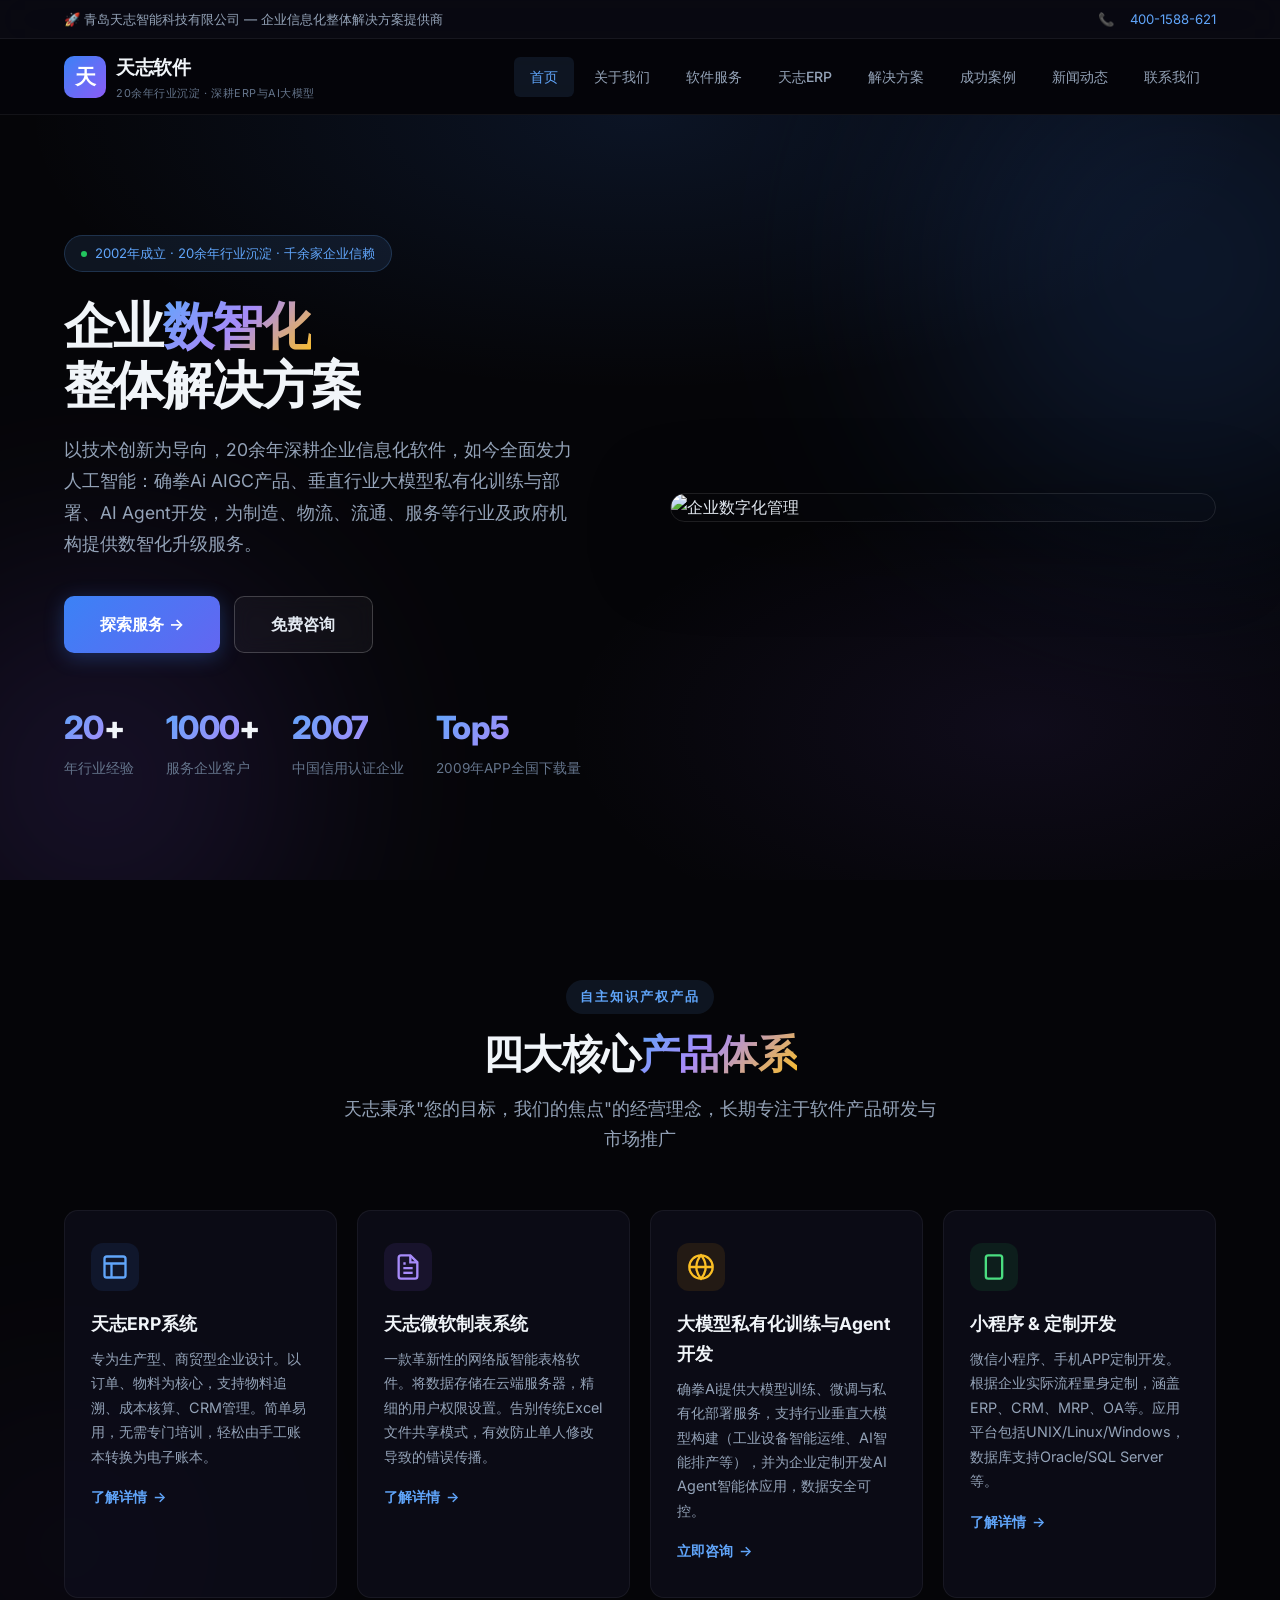
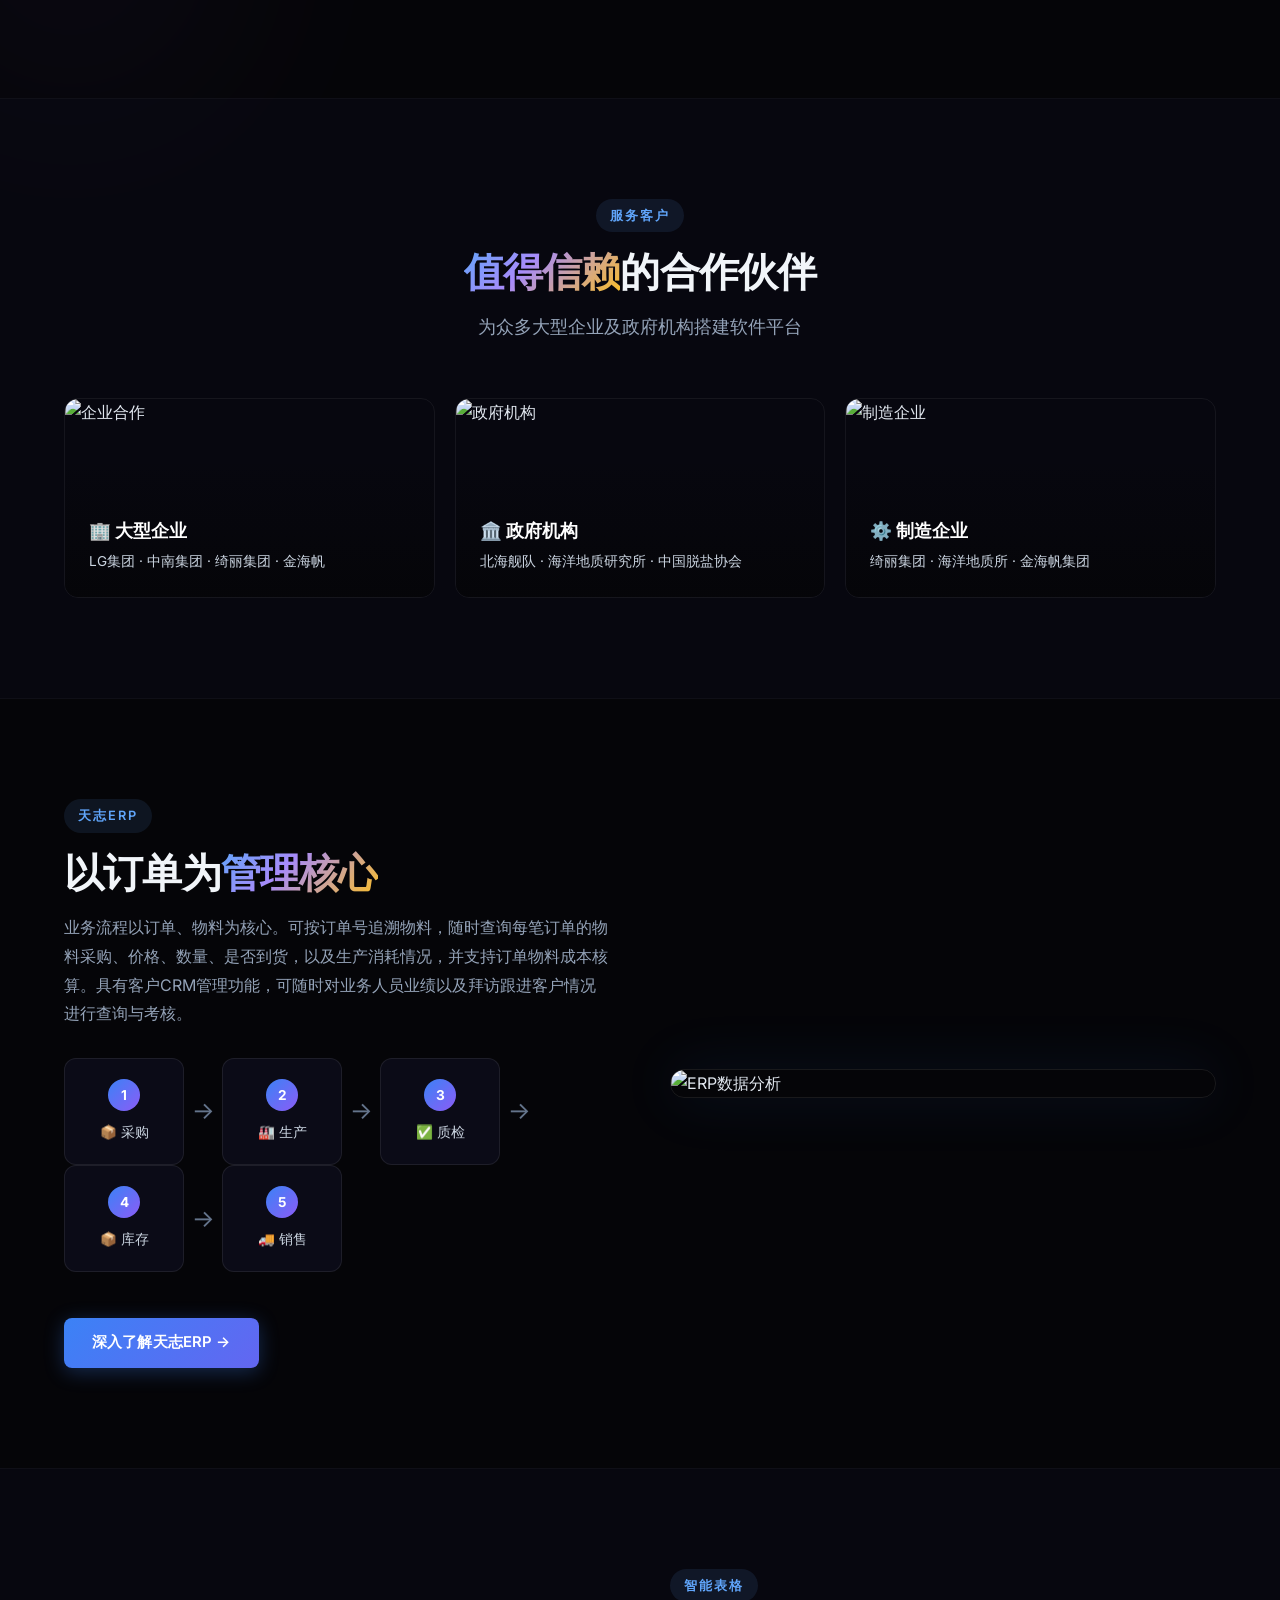
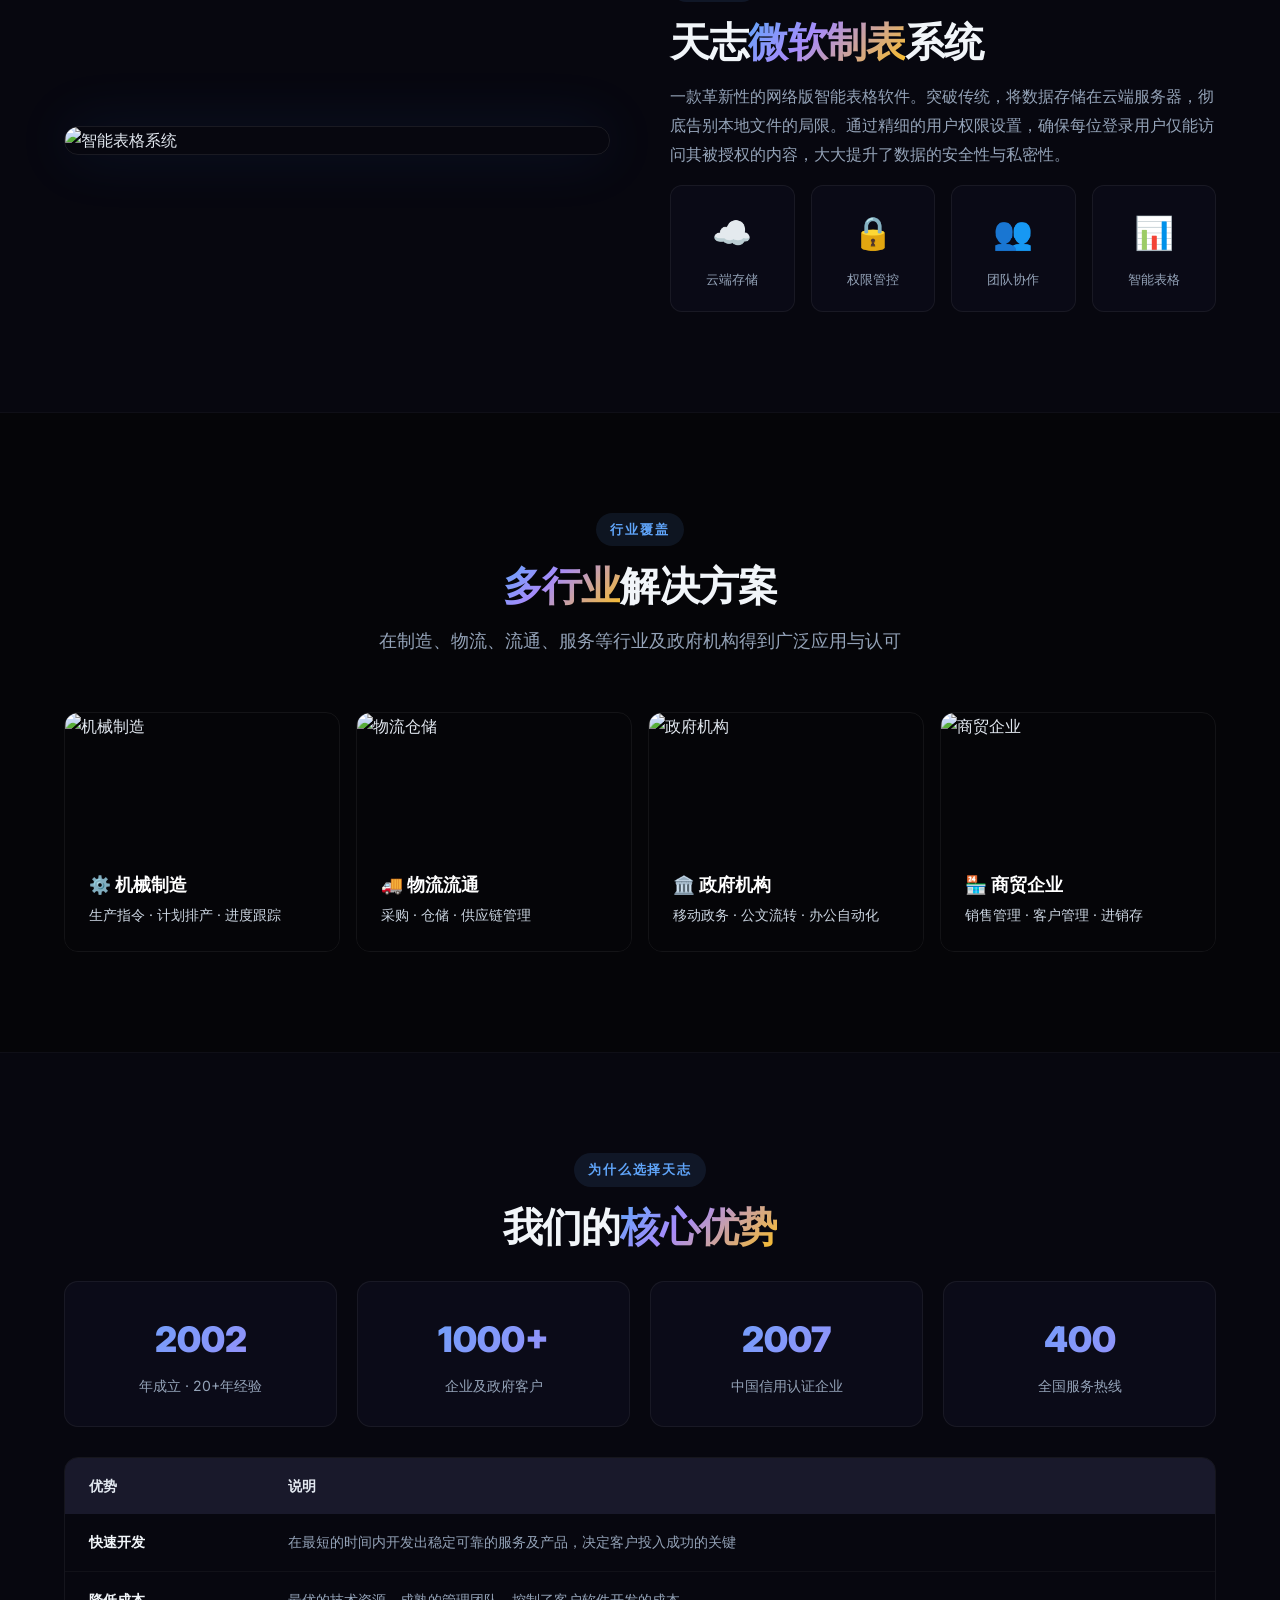
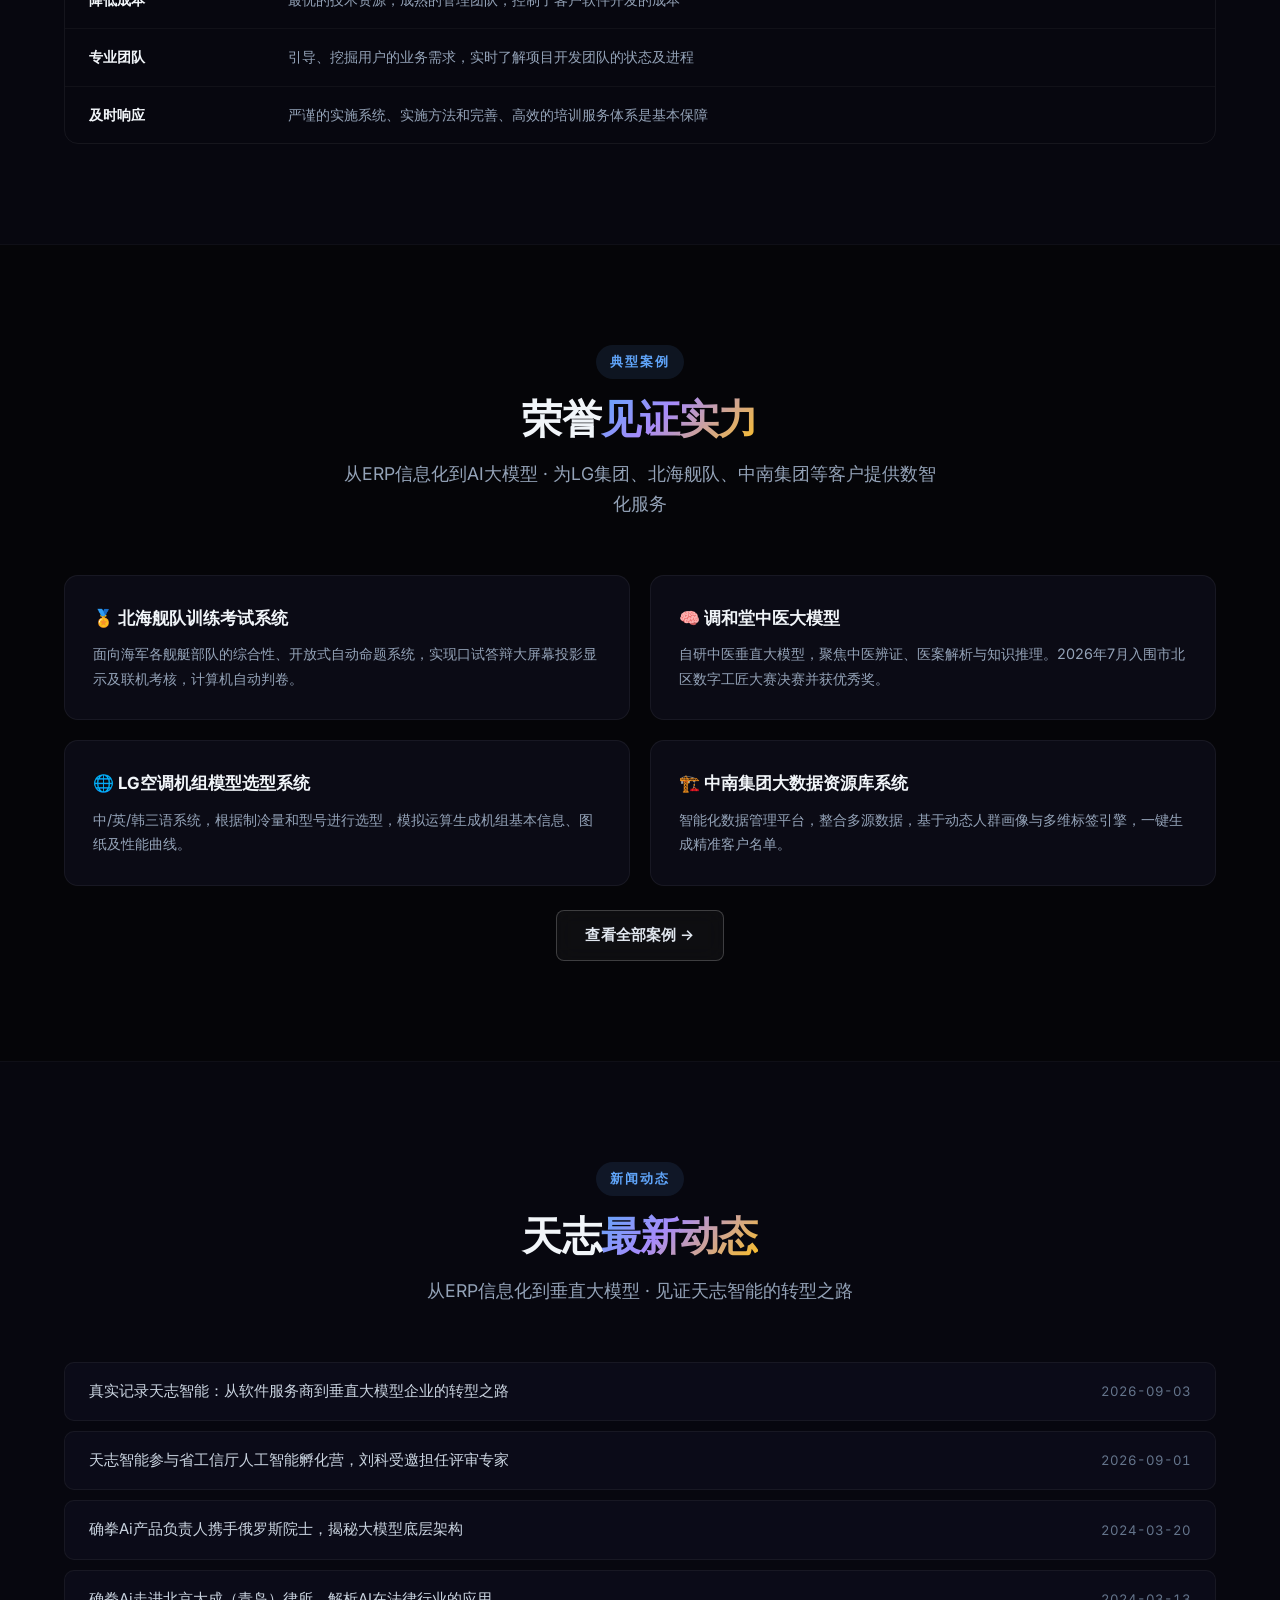
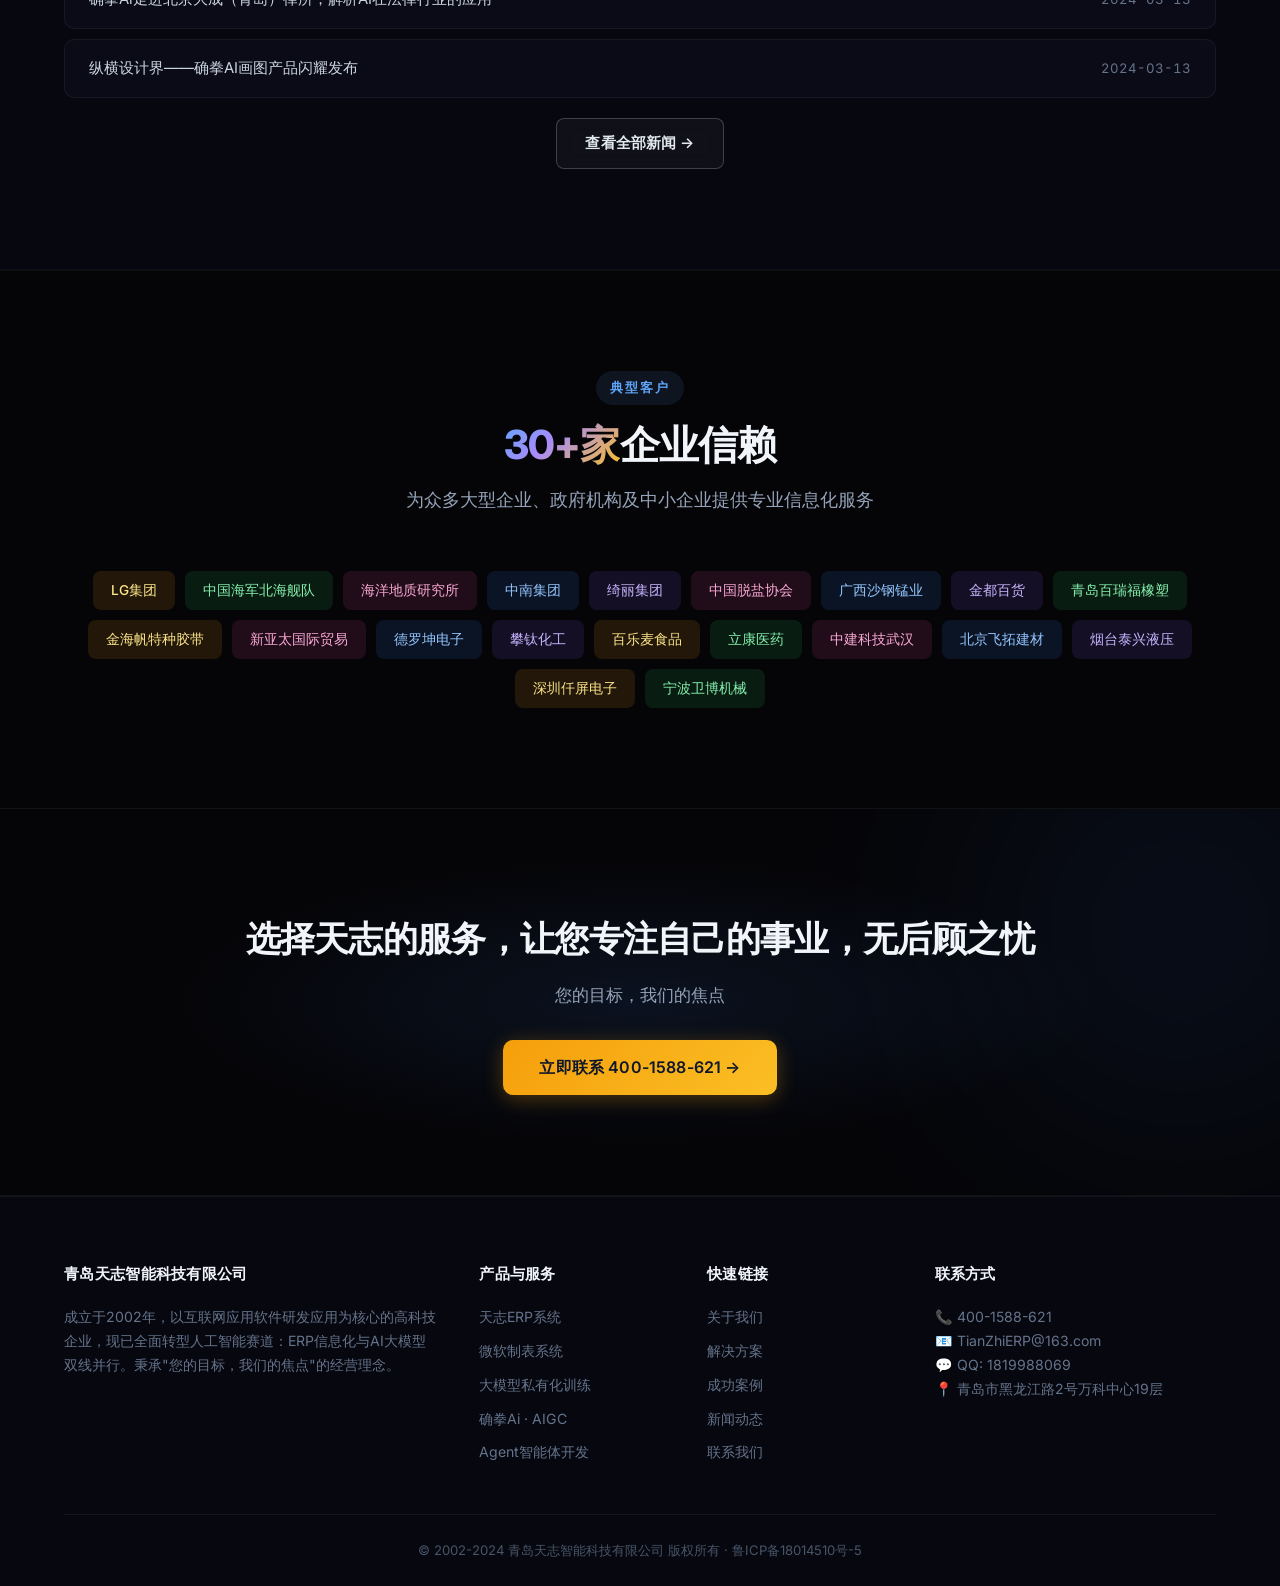
==== index.html @ 3a3dab51 "备份: www.tianzhisoft.com 全站 8 页面 + CSS (2026-09-12 改版前原版)" ====
<!DOCTYPE html>
<html lang="zh-CN">
<head>
<meta charset="UTF-8">
<meta name="viewport" content="width=device-width, initial-scale=1.0">
<meta name="description" content="青岛天志智能科技有限公司—专业ERP系统、小程序开发、APP开发、软件定制。2002年成立，20余年行业经验，服务千余家企业。">
<title>青岛天志软件 — ERP系统 | 小程序 | APP开发 | 软件定制</title>
<link href="https://fonts.googleapis.com/css2?family=Inter:wght@400;500;600;700;800;900&display=swap" rel="stylesheet">
<link rel="stylesheet" href="css/style.css">
</head>
<body>

<div class="top-bar">
  <div class="container">
    <span>🚀 青岛天志智能科技有限公司 — 企业信息化整体解决方案提供商</span>
    <span>📞 <a href="tel:4001588621">400-1588-621</a></span>
  </div>
</div>

<header class="header">
  <div class="container">
    <a href="index.html" class="logo"><div class="logo-icon">天</div><div class="logo-text"><h1>天志软件</h1><span>20余年行业沉淀 · 深耕ERP与AI大模型</span></div></a>
    <div class="menu-toggle"><span></span><span></span><span></span></div>
    <nav class="nav">
      <a href="index.html" class="active">首页</a><a href="about.html">关于我们</a><a href="software.html">软件服务</a><a href="erp.html">天志ERP</a><a href="solutions.html">解决方案</a><a href="cases.html">成功案例</a><a href="news.html">新闻动态</a><a href="contact.html">联系我们</a>
    </nav>
  </div>
</header>

<!-- Hero -->
<section class="hero">
  <div class="glow-orb glow-orb--blue"></div>
  <div class="glow-orb glow-orb--purple"></div>
  <div class="container">
    <div class="hero-content">
      <div class="hero-badge"><span class="dot"></span> 2002年成立 · 20余年行业沉淀 · 千余家企业信赖</div>
      <h2>企业<span class="gradient">数智化</span><br>整体解决方案</h2>
      <p>以技术创新为导向，20余年深耕企业信息化软件，如今全面发力人工智能：确拳Ai AIGC产品、垂直行业大模型私有化训练与部署、AI Agent开发，为制造、物流、流通、服务等行业及政府机构提供数智化升级服务。</p>
      <div class="hero-btns">
        <a href="software.html" class="btn btn-primary btn-lg">探索服务 →</a>
        <a href="contact.html" class="btn btn-outline btn-lg">免费咨询</a>
      </div>
      <div class="hero-stats">
        <div class="hero-stat"><h3><span>20</span>+</h3><p>年行业经验</p></div>
        <div class="hero-stat"><h3><span>1000</span>+</h3><p>服务企业客户</p></div>
        <div class="hero-stat"><h3><span>2007</span></h3><p>中国信用认证企业</p></div>
        <div class="hero-stat"><h3><span>Top5</span></h3><p>2009年APP全国下载量</p></div>
      </div>
    </div>
    <div class="hero-img">
      <img src="https://images.unsplash.com/photo-1504384308090-c894fdcc538d?w=600&h=450&fit=crop&auto=format" alt="企业数字化管理" loading="lazy">
    </div>
  </div>
</section>

<!-- Products & Services -->
<section class="section">
  <div class="glow-orb glow-orb--purple" style="width:300px;height:300px;bottom:0;left:-80px;opacity:0.06;"></div>
  <div class="container">
    <div class="text-center">
      <span class="section-label">自主知识产权产品</span>
      <h2 class="section-title">四大核心<span class="gradient">产品体系</span></h2>
      <p class="section-subtitle">天志秉承"您的目标，我们的焦点"的经营理念，长期专注于软件产品研发与市场推广</p>
    </div>
    <div class="cards">
      <div class="card">
        <div class="card-icon"><svg width="28" height="28" viewBox="0 0 24 24" fill="none" stroke="currentColor" stroke-width="2"><rect x="3" y="3" width="18" height="18" rx="2"/><line x1="3" y1="9" x2="21" y2="9"/><line x1="9" y1="21" x2="9" y2="9"/></svg></div>
        <h3>天志ERP系统</h3>
        <p>专为生产型、商贸型企业设计。以订单、物料为核心，支持物料追溯、成本核算、CRM管理。简单易用，无需专门培训，轻松由手工账本转换为电子账本。</p>
        <a href="erp.html" class="link">了解详情 <span>→</span></a>
      </div>
      <div class="card">
        <div class="card-icon"><svg width="28" height="28" viewBox="0 0 24 24" fill="none" stroke="currentColor" stroke-width="2"><path d="M14 2H6a2 2 0 0 0-2 2v16a2 2 0 0 0 2 2h12a2 2 0 0 0 2-2V8z"/><polyline points="14 2 14 8 20 8"/><line x1="16" y1="13" x2="8" y2="13"/><line x1="16" y1="17" x2="8" y2="17"/><polyline points="10 9 9 9 8 9"/></svg></div>
        <h3>天志微软制表系统</h3>
        <p>一款革新性的网络版智能表格软件。将数据存储在云端服务器，精细的用户权限设置。告别传统Excel文件共享模式，有效防止单人修改导致的错误传播。</p>
        <a href="software.html" class="link">了解详情 <span>→</span></a>
      </div>
      <div class="card">
        <div class="card-icon"><svg width="28" height="28" viewBox="0 0 24 24" fill="none" stroke="currentColor" stroke-width="2"><circle cx="12" cy="12" r="10"/><line x1="2" y1="12" x2="22" y2="12"/><path d="M12 2a15.3 15.3 0 0 1 4 10 15.3 15.3 0 0 1-4 10 15.3 15.3 0 0 1-4-10 15.3 15.3 0 0 1 4-10z"/></svg></div>
        <h3>大模型私有化训练与Agent开发</h3>
        <p>确拳Ai提供大模型训练、微调与私有化部署服务，支持行业垂直大模型构建（工业设备智能运维、AI智能排产等），并为企业定制开发AI Agent智能体应用，数据安全可控。</p>
        <a href="contact.html" class="link">立即咨询 <span>→</span></a>
      </div>
      <div class="card">
        <div class="card-icon"><svg width="28" height="28" viewBox="0 0 24 24" fill="none" stroke="currentColor" stroke-width="2"><rect x="5" y="2" width="14" height="20" rx="2"/><line x1="12" y1="18" x2="12" y2="18.01"/></svg></div>
        <h3>小程序 & 定制开发</h3>
        <p>微信小程序、手机APP定制开发。根据企业实际流程量身定制，涵盖ERP、CRM、MRP、OA等。应用平台包括UNIX/Linux/Windows，数据库支持Oracle/SQL Server等。</p>
        <a href="software.html" class="link">了解详情 <span>→</span></a>
      </div>
    </div>
  </div>
</section>

<!-- Key Clients -->
<section class="section" style="background:rgba(10,10,22,0.5);border-top:1px solid rgba(255,255,255,0.03);border-bottom:1px solid rgba(255,255,255,0.03);">
  <div class="container">
    <div class="text-center">
      <span class="section-label">服务客户</span>
      <h2 class="section-title"><span class="gradient">值得信赖</span>的合作伙伴</h2>
      <p class="section-subtitle">为众多大型企业及政府机构搭建软件平台</p>
    </div>
    <div class="img-grid-3">
      <div class="img-card" style="height:200px;"><img src="https://images.unsplash.com/photo-1486406146926-c627a92ad1ab?w=400&h=250&fit=crop&auto=format" alt="企业合作" loading="lazy"><div class="img-card-overlay"><h4>🏢 大型企业</h4><p>LG集团 · 中南集团 · 绮丽集团 · 金海帆</p></div></div>
      <div class="img-card" style="height:200px;"><img src="https://images.unsplash.com/photo-1544027993-37dbfe43562a?w=400&h=250&fit=crop&auto=format" alt="政府机构" loading="lazy"><div class="img-card-overlay"><h4>🏛️ 政府机构</h4><p>北海舰队 · 海洋地质研究所 · 中国脱盐协会</p></div></div>
      <div class="img-card" style="height:200px;"><img src="https://images.unsplash.com/photo-1600880292203-757bb62b4baf?w=400&h=250&fit=crop&auto=format" alt="制造企业" loading="lazy"><div class="img-card-overlay"><h4>⚙️ 制造企业</h4><p>绮丽集团 · 海洋地质所 · 金海帆集团</p></div></div>
    </div>
  </div>
</section>

<!-- ERP Overview -->
<section class="section">
  <div class="container">
    <div class="split-grid">
      <div>
        <span class="section-label">天志ERP</span>
        <h2 class="section-title">以订单为<span class="gradient">管理核心</span></h2>
        <p style="color:#94a3b8;line-height:1.8;margin-bottom:16px;">业务流程以订单、物料为核心。可按订单号追溯物料，随时查询每笔订单的物料采购、价格、数量、是否到货，以及生产消耗情况，并支持订单物料成本核算。具有客户CRM管理功能，可随时对业务人员业绩以及拜访跟进客户情况进行查询与考核。</p>
        <div class="process-flow" style="justify-content:flex-start;">
          <div class="process-step"><div class="step-num">1</div><div class="step-label">📦 采购</div></div><span class="process-arrow">→</span>
          <div class="process-step"><div class="step-num">2</div><div class="step-label">🏭 生产</div></div><span class="process-arrow">→</span>
          <div class="process-step"><div class="step-num">3</div><div class="step-label">✅ 质检</div></div><span class="process-arrow">→</span>
          <div class="process-step"><div class="step-num">4</div><div class="step-label">📦 库存</div></div><span class="process-arrow">→</span>
          <div class="process-step"><div class="step-num">5</div><div class="step-label">🚚 销售</div></div>
        </div>
        <a href="erp.html" class="btn btn-primary" style="margin-top:16px;">深入了解天志ERP →</a>
      </div>
      <div class="float-img">
        <img src="https://images.unsplash.com/photo-1460925895917-afdab827c52f?w=600&h=400&fit=crop&auto=format" alt="ERP数据分析" loading="lazy">
      </div>
    </div>
  </div>
</section>

<!-- 微软智表 -->
<section class="section" style="background:rgba(10,10,22,0.5);border-top:1px solid rgba(255,255,255,0.03);border-bottom:1px solid rgba(255,255,255,0.03);">
  <div class="container">
    <div class="split-grid reverse">
      <div>
        <span class="section-label">智能表格</span>
        <h2 class="section-title">天志<span class="gradient">微软制表</span>系统</h2>
        <p style="color:#94a3b8;line-height:1.8;margin-bottom:16px;">一款革新性的网络版智能表格软件。突破传统，将数据存储在云端服务器，彻底告别本地文件的局限。通过精细的用户权限设置，确保每位登录用户仅能访问其被授权的内容，大大提升了数据的安全性与私密性。</p>
        <div class="icon-grid" style="margin-top:16px;">
          <div class="icon-grid-item"><div class="ico">☁️</div><div class="lbl">云端存储</div></div>
          <div class="icon-grid-item"><div class="ico">🔒</div><div class="lbl">权限管控</div></div>
          <div class="icon-grid-item"><div class="ico">👥</div><div class="lbl">团队协作</div></div>
          <div class="icon-grid-item"><div class="ico">📊</div><div class="lbl">智能表格</div></div>
        </div>
      </div>
      <div class="float-img">
        <img src="https://images.unsplash.com/photo-1554224155-6726b3ff858f?w=500&h=380&fit=crop&auto=format" alt="智能表格系统" loading="lazy">
      </div>
    </div>
  </div>
</section>

<!-- Four Industry Solutions -->
<section class="section">
  <div class="container">
    <div class="text-center">
      <span class="section-label">行业覆盖</span>
      <h2 class="section-title"><span class="gradient">多行业</span>解决方案</h2>
      <p class="section-subtitle">在制造、物流、流通、服务等行业及政府机构得到广泛应用与认可</p>
    </div>
    <div class="img-grid-4">
      <div class="img-card" style="height:240px;"><img src="https://images.unsplash.com/photo-1537462715879-360eeb61a0ad?w=400&h=300&fit=crop&auto=format" alt="机械制造" loading="lazy"><div class="img-card-overlay"><h4>⚙️ 机械制造</h4><p>生产指令 · 计划排产 · 进度跟踪</p></div></div>
      <div class="img-card" style="height:240px;"><img src="https://images.unsplash.com/photo-1586528116311-ad8dd3c8310d?w=400&h=300&fit=crop&auto=format" alt="物流仓储" loading="lazy"><div class="img-card-overlay"><h4>🚚 物流流通</h4><p>采购 · 仓储 · 供应链管理</p></div></div>
      <div class="img-card" style="height:240px;"><img src="https://images.unsplash.com/photo-1517077304055-6e89abbf09b0?w=400&h=300&fit=crop&auto=format" alt="政府机构" loading="lazy"><div class="img-card-overlay"><h4>🏛️ 政府机构</h4><p>移动政务 · 公文流转 · 办公自动化</p></div></div>
      <div class="img-card" style="height:240px;"><img src="https://images.unsplash.com/photo-1441984904996-e0b6ba687e04?w=400&h=300&fit=crop&auto=format" alt="商贸企业" loading="lazy"><div class="img-card-overlay"><h4>🏪 商贸企业</h4><p>销售管理 · 客户管理 · 进销存</p></div></div>
    </div>
  </div>
</section>

<!-- Advantages -->
<section class="section" style="background:rgba(10,10,22,0.5);border-top:1px solid rgba(255,255,255,0.03);border-bottom:1px solid rgba(255,255,255,0.03);">
  <div class="container">
    <div class="text-center">
      <span class="section-label">为什么选择天志</span>
      <h2 class="section-title">我们的<span class="gradient">核心优势</span></h2>
    </div>
    <div class="stat-banner">
      <div class="stat-banner-item"><div class="num">2002</div><div class="lbl">年成立 · 20+年经验</div></div>
      <div class="stat-banner-item"><div class="num">1000+</div><div class="lbl">企业及政府客户</div></div>
      <div class="stat-banner-item"><div class="num">2007</div><div class="lbl">中国信用认证企业</div></div>
      <div class="stat-banner-item"><div class="num">400</div><div class="lbl">全国服务热线</div></div>
    </div>
    <table class="adv-table" style="margin-top:24px;">
      <thead><tr><th>优势</th><th>说明</th></tr></thead>
      <tbody>
        <tr><td>快速开发</td><td>在最短的时间内开发出稳定可靠的服务及产品，决定客户投入成功的关键</td></tr>
        <tr><td>降低成本</td><td>最优的技术资源，成熟的管理团队，控制了客户软件开发的成本</td></tr>
        <tr><td>专业团队</td><td>引导、挖掘用户的业务需求，实时了解项目开发团队的状态及进程</td></tr>
        <tr><td>及时响应</td><td>严谨的实施系统、实施方法和完善、高效的培训服务体系是基本保障</td></tr>
      </tbody>
    </table>
  </div>
</section>

<!-- Cases Preview -->
<section class="section">
  <div class="container">
    <div class="text-center">
      <span class="section-label">典型案例</span>
      <h2 class="section-title">荣誉<span class="gradient">见证实力</span></h2>
      <p class="section-subtitle">从ERP信息化到AI大模型 · 为LG集团、北海舰队、中南集团等客户提供数智化服务</p>
    </div>
    <div class="case-list">
      <div class="case-card"><h3>🏅 北海舰队训练考试系统</h3><p>面向海军各舰艇部队的综合性、开放式自动命题系统，实现口试答辩大屏幕投影显示及联机考核，计算机自动判卷。</p></div>
      <div class="case-card"><h3>🧠 调和堂中医大模型</h3><p>自研中医垂直大模型，聚焦中医辨证、医案解析与知识推理。2026年7月入围市北区数字工匠大赛决赛并获优秀奖。</p></div>
      <div class="case-card"><h3>🌐 LG空调机组模型选型系统</h3><p>中/英/韩三语系统，根据制冷量和型号进行选型，模拟运算生成机组基本信息、图纸及性能曲线。</p></div>
      <div class="case-card"><h3>🏗️ 中南集团大数据资源库系统</h3><p>智能化数据管理平台，整合多源数据，基于动态人群画像与多维标签引擎，一键生成精准客户名单。</p></div>
    </div>
    <div class="text-center" style="margin-top:24px;">
      <a href="cases.html" class="btn btn-outline">查看全部案例 →</a>
    </div>
  </div>
</section>

<!-- 新闻动态 -->
<section class="section" style="background:rgba(10,10,22,0.5);border-top:1px solid rgba(255,255,255,0.03);border-bottom:1px solid rgba(255,255,255,0.03);">
  <div class="container">
    <div class="text-center">
      <span class="section-label">新闻动态</span>
      <h2 class="section-title">天志<span class="gradient">最新动态</span></h2>
      <p class="section-subtitle">从ERP信息化到垂直大模型 · 见证天志智能的转型之路</p>
    </div>
    <div class="news-list">
      <div class="news-item"><a href="https://it.sohu.com/a/1071142036_121908860" target="_blank" rel="noopener">真实记录天志智能：从软件服务商到垂直大模型企业的转型之路</a><span class="date">2026-09-03</span></div>
      <div class="news-item"><a href="https://it.sohu.com/a/1070553391_121908860" target="_blank" rel="noopener">天志智能参与省工信厅人工智能孵化营，刘科受邀担任评审专家</a><span class="date">2026-09-01</span></div>
      <div class="news-item"><a href="https://it.sohu.com/a/765461728_121908860" target="_blank" rel="noopener">确拳Ai产品负责人携手俄罗斯院士，揭秘大模型底层架构</a><span class="date">2024-03-20</span></div>
      <div class="news-item"><a href="https://www.sohu.com/a/763743391_121908860" target="_blank" rel="noopener">确拳Ai走进北京大成（青岛）律所，解析AI在法律行业的应用</a><span class="date">2024-03-13</span></div>
      <div class="news-item"><a href="https://www.sohu.com/a/763742229_121908860" target="_blank" rel="noopener">纵横设计界——确拳AI画图产品闪耀发布</a><span class="date">2024-03-13</span></div>
    </div>
    <div class="text-center" style="margin-top:20px;">
      <a href="news.html" class="btn btn-outline">查看全部新闻 →</a>
    </div>
  </div>
</section>

<!-- 典型客户 -->
<section class="section" style="border-top:1px solid rgba(255,255,255,0.03);">
  <div class="container">
    <div class="text-center">
      <span class="section-label">典型客户</span>
      <h2 class="section-title"><span class="gradient">30+家</span>企业信赖</h2>
      <p class="section-subtitle">为众多大型企业、政府机构及中小企业提供专业信息化服务</p>
    </div>
    <div style="display:flex;flex-wrap:wrap;justify-content:center;gap:10px;margin-top:16px;">
      <span style="background:rgba(245,158,11,0.12);color:#fde68a;padding:8px 18px;border-radius:8px;font-size:0.85rem;font-weight:500;">LG集团</span>
      <span style="background:rgba(34,197,94,0.12);color:#86efac;padding:8px 18px;border-radius:8px;font-size:0.85rem;font-weight:500;">中国海军北海舰队</span>
      <span style="background:rgba(236,72,153,0.12);color:#f9a8d4;padding:8px 18px;border-radius:8px;font-size:0.85rem;font-weight:500;">海洋地质研究所</span>
      <span style="background:rgba(59,130,246,0.12);color:#93c5fd;padding:8px 18px;border-radius:8px;font-size:0.85rem;font-weight:500;">中南集团</span>
      <span style="background:rgba(139,92,246,0.12);color:#c4b5fd;padding:8px 18px;border-radius:8px;font-size:0.85rem;font-weight:500;">绮丽集团</span>
      <span style="background:rgba(236,72,153,0.12);color:#f9a8d4;padding:8px 18px;border-radius:8px;font-size:0.85rem;font-weight:500;">中国脱盐协会</span>
      <span style="background:rgba(59,130,246,0.12);color:#93c5fd;padding:8px 18px;border-radius:8px;font-size:0.85rem;font-weight:500;">广西沙钢锰业</span>
      <span style="background:rgba(139,92,246,0.12);color:#c4b5fd;padding:8px 18px;border-radius:8px;font-size:0.85rem;font-weight:500;">金都百货</span>
      <span style="background:rgba(34,197,94,0.12);color:#86efac;padding:8px 18px;border-radius:8px;font-size:0.85rem;font-weight:500;">青岛百瑞福橡塑</span>
      <span style="background:rgba(245,158,11,0.12);color:#fde68a;padding:8px 18px;border-radius:8px;font-size:0.85rem;font-weight:500;">金海帆特种胶带</span>
      <span style="background:rgba(236,72,153,0.12);color:#f9a8d4;padding:8px 18px;border-radius:8px;font-size:0.85rem;font-weight:500;">新亚太国际贸易</span>
      <span style="background:rgba(59,130,246,0.12);color:#93c5fd;padding:8px 18px;border-radius:8px;font-size:0.85rem;font-weight:500;">德罗坤电子</span>
      <span style="background:rgba(139,92,246,0.12);color:#c4b5fd;padding:8px 18px;border-radius:8px;font-size:0.85rem;font-weight:500;">攀钛化工</span>
      <span style="background:rgba(245,158,11,0.12);color:#fde68a;padding:8px 18px;border-radius:8px;font-size:0.85rem;font-weight:500;">百乐麦食品</span>
      <span style="background:rgba(34,197,94,0.12);color:#86efac;padding:8px 18px;border-radius:8px;font-size:0.85rem;font-weight:500;">立康医药</span>
      <span style="background:rgba(236,72,153,0.12);color:#f9a8d4;padding:8px 18px;border-radius:8px;font-size:0.85rem;font-weight:500;">中建科技武汉</span>
      <span style="background:rgba(59,130,246,0.12);color:#93c5fd;padding:8px 18px;border-radius:8px;font-size:0.85rem;font-weight:500;">北京飞拓建材</span>
      <span style="background:rgba(139,92,246,0.12);color:#c4b5fd;padding:8px 18px;border-radius:8px;font-size:0.85rem;font-weight:500;">烟台泰兴液压</span>
      <span style="background:rgba(245,158,11,0.12);color:#fde68a;padding:8px 18px;border-radius:8px;font-size:0.85rem;font-weight:500;">深圳仟屏电子</span>
      <span style="background:rgba(34,197,94,0.12);color:#86efac;padding:8px 18px;border-radius:8px;font-size:0.85rem;font-weight:500;">宁波卫博机械</span>
    </div>
  </div>
</section>

<!-- CTA -->
<section class="cta-section">
  <div class="glow-orb glow-orb--blue" style="width:400px;height:400px;top:-80px;right:-100px;opacity:0.08;"></div>
  <div class="container" style="position:relative;z-index:1;">
    <h2>选择天志的服务，<span class="gradient">让您专注自己的事业</span>，无后顾之忧</h2>
    <p>您的目标，我们的焦点</p>
    <a href="contact.html" class="btn btn-gold btn-lg">立即联系 400-1588-621 →</a>
  </div>
</section>

<footer class="footer">
  <div class="container">
    <div class="footer-grid">
      <div><h4>青岛天志智能科技有限公司</h4><p>成立于2002年，以互联网应用软件研发应用为核心的高科技企业，现已全面转型人工智能赛道：ERP信息化与AI大模型双线并行。秉承"您的目标，我们的焦点"的经营理念。</p></div>
      <div><h4>产品与服务</h4><a href="erp.html">天志ERP系统</a><a href="software.html">微软制表系统</a><a href="contact.html">大模型私有化训练</a><a href="software.html">确拳Ai · AIGC</a><a href="software.html">Agent智能体开发</a></div>
      <div><h4>快速链接</h4><a href="about.html">关于我们</a><a href="solutions.html">解决方案</a><a href="cases.html">成功案例</a><a href="news.html">新闻动态</a><a href="contact.html">联系我们</a></div>
      <div><h4>联系方式</h4><p>📞 400-1588-621</p><p>📧 TianZhiERP@163.com</p><p>💬 QQ: 1819988069</p><p>📍 青岛市黑龙江路2号万科中心19层</p></div>
    </div>
    <div class="footer-bottom">© 2002-2024 青岛天志智能科技有限公司 版权所有 · 鲁ICP备18014510号-5</div>
  </div>
</footer>

<div class="back-top">↑</div>
<script src="js/main.js"></script>
</body>
</html>
---- css/style.css ----
/* ============================================================
   青岛天志软件 — 企业官网样式表
   设计参考: 现代SaaS风格，暗色主题 + 渐变点缀
   ============================================================ */

/* --- Reset & Base --- */
*, *::before, *::after { margin:0; padding:0; box-sizing:border-box; }
html { scroll-behavior:smooth; font-size:16px; }
body {
  font-family: "Inter", "Microsoft YaHei", "PingFang SC", "Hiragino Sans GB", -apple-system, BlinkMacSystemFont, "Segoe UI", sans-serif;
  color: #e2e8f0;
  background: #050508;
  line-height: 1.7;
  overflow-x: hidden;
}

a { text-decoration:none; color:inherit; }
ul, ol { list-style:none; }
img { max-width:100%; height:auto; display:block; }

/* --- Scrollbar --- */
::-webkit-scrollbar { width:6px; }
::-webkit-scrollbar-track { background:#0a0a14; }
::-webkit-scrollbar-thumb { background:#2a2a4a; border-radius:3px; }
::-webkit-scrollbar-thumb:hover { background:#3a3a5a; }

/* --- Utility --- */
.container { max-width:1200px; margin:0 auto; padding:0 24px; }
.section { padding:100px 0; position:relative; }
.section-label {
  display:inline-block; font-size:0.8rem; font-weight:600; letter-spacing:0.15em;
  text-transform:uppercase; color:#60a5fa; margin-bottom:16px;
  background:rgba(96,165,250,0.1); padding:6px 14px; border-radius:20px;
}
.section-title {
  font-size:2.5rem; font-weight:800; color:#f1f5f9; margin-bottom:16px;
  letter-spacing:-0.02em; line-height:1.2;
}
.section-title .gradient {
  background:linear-gradient(135deg, #60a5fa 0%, #a78bfa 40%, #fbbf24 100%);
  -webkit-background-clip:text; -webkit-text-fill-color:transparent;
  background-clip:text;
}
.section-subtitle {
  color:#94a3b8; font-size:1.1rem; margin-bottom:56px; max-width:600px;
}
.text-center { text-align:center; }
.text-center .section-subtitle { margin-left:auto; margin-right:auto; }

/* --- Glow Orbs (Background ambient) --- */
.glow-orb {
  position:absolute; border-radius:50%; filter:blur(120px); opacity:0.15;
  pointer-events:none; z-index:0;
}
.glow-orb--blue { background:#3b82f6; width:500px; height:500px; top:-100px; right:-150px; }
.glow-orb--purple { background:#8b5cf6; width:400px; height:400px; bottom:-100px; left:-100px; }
.glow-orb--gold { background:#f59e0b; width:300px; height:300px; top:50%; left:50%; transform:translate(-50%,-50%); }

/* --- Buttons --- */
.btn {
  display:inline-flex; align-items:center; gap:8px; padding:12px 28px; border-radius:8px;
  font-size:0.93rem; font-weight:600; cursor:pointer; transition:all .3s; border:none;
  letter-spacing:0.01em; position:relative; overflow:hidden;
}
.btn-primary {
  background:linear-gradient(135deg, #3b82f6, #6366f1);
  color:#fff; box-shadow:0 4px 20px rgba(59,130,246,0.3);
}
.btn-primary:hover { transform:translateY(-2px); box-shadow:0 8px 30px rgba(59,130,246,0.45); }
.btn-outline {
  border:1px solid rgba(255,255,255,0.2); color:#e2e8f0; background:rgba(255,255,255,0.04);
  backdrop-filter:blur(10px);
}
.btn-outline:hover { border-color:rgba(255,255,255,0.4); background:rgba(255,255,255,0.08); }
.btn-gold {
  background:linear-gradient(135deg, #f59e0b, #fbbf24); color:#0f172a;
  box-shadow:0 4px 20px rgba(245,158,11,0.3);
}
.btn-gold:hover { transform:translateY(-2px); box-shadow:0 8px 30px rgba(245,158,11,0.45); }
.btn-lg { padding:14px 36px; font-size:1rem; border-radius:10px; }

/* --- Top Bar --- */
.top-bar {
  background:rgba(10,10,20,0.8); border-bottom:1px solid rgba(255,255,255,0.06);
  font-size:0.82rem; padding:8px 0; backdrop-filter:blur(20px);
}
.top-bar .container { display:flex; justify-content:space-between; align-items:center; }
.top-bar span { color:#94a3b8; }
.top-bar a { color:#60a5fa; margin-left:12px; }
.top-bar a:hover { color:#93c5fd; }

/* --- Header --- */
.header {
  background:rgba(5,5,10,0.85); border-bottom:1px solid rgba(255,255,255,0.06);
  position:sticky; top:0; z-index:100; backdrop-filter:blur(20px);
}
.header .container { display:flex; align-items:center; justify-content:space-between; padding-top:12px; padding-bottom:12px; }
.logo { display:flex; align-items:center; gap:10px; }
.logo-icon {
  width:42px; height:42px; background:linear-gradient(135deg, #3b82f6, #8b5cf6);
  border-radius:10px; display:flex; align-items:center; justify-content:center;
  color:#fff; font-size:1.3rem; font-weight:900;
}
.logo-text h1 { font-size:1.2rem; color:#f1f5f9; font-weight:700; letter-spacing:-0.02em; }
.logo-text span { font-size:0.68rem; color:#64748b; display:block; letter-spacing:0.05em; white-space:nowrap; }

.nav { display:flex; gap:4px; }
.nav a {
  display:block; padding:8px 16px; color:#94a3b8; font-size:0.88rem;
  font-weight:500; border-radius:6px; transition:all .25s;
}
.nav a:hover { color:#e2e8f0; background:rgba(255,255,255,0.05); }
.nav a.active { color:#60a5fa; background:rgba(96,165,250,0.1); }

.menu-toggle {
  display:none; flex-direction:column; gap:5px; cursor:pointer; padding:8px;
}
.menu-toggle span {
  display:block; width:24px; height:2px; background:#94a3b8; border-radius:2px; transition:.3s;
}

/* --- Hero --- */
.hero {
  padding:120px 0 100px; position:relative; overflow:hidden;
  background:radial-gradient(ellipse 80% 60% at 50% 0%, rgba(59,130,246,0.12) 0%, transparent 60%),
             radial-gradient(ellipse 60% 50% at 80% 80%, rgba(139,92,246,0.08) 0%, transparent 60%);
}
.hero .container { position:relative; z-index:1; display:grid; grid-template-columns:1fr 1fr; gap:60px; align-items:center; }
.hero-content { }
.hero-badge {
  display:inline-flex; align-items:center; gap:8px; background:rgba(96,165,250,0.1);
  border:1px solid rgba(96,165,250,0.2); padding:6px 16px; border-radius:20px;
  font-size:0.82rem; color:#60a5fa; margin-bottom:24px;
}
.hero-badge .dot { width:6px; height:6px; background:#22c55e; border-radius:50%; animation:pulse 2s infinite; }
@keyframes pulse { 0%,100%{opacity:1} 50%{opacity:0.3} }
.hero h2 { font-size:3.2rem; font-weight:800; color:#f1f5f9; line-height:1.15; letter-spacing:-0.03em; margin-bottom:20px; }
.hero h2 .gradient {
  background:linear-gradient(135deg, #60a5fa 0%, #a78bfa 50%, #fbbf24 100%);
  -webkit-background-clip:text; -webkit-text-fill-color:transparent;
  background-clip:text;
}
.hero p { font-size:1.1rem; color:#94a3b8; margin-bottom:36px; line-height:1.8; max-width:520px; }
.hero-btns { display:flex; gap:14px; flex-wrap:wrap; }
.hero-stats { display:flex; gap:32px; margin-top:48px; }
.hero-stat { }
.hero-stat h3 { font-size:2rem; color:#f1f5f9; font-weight:800; letter-spacing:-0.02em; }
.hero-stat h3 span { background:linear-gradient(135deg, #60a5fa, #a78bfa); -webkit-background-clip:text; -webkit-text-fill-color:transparent; background-clip:text; }
.hero-stat p { color:#64748b; font-size:0.85rem; margin:0; }

/* Hero Visual (right side) */
.hero-visual {
  position:relative;
}
.hero-card {
  background:rgba(15,15,30,0.8); border:1px solid rgba(255,255,255,0.08); border-radius:16px;
  padding:28px; backdrop-filter:blur(20px); position:relative; z-index:2;
}
.hero-card .metric-row { display:flex; gap:20px; margin-bottom:20px; }
.hero-card .metric {
  flex:1; background:rgba(255,255,255,0.03); border-radius:10px; padding:16px;
  border:1px solid rgba(255,255,255,0.05);
}
.hero-card .metric .value { font-size:1.5rem; font-weight:800; color:#f1f5f9; }
.hero-card .metric .label { font-size:0.75rem; color:#64748b; margin-top:4px; }
.hero-card .progress-bar {
  height:4px; background:rgba(255,255,255,0.06); border-radius:2px; margin-top:16px; overflow:hidden;
}
.hero-card .progress-bar .fill {
  height:100%; background:linear-gradient(90deg, #3b82f6, #8b5cf6); border-radius:2px;
  width:78%; animation:fillBar 2s ease-out;
}
@keyframes fillBar { from{width:0} to{width:78%} }

/* --- Cards --- */
.cards { display:grid; grid-template-columns:repeat(auto-fit, minmax(270px,1fr)); gap:20px; }
.card {
  background:rgba(15,15,30,0.6); border:1px solid rgba(255,255,255,0.06);
  border-radius:14px; padding:32px 26px; transition:all .35s;
  position:relative; overflow:hidden;
}
.card::before {
  content:''; position:absolute; top:0; left:0; right:0; height:1px;
  background:linear-gradient(90deg, transparent, rgba(96,165,250,0.4), transparent);
  opacity:0; transition:opacity .35s;
}
.card:hover { transform:translateY(-4px); border-color:rgba(255,255,255,0.12); box-shadow:0 20px 60px rgba(0,0,0,0.4); }
.card:hover::before { opacity:1; }
.card-icon {
  width:48px; height:48px; border-radius:12px; display:flex; align-items:center;
  justify-content:center; margin-bottom:18px; font-size:1.3rem;
  background:rgba(59,130,246,0.1); color:#60a5fa;
}
.card:nth-child(2) .card-icon { background:rgba(139,92,246,0.1); color:#a78bfa; }
.card:nth-child(3) .card-icon { background:rgba(245,158,11,0.1); color:#fbbf24; }
.card:nth-child(4) .card-icon { background:rgba(34,197,94,0.1); color:#4ade80; }
.card h3 { font-size:1.1rem; color:#f1f5f9; margin-bottom:8px; font-weight:700; }
.card p { color:#94a3b8; font-size:0.9rem; line-height:1.7; margin-bottom:14px; }
.card .link { color:#60a5fa; font-size:0.88rem; font-weight:600; display:inline-flex; align-items:center; gap:6px; transition:gap .3s; }
.card .link:hover { gap:10px; }

/* --- ERP Modules --- */
.erp-modules { display:grid; grid-template-columns:repeat(4,1fr); gap:16px; }
.erp-module {
  background:rgba(15,15,30,0.6); border:1px solid rgba(255,255,255,0.05);
  border-radius:12px; padding:24px 16px; text-align:center; transition:.3s;
}
.erp-module:hover { border-color:rgba(96,165,250,0.3); background:rgba(30,30,50,0.6); transform:translateY(-2px); }
.erp-module .num { font-size:1.6rem; font-weight:900; background:linear-gradient(135deg, #60a5fa, #a78bfa); -webkit-background-clip:text; -webkit-text-fill-color:transparent; background-clip:text; margin-bottom:6px; }
.erp-module h4 { font-size:0.88rem; color:#cbd5e1; font-weight:500; }

/* --- Advantage Table --- */
.adv-table { width:100%; border-collapse:separate; border-spacing:0; border-radius:14px; overflow:hidden; border:1px solid rgba(255,255,255,0.06); }
.adv-table th { background:rgba(30,30,50,0.8); color:#e2e8f0; padding:16px 24px; text-align:left; font-weight:600; font-size:0.9rem; }
.adv-table td { padding:16px 24px; border-bottom:1px solid rgba(255,255,255,0.04); color:#94a3b8; font-size:0.9rem; }
.adv-table tr:last-child td { border-bottom:none; }
.adv-table tr:hover td { background:rgba(255,255,255,0.02); }
.adv-table td:first-child { color:#f1f5f9; font-weight:600; }

/* --- Clients --- */
.clients-bar {
  background:rgba(15,15,30,0.6); border-top:1px solid rgba(255,255,255,0.05);
  border-bottom:1px solid rgba(255,255,255,0.05); padding:30px 0;
}
.clients-bar .container { display:flex; justify-content:center; align-items:center; gap:10px; flex-wrap:wrap; }
.clients-bar span { color:#64748b; font-size:0.88rem; }
.clients-bar strong { color:#cbd5e1; font-weight:500; }

/* --- Cases --- */
.case-list { display:grid; grid-template-columns:1fr 1fr; gap:20px; }
.case-card {
  background:rgba(15,15,30,0.6); border:1px solid rgba(255,255,255,0.06);
  border-radius:14px; padding:28px; transition:.35s; position:relative; overflow:hidden;
}
.case-card::after {
  content:''; position:absolute; left:0; top:0; bottom:0; width:3px;
  background:linear-gradient(180deg, #60a5fa, #a78bfa); border-radius:0 2px 2px 0;
  opacity:0; transition:opacity .35s;
}
.case-card:hover { border-color:rgba(255,255,255,0.12); box-shadow:0 20px 60px rgba(0,0,0,0.4); transform:translateY(-2px); }
.case-card:hover::after { opacity:1; }
.case-card h3 { color:#f1f5f9; font-size:1.05rem; margin-bottom:10px; font-weight:700; }
.case-card p { color:#94a3b8; font-size:0.9rem; line-height:1.7; }
.case-card .highlight { color:#60a5fa; font-weight:700; }

/* --- News --- */
.news-list { display:flex; flex-direction:column; gap:10px; }
.news-item {
  background:rgba(15,15,30,0.6); border:1px solid rgba(255,255,255,0.05);
  padding:16px 24px; border-radius:10px; display:flex;
  justify-content:space-between; align-items:center; transition:.3s;
}
.news-item:hover { border-color:rgba(255,255,255,0.1); background:rgba(25,25,40,0.6); }
.news-item .date { color:#64748b; font-size:0.82rem; white-space:nowrap; margin-left:16px; font-variant-numeric:tabular-nums; }
.news-item a { color:#cbd5e1; font-size:0.93rem; }
.news-item a:hover { color:#60a5fa; }

/* --- Page Banner --- */
.page-banner {
  padding:80px 0; text-align:center; position:relative; overflow:hidden;
  background:radial-gradient(ellipse 60% 60% at 50% 50%, rgba(59,130,246,0.1) 0%, transparent 70%);
}
.page-banner::before {
  content:''; position:absolute; top:50%; left:50%; transform:translate(-50%,-50%);
  width:600px; height:1px; background:linear-gradient(90deg, transparent, rgba(255,255,255,0.1), transparent);
}
.page-banner h2 { font-size:2.5rem; font-weight:800; color:#f1f5f9; letter-spacing:-0.02em; margin-bottom:8px; }
.page-banner p { color:#64748b; font-size:1rem; }

/* --- Content (generic) --- */
.content { max-width:900px; margin:0 auto; padding:60px 24px; }
.content h2 { color:#f1f5f9; font-size:1.5rem; margin:40px 0 18px; font-weight:700; letter-spacing:-0.01em; padding-bottom:10px; border-bottom:1px solid rgba(255,255,255,0.06); }
.content h3 { color:#e2e8f0; font-size:1.1rem; margin:24px 0 10px; font-weight:600; }
.content h4 { color:#cbd5e1; font-size:0.98rem; margin:16px 0 8px; }
.content p { color:#94a3b8; margin-bottom:14px; line-height:1.85; }
.content ul, .content ol { margin:10px 0 20px 20px; }
.content ul li, .content ol li { color:#94a3b8; margin-bottom:8px; line-height:1.7; }
.content ul li { position:relative; padding-left:18px; }
.content ul li::before { content:''; position:absolute; left:0; top:9px; width:5px; height:5px; background:#60a5fa; border-radius:50%; }
.content strong { color:#e2e8f0; }
.content blockquote {
  background:rgba(15,15,30,0.6); border-left:3px solid #8b5cf6; padding:16px 20px;
  margin:20px 0; color:#94a3b8; border-radius:0 8px 8px 0; font-style:italic;
}
.content hr { border:none; border-top:1px solid rgba(255,255,255,0.06); margin:40px 0; }

/* --- Contact --- */
.contact-grid { display:grid; grid-template-columns:1fr 1fr; gap:40px; align-items:start; }
.contact-info { }
.contact-info h3 { color:#f1f5f9; font-size:1.2rem; margin-bottom:20px; font-weight:700; }
.contact-item { display:flex; align-items:flex-start; gap:14px; margin-bottom:22px; }
.contact-item .icon {
  font-size:1.2rem; flex-shrink:0; margin-top:2px;
  width:40px; height:40px; border-radius:10px; display:flex; align-items:center;
  justify-content:center; background:rgba(96,165,250,0.1); color:#60a5fa;
}
.contact-item:nth-child(2) .icon { background:rgba(139,92,246,0.1); color:#a78bfa; }
.contact-item:nth-child(3) .icon { background:rgba(245,158,11,0.1); color:#fbbf24; }
.contact-item:nth-child(4) .icon { background:rgba(34,197,94,0.1); color:#4ade80; }
.contact-item:nth-child(5) .icon { background:rgba(236,72,153,0.1); color:#f472b6; }
.contact-item .text strong { display:block; color:#e2e8f0; font-size:0.88rem; font-weight:600; }
.contact-item .text span { color:#94a3b8; font-size:0.9rem; }
.contact-info-cta {
  margin-top:30px; padding:24px; border-radius:12px;
  background:rgba(15,15,30,0.6); border:1px solid rgba(255,255,255,0.06);
}
.contact-info-cta p:first-child { color:#f1f5f9; font-weight:700; margin-bottom:8px; }
.contact-info-cta p:last-child { color:#94a3b8; font-size:0.9rem; }

.contact-form {
  background:rgba(15,15,30,0.6); border:1px solid rgba(255,255,255,0.06);
  border-radius:16px; padding:32px;
}
.contact-form h3 { color:#f1f5f9; margin-bottom:24px; font-size:1.15rem; font-weight:700; }
.form-group { margin-bottom:18px; }
.form-group label { display:block; color:#94a3b8; font-size:0.85rem; margin-bottom:6px; font-weight:500; }
.form-group input, .form-group textarea {
  width:100%; padding:12px 16px; background:rgba(10,10,20,0.6);
  border:1px solid rgba(255,255,255,0.08); border-radius:8px;
  font-size:0.93rem; color:#e2e8f0; transition:.3s; font-family:inherit;
}
.form-group input::placeholder, .form-group textarea::placeholder { color:#475569; }
.form-group input:focus, .form-group textarea:focus {
  outline:none; border-color:#60a5fa; box-shadow:0 0 0 3px rgba(96,165,250,0.1);
}
.form-group textarea { height:130px; resize:vertical; }

/* --- CTA Section --- */
.cta-section {
  text-align:center; padding:100px 0; position:relative; overflow:hidden;
  background:radial-gradient(ellipse 60% 60% at 50% 50%, rgba(59,130,246,0.1) 0%, transparent 60%);
  border-top:1px solid rgba(255,255,255,0.05); border-bottom:1px solid rgba(255,255,255,0.05);
}
.cta-section h2 { font-size:2.2rem; font-weight:800; color:#f1f5f9; letter-spacing:-0.02em; margin-bottom:12px; }
.cta-section p { color:#94a3b8; font-size:1.05rem; margin-bottom:30px; }

/* --- Footer --- */
.footer {
  background:rgba(8,8,16,0.9); border-top:1px solid rgba(255,255,255,0.05);
  padding:64px 0 24px;
}
.footer-grid { display:grid; grid-template-columns:2fr 1fr 1fr 1.5fr; gap:40px; margin-bottom:40px; }
.footer h4 { color:#f1f5f9; font-size:0.95rem; margin-bottom:18px; font-weight:700; letter-spacing:0.02em; }
.footer p, .footer a { color:#64748b; font-size:0.88rem; }
.footer a { display:block; margin-bottom:10px; transition:color .2s; }
.footer a:hover { color:#e2e8f0; }
.footer-bottom {
  border-top:1px solid rgba(255,255,255,0.06); padding-top:24px;
  text-align:center; font-size:0.82rem; color:#475569;
}

/* --- Back to Top --- */
.back-top {
  position:fixed; bottom:28px; right:28px; width:44px; height:44px;
  background:rgba(30,30,50,0.8); border:1px solid rgba(255,255,255,0.1);
  color:#94a3b8; border-radius:12px; display:flex;
  align-items:center; justify-content:center; cursor:pointer;
  font-size:1.1rem; backdrop-filter:blur(10px);
  opacity:0; visibility:hidden; transition:.3s; z-index:200;
}
.back-top.show { opacity:1; visibility:visible; }
.back-top:hover { color:#f1f5f9; border-color:rgba(255,255,255,0.2); }

/* --- FAQ --- */
.faq-item {
  background:rgba(15,15,30,0.6); border:1px solid rgba(255,255,255,0.06);
  border-radius:12px; margin-bottom:12px; overflow:hidden; transition:.3s;
}
.faq-item:hover { border-color:rgba(255,255,255,0.1); }
.faq-q {
  padding:18px 24px; cursor:pointer; display:flex; justify-content:space-between;
  align-items:center; font-weight:600; color:#e2e8f0; font-size:0.95rem;
}
.faq-q::after { content:'+'; font-size:1.2rem; color:#64748b; transition:.3s; }
.faq-item.open .faq-q::after { content:'−'; color:#60a5fa; }
.faq-a { max-height:0; overflow:hidden; transition:max-height .35s; }
.faq-item.open .faq-a { max-height:300px; }
.faq-a p { padding:0 24px 18px; color:#94a3b8; font-size:0.9rem; line-height:1.7; }

/* --- Images & Visuals --- */
.img-rounded { border-radius:14px; overflow:hidden; }
.img-bordered { border:1px solid rgba(255,255,255,0.08); border-radius:14px; }
.img-glow { box-shadow:0 0 60px rgba(59,130,246,0.15); }
.img-cover { width:100%; height:100%; object-fit:cover; }
.img-contain { width:100%; height:100%; object-fit:contain; }

/* Image Card (text overlay on image) */
.img-card {
  position:relative; border-radius:14px; overflow:hidden; height:280px;
  border:1px solid rgba(255,255,255,0.06);
}
.img-card img { width:100%; height:100%; object-fit:cover; transition:transform .5s; }
.img-card:hover img { transform:scale(1.05); }
.img-card .img-card-overlay {
  position:absolute; inset:0;
  background:linear-gradient(180deg, transparent 30%, rgba(5,5,8,0.9) 100%);
  display:flex; flex-direction:column; justify-content:flex-end; padding:24px;
}
.img-card .img-card-overlay h4 { color:#fff; font-size:1.1rem; font-weight:700; margin-bottom:4px; }
.img-card .img-card-overlay p { color:#cbd5e1; font-size:0.85rem; }

/* Image Grid (2-col or 3-col) */
.img-grid-2 { display:grid; grid-template-columns:1fr 1fr; gap:20px; }
.img-grid-3 { display:grid; grid-template-columns:1fr 1fr 1fr; gap:20px; }
.img-grid-4 { display:grid; grid-template-columns:repeat(4,1fr); gap:16px; }

/* Hero Image (right side) */
.hero-img {
  position:relative; border-radius:16px; overflow:hidden;
  border:1px solid rgba(255,255,255,0.1); box-shadow:0 20px 80px rgba(0,0,0,0.5);
}
.hero-img img { width:100%; height:auto; display:block; }

/* Section image (full-width banner style) */
.section-img {
  border-radius:16px; overflow:hidden; margin-bottom:40px;
  border:1px solid rgba(255,255,255,0.06);
}
.section-img img { width:100%; height:auto; display:block; }

/* Photo gallery with caption */
.photo-caption {
  position:relative; border-radius:14px; overflow:hidden;
  border:1px solid rgba(255,255,255,0.06); transition:.3s;
}
.photo-caption:hover { transform:translateY(-3px); box-shadow:0 16px 48px rgba(0,0,0,0.4); }
.photo-caption img { width:100%; display:block; }
.photo-caption .caption {
  padding:14px 18px; background:rgba(15,15,30,0.8);
  font-size:0.85rem; color:#94a3b8;
}

/* Float image (image beside text with glow) */
.float-img {
  border-radius:14px; overflow:hidden; position:relative;
  border:1px solid rgba(255,255,255,0.08);
  box-shadow:0 0 60px rgba(59,130,246,0.12);
}
.float-img img { width:100%; display:block; }

@media (max-width:1024px) {
  .img-grid-3 { grid-template-columns:1fr 1fr; }
  .img-grid-4 { grid-template-columns:1fr 1fr; }
}
@media (max-width:768px) {
  .img-grid-2, .img-grid-3, .img-grid-4 { grid-template-columns:1fr; }
  .img-card { height:200px; }
}

/* Hero Illustration */
.hero-illustration { position:relative; z-index:2; }
.hero-illustration svg { width:100%; height:auto; }

/* Image + Text Split */
.split-grid { display:grid; grid-template-columns:1fr 1fr; gap:60px; align-items:center; }
.split-grid.reverse { direction:rtl; }
.split-grid.reverse > * { direction:ltr; }
.split-image { position:relative; }
.split-image img, .split-image svg { width:100%; border-radius:14px; }
.split-image::after {
  content:''; position:absolute; inset:-8px; border-radius:20px;
  background:linear-gradient(135deg, rgba(59,130,246,0.15), rgba(139,92,246,0.1));
  z-index:-1; filter:blur(20px);
}

/* Service Icon Grid (for visual sections) */
.icon-grid { display:grid; grid-template-columns:repeat(4,1fr); gap:16px; margin-top:24px; }
.icon-grid-item {
  background:rgba(15,15,30,0.5); border:1px solid rgba(255,255,255,0.06);
  border-radius:12px; padding:20px 14px; text-align:center; transition:.3s;
}
.icon-grid-item:hover { border-color:rgba(96,165,250,0.25); transform:translateY(-2px); }
.icon-grid-item .ico { font-size:2rem; margin-bottom:8px; }
.icon-grid-item .lbl { font-size:0.82rem; color:#94a3b8; }

/* Dashboard Preview */
.dashboard-preview {
  background:rgba(15,15,30,0.7); border:1px solid rgba(255,255,255,0.08);
  border-radius:16px; padding:24px; position:relative; overflow:hidden;
}
.dashboard-preview .db-header {
  display:flex; gap:8px; margin-bottom:20px;
}
.dashboard-preview .db-dot {
  width:10px; height:10px; border-radius:50%;
}
.dashboard-preview .db-dot:nth-child(1) { background:#ef4444; }
.dashboard-preview .db-dot:nth-child(2) { background:#f59e0b; }
.dashboard-preview .db-dot:nth-child(3) { background:#22c55e; }
.dashboard-preview .db-chart {
  display:flex; align-items:flex-end; gap:12px; height:100px; margin-bottom:16px;
}
.dashboard-preview .db-bar {
  flex:1; border-radius:4px 4px 0 0; background:linear-gradient(180deg, #60a5fa, #3b82f6);
  opacity:0.7; transition:opacity .3s;
}
.dashboard-preview .db-bar:nth-child(odd) { background:linear-gradient(180deg, #a78bfa, #8b5cf6); }
.dashboard-preview .db-bar:hover { opacity:1; }
.dashboard-preview .db-row {
  display:flex; justify-content:space-between; padding:8px 0;
  border-bottom:1px solid rgba(255,255,255,0.04); font-size:0.8rem; color:#94a3b8;
}
.dashboard-preview .db-row .val { color:#e2e8f0; font-weight:600; }

/* Process / Flow */
.process-flow {
  display:flex; align-items:center; justify-content:center; gap:0; flex-wrap:wrap; margin:30px 0;
}
.process-step {
  background:rgba(15,15,30,0.7); border:1px solid rgba(255,255,255,0.08);
  border-radius:12px; padding:20px 24px; text-align:center; min-width:120px;
  position:relative; transition:.3s;
}
.process-step:hover { border-color:rgba(96,165,250,0.3); transform:translateY(-2px); }
.process-step .step-num {
  width:32px; height:32px; border-radius:50%; background:linear-gradient(135deg, #3b82f6, #8b5cf6);
  color:#fff; display:flex; align-items:center; justify-content:center;
  margin:0 auto 10px; font-weight:700; font-size:0.85rem;
}
.process-step .step-label { font-size:0.85rem; color:#cbd5e1; font-weight:500; }
.process-arrow {
  color:#64748b; font-size:1.5rem; margin:0 8px; flex-shrink:0;
}

/* Stat Banner */
.stat-banner {
  display:grid; grid-template-columns:repeat(4,1fr); gap:20px; margin:30px 0;
}
.stat-banner-item {
  background:rgba(15,15,30,0.6); border:1px solid rgba(255,255,255,0.06);
  border-radius:14px; padding:28px 20px; text-align:center; transition:.3s;
}
.stat-banner-item:hover { border-color:rgba(255,255,255,0.12); }
.stat-banner-item .num { font-size:2.2rem; font-weight:900; background:linear-gradient(135deg, #60a5fa, #a78bfa); -webkit-background-clip:text; -webkit-text-fill-color:transparent; background-clip:text; }
.stat-banner-item .lbl { color:#94a3b8; font-size:0.88rem; margin-top:4px; }

/* Section Image Banner */
.section-img-banner {
  height:280px; border-radius:16px; overflow:hidden; position:relative;
  margin-bottom:40px; display:flex; align-items:center; justify-content:center;
}
.section-img-banner .overlay {
  position:absolute; inset:0;
  background:linear-gradient(180deg, rgba(5,5,8,0.3), rgba(5,5,8,0.85));
  z-index:1;
}
.section-img-banner .banner-text { position:relative; z-index:2; text-align:center; }
.section-img-banner .banner-text h2 { font-size:2rem; font-weight:800; color:#fff; }

/* Responsive image additions */
@media (max-width:1024px) {
  .split-grid { grid-template-columns:1fr; gap:30px; }
  .stat-banner { grid-template-columns:repeat(2,1fr); }
  .icon-grid { grid-template-columns:repeat(2,1fr); }
  .process-flow { gap:10px; }
}
@media (max-width:768px) {
  .stat-banner { grid-template-columns:1fr 1fr; }
  .section-img-banner { height:180px; }
}
@media (max-width:480px) {
  .stat-banner { grid-template-columns:1fr; }
  .icon-grid { grid-template-columns:1fr 1fr; }
}

/* --- Responsive --- */
@media (max-width:1024px) {
  .hero .container { grid-template-columns:1fr; gap:40px; }
  .hero h2 { font-size:2.5rem; }
  .hero-visual { max-width:400px; margin:0 auto; }
  .erp-modules { grid-template-columns:repeat(3,1fr); }
  .footer-grid { grid-template-columns:1fr 1fr; }
}

@media (max-width:768px) {
  .menu-toggle { display:flex; }
  .nav {
    display:none; flex-direction:column; position:absolute; top:100%;
    left:0; right:0; background:rgba(10,10,20,0.95); backdrop-filter:blur(20px);
    border-bottom:1px solid rgba(255,255,255,0.06); padding:8px;
  }
  .nav.show { display:flex; }
  .nav a { padding:12px 16px; border-radius:8px; }

  .hero { padding:80px 0 60px; }
  .hero h2 { font-size:2rem; }
  .hero-stats { gap:20px; flex-wrap:wrap; }
  .hero .container { grid-template-columns:1fr; }
  .case-list { grid-template-columns:1fr; }
  .erp-modules { grid-template-columns:repeat(2,1fr); }
  .contact-grid { grid-template-columns:1fr; }
  .footer-grid { grid-template-columns:1fr; }
  .section { padding:60px 0; }
  .section-title { font-size:1.8rem; }
}

@media (max-width:480px) {
  .hero h2 { font-size:1.6rem; }
  .hero-btns { flex-direction:column; }
  .erp-modules { grid-template-columns:1fr 1fr; }
  .cards { grid-template-columns:1fr; }
  .hero-stats { flex-direction:column; gap:16px; }
  .section-title { font-size:1.5rem; }
}
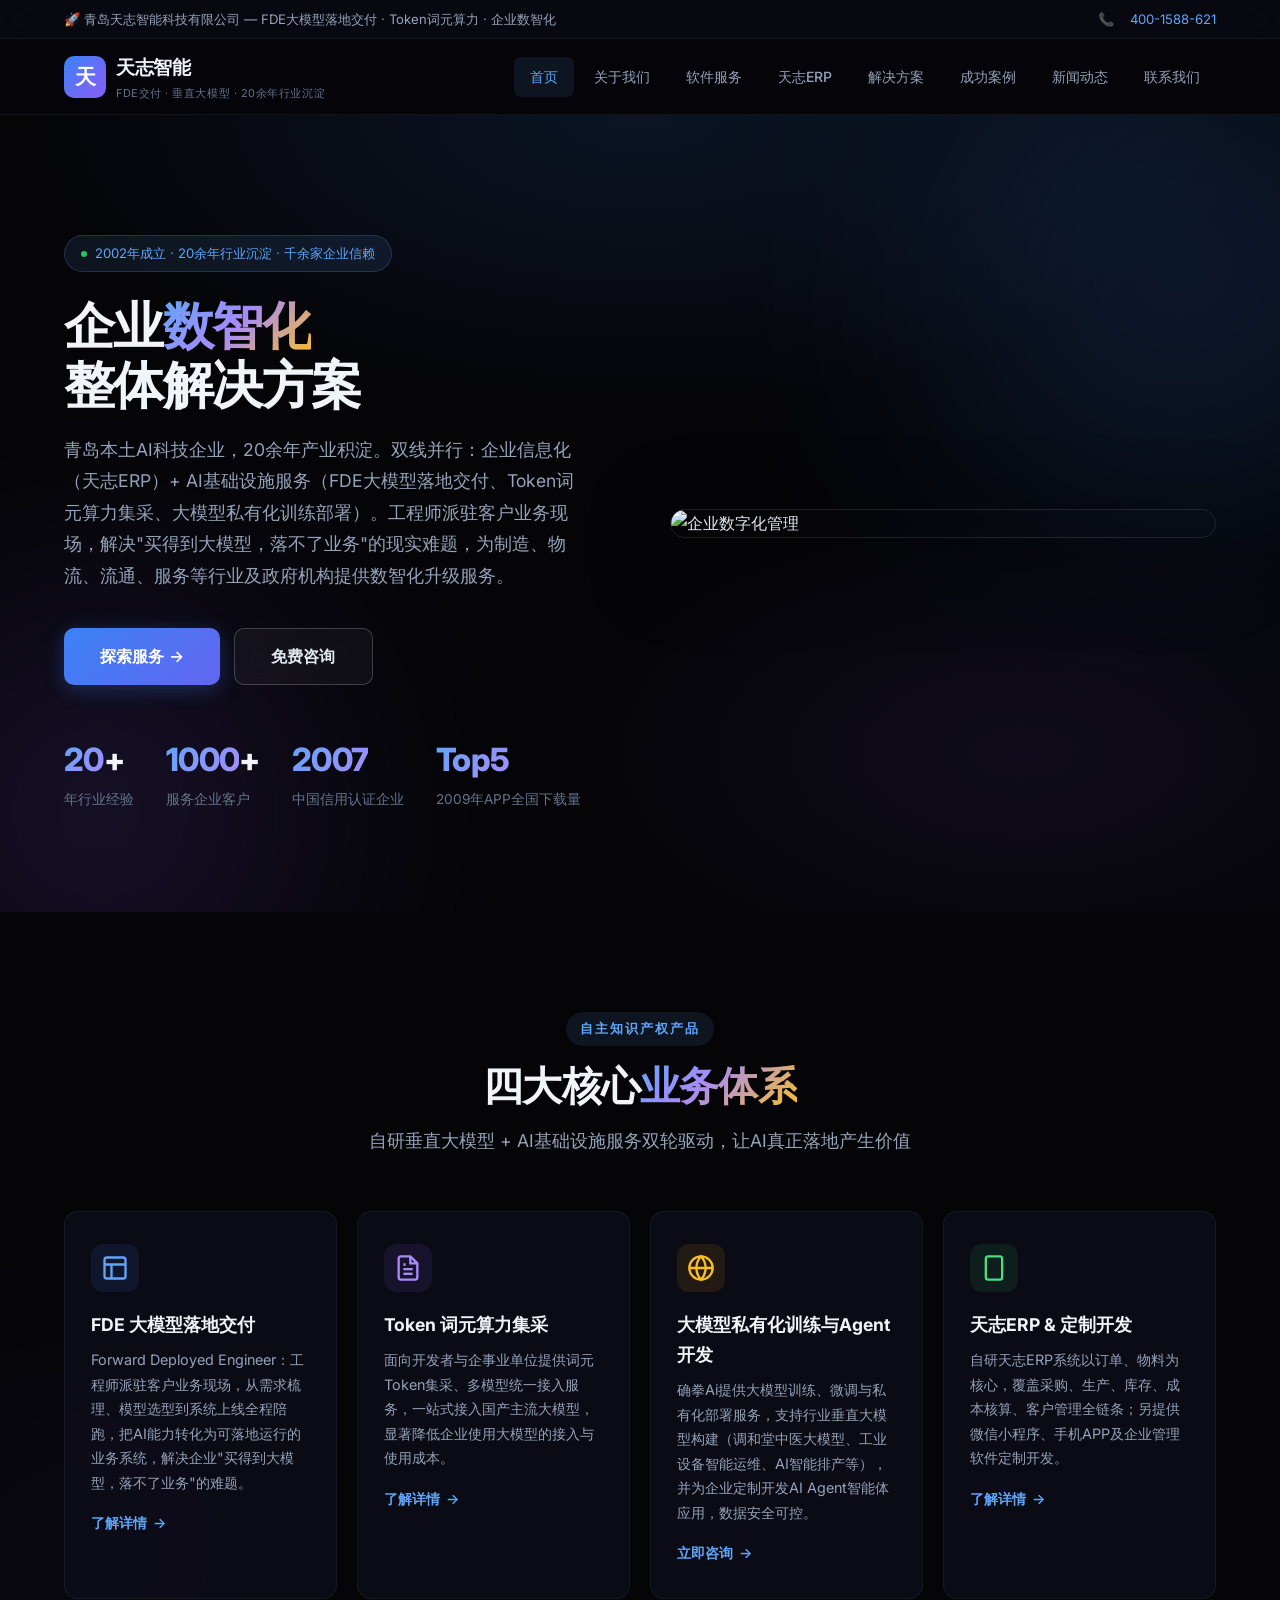
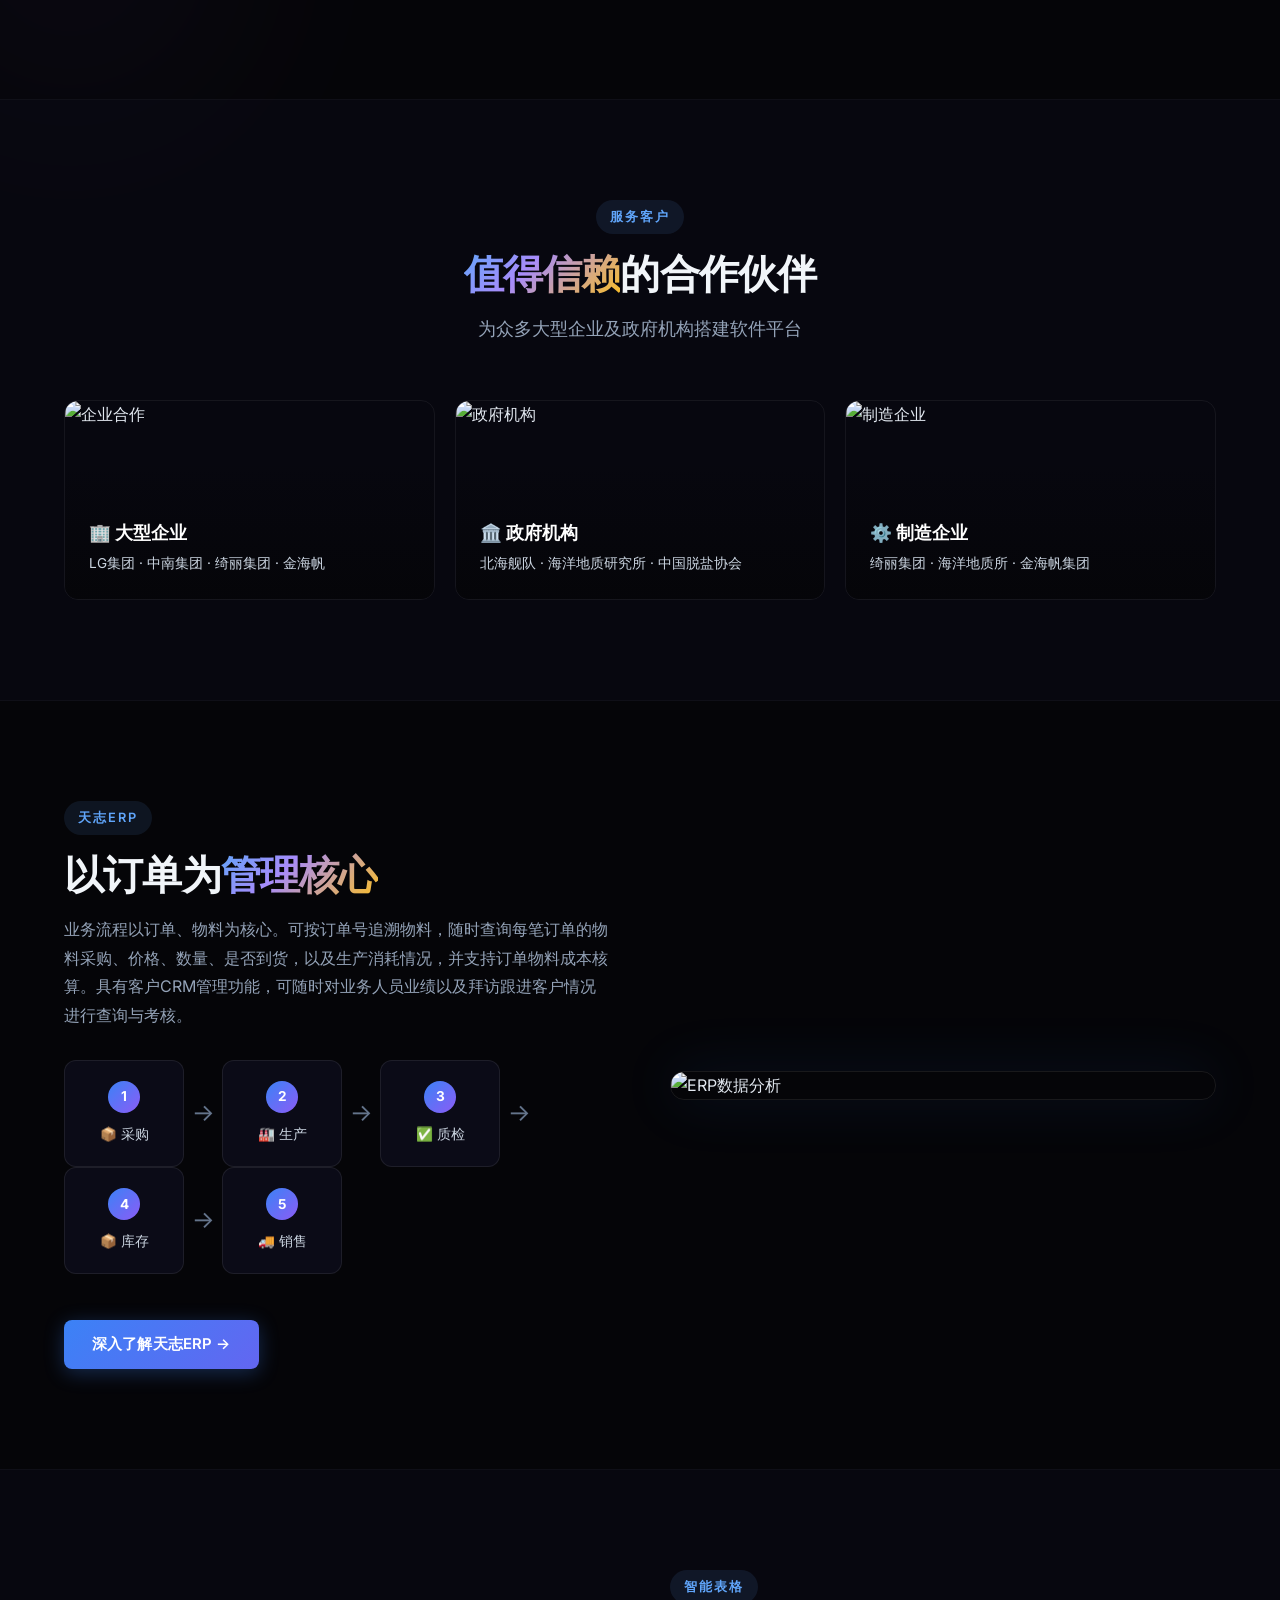
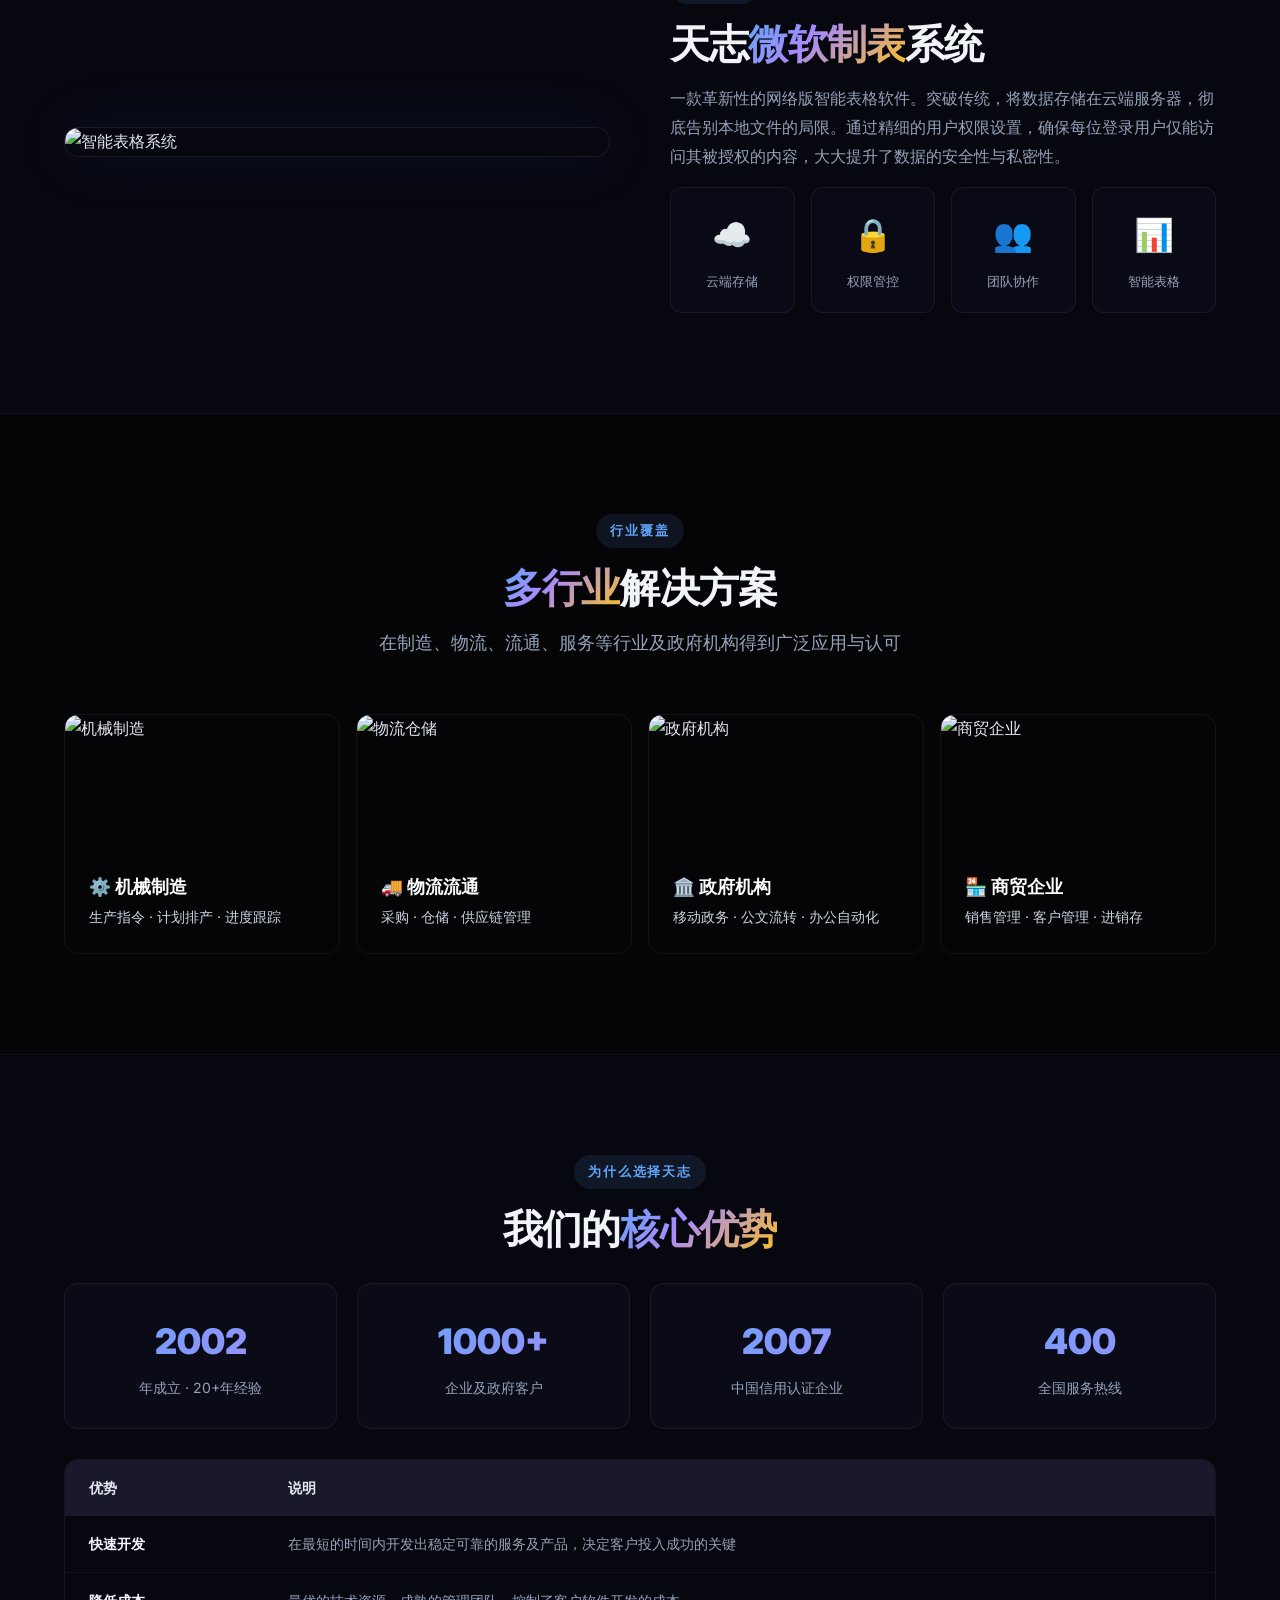
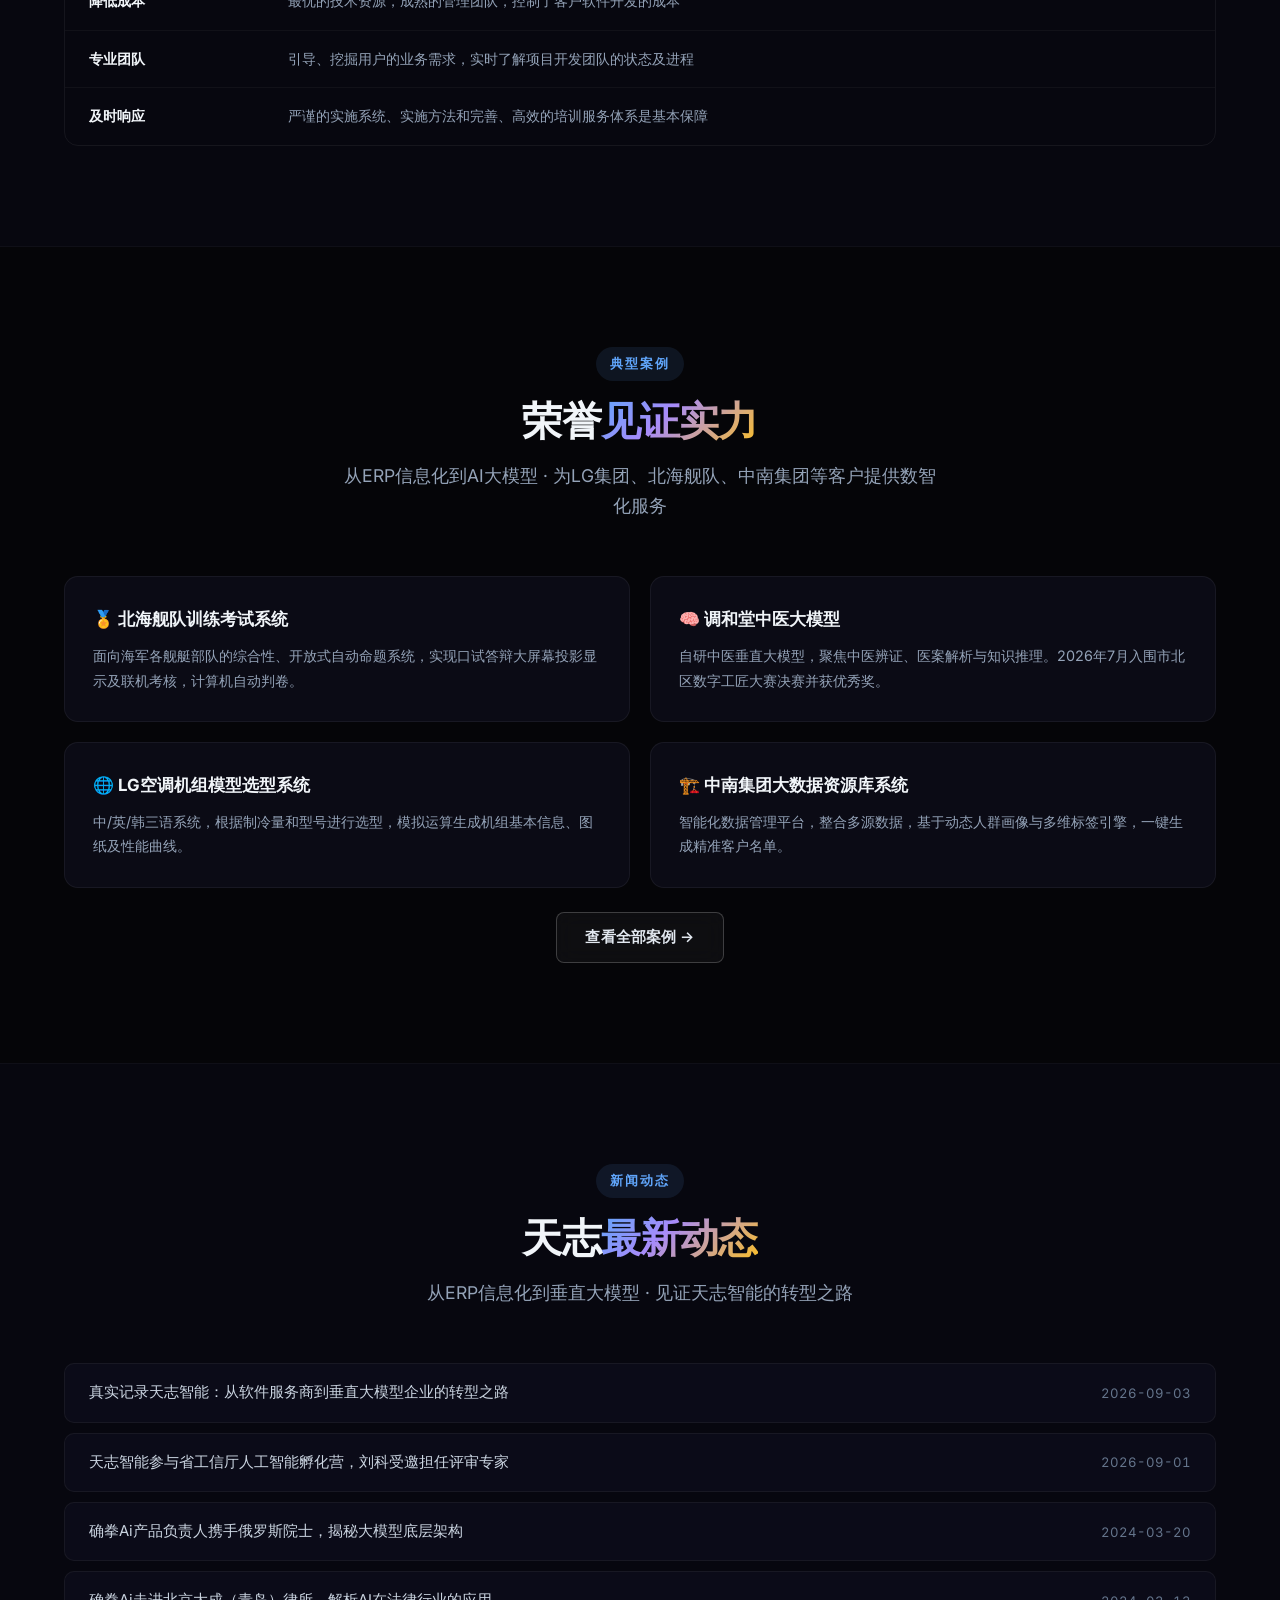
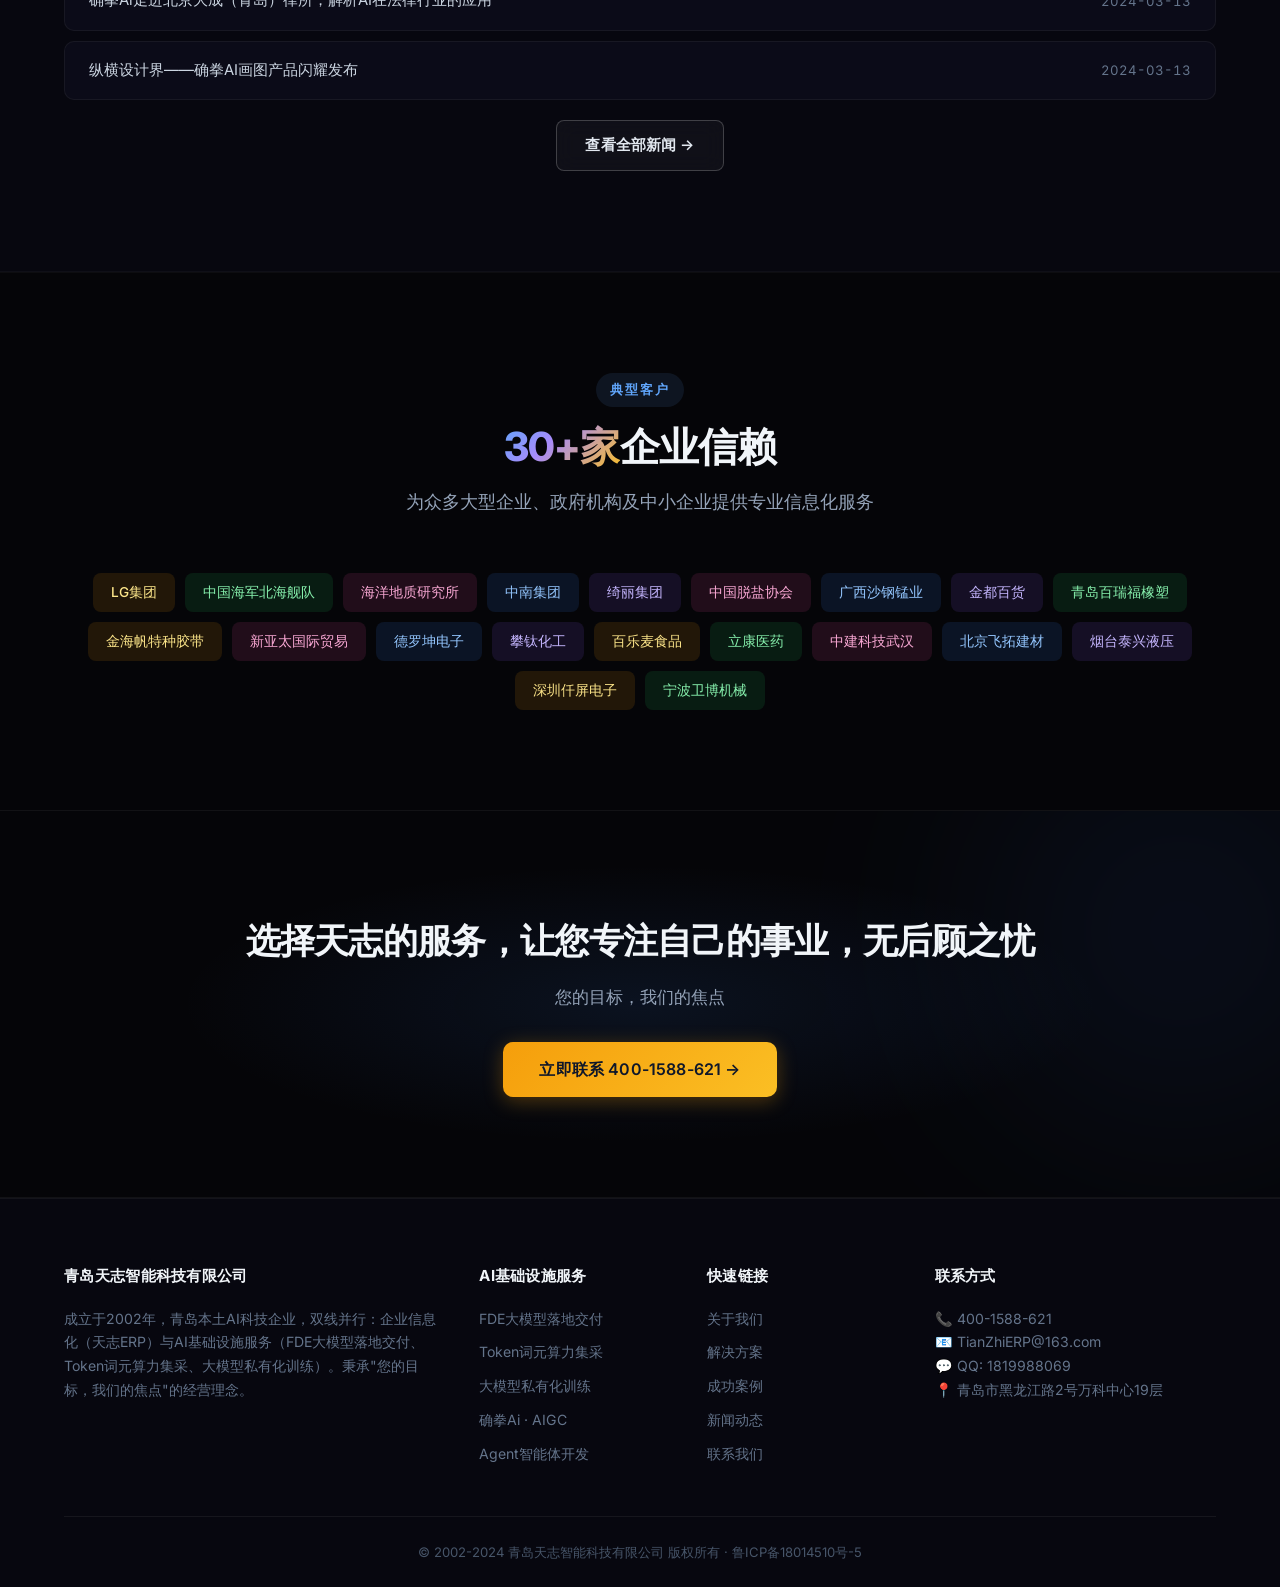
==== commit 3839c464: "改版: 首页增加FDE交付/Token算力业务板块,标题与品牌语更新(对齐百家号宣传稿)" ====
--- a/index.html
+++ b/index.html
@@ -3,8 +3,8 @@
 <head>
 <meta charset="UTF-8">
 <meta name="viewport" content="width=device-width, initial-scale=1.0">
-<meta name="description" content="青岛天志智能科技有限公司—专业ERP系统、小程序开发、APP开发、软件定制。2002年成立，20余年行业经验，服务千余家企业。">
-<title>青岛天志软件 — ERP系统 | 小程序 | APP开发 | 软件定制</title>
+<meta name="description" content="青岛天志智能科技有限公司—ERP系统、FDE大模型落地交付、Token词元算力集采、大模型私有化训练、小程序/APP/软件定制。2002年成立，20余年行业经验，服务千余家企业。">
+<title>青岛天志智能 — FDE大模型落地交付 | Token算力 | ERP系统 | 软件定制</title>
 <link href="https://fonts.googleapis.com/css2?family=Inter:wght@400;500;600;700;800;900&display=swap" rel="stylesheet">
 <link rel="stylesheet" href="css/style.css">
 </head>
@@ -12,14 +12,14 @@
 
 <div class="top-bar">
   <div class="container">
-    <span>🚀 青岛天志智能科技有限公司 — 企业信息化整体解决方案提供商</span>
+    <span>🚀 青岛天志智能科技有限公司 — FDE大模型落地交付 · Token词元算力 · 企业数智化</span>
     <span>📞 <a href="tel:4001588621">400-1588-621</a></span>
   </div>
 </div>
 
 <header class="header">
   <div class="container">
-    <a href="index.html" class="logo"><div class="logo-icon">天</div><div class="logo-text"><h1>天志软件</h1><span>20余年行业沉淀 · 深耕ERP与AI大模型</span></div></a>
+    <a href="index.html" class="logo"><div class="logo-icon">天</div><div class="logo-text"><h1>天志智能</h1><span>FDE交付 · 垂直大模型 · 20余年行业沉淀</span></div></a>
     <div class="menu-toggle"><span></span><span></span><span></span></div>
     <nav class="nav">
       <a href="index.html" class="active">首页</a><a href="about.html">关于我们</a><a href="software.html">软件服务</a><a href="erp.html">天志ERP</a><a href="solutions.html">解决方案</a><a href="cases.html">成功案例</a><a href="news.html">新闻动态</a><a href="contact.html">联系我们</a>
@@ -35,7 +35,7 @@
     <div class="hero-content">
       <div class="hero-badge"><span class="dot"></span> 2002年成立 · 20余年行业沉淀 · 千余家企业信赖</div>
       <h2>企业<span class="gradient">数智化</span><br>整体解决方案</h2>
-      <p>以技术创新为导向，20余年深耕企业信息化软件，如今全面发力人工智能：确拳Ai AIGC产品、垂直行业大模型私有化训练与部署、AI Agent开发，为制造、物流、流通、服务等行业及政府机构提供数智化升级服务。</p>
+      <p>青岛本土AI科技企业，20余年产业积淀。双线并行：企业信息化（天志ERP）+ AI基础设施服务（FDE大模型落地交付、Token词元算力集采、大模型私有化训练部署）。工程师派驻客户业务现场，解决"买得到大模型，落不了业务"的现实难题，为制造、物流、流通、服务等行业及政府机构提供数智化升级服务。</p>
       <div class="hero-btns">
         <a href="software.html" class="btn btn-primary btn-lg">探索服务 →</a>
         <a href="contact.html" class="btn btn-outline btn-lg">免费咨询</a>
@@ -59,33 +59,33 @@
   <div class="container">
     <div class="text-center">
       <span class="section-label">自主知识产权产品</span>
-      <h2 class="section-title">四大核心<span class="gradient">产品体系</span></h2>
-      <p class="section-subtitle">天志秉承"您的目标，我们的焦点"的经营理念，长期专注于软件产品研发与市场推广</p>
+      <h2 class="section-title">四大核心<span class="gradient">业务体系</span></h2>
+      <p class="section-subtitle">自研垂直大模型 + AI基础设施服务双轮驱动，让AI真正落地产生价值</p>
     </div>
     <div class="cards">
       <div class="card">
         <div class="card-icon"><svg width="28" height="28" viewBox="0 0 24 24" fill="none" stroke="currentColor" stroke-width="2"><rect x="3" y="3" width="18" height="18" rx="2"/><line x1="3" y1="9" x2="21" y2="9"/><line x1="9" y1="21" x2="9" y2="9"/></svg></div>
-        <h3>天志ERP系统</h3>
-        <p>专为生产型、商贸型企业设计。以订单、物料为核心，支持物料追溯、成本核算、CRM管理。简单易用，无需专门培训，轻松由手工账本转换为电子账本。</p>
-        <a href="erp.html" class="link">了解详情 <span>→</span></a>
+        <h3>FDE 大模型落地交付</h3>
+        <p>Forward Deployed Engineer：工程师派驻客户业务现场，从需求梳理、模型选型到系统上线全程陪跑，把AI能力转化为可落地运行的业务系统，解决企业"买得到大模型，落不了业务"的难题。</p>
+        <a href="contact.html" class="link">了解详情 <span>→</span></a>
       </div>
       <div class="card">
         <div class="card-icon"><svg width="28" height="28" viewBox="0 0 24 24" fill="none" stroke="currentColor" stroke-width="2"><path d="M14 2H6a2 2 0 0 0-2 2v16a2 2 0 0 0 2 2h12a2 2 0 0 0 2-2V8z"/><polyline points="14 2 14 8 20 8"/><line x1="16" y1="13" x2="8" y2="13"/><line x1="16" y1="17" x2="8" y2="17"/><polyline points="10 9 9 9 8 9"/></svg></div>
-        <h3>天志微软制表系统</h3>
-        <p>一款革新性的网络版智能表格软件。将数据存储在云端服务器，精细的用户权限设置。告别传统Excel文件共享模式，有效防止单人修改导致的错误传播。</p>
-        <a href="software.html" class="link">了解详情 <span>→</span></a>
+        <h3>Token 词元算力集采</h3>
+        <p>面向开发者与企事业单位提供词元Token集采、多模型统一接入服务，一站式接入国产主流大模型，显著降低企业使用大模型的接入与使用成本。</p>
+        <a href="contact.html" class="link">了解详情 <span>→</span></a>
       </div>
       <div class="card">
         <div class="card-icon"><svg width="28" height="28" viewBox="0 0 24 24" fill="none" stroke="currentColor" stroke-width="2"><circle cx="12" cy="12" r="10"/><line x1="2" y1="12" x2="22" y2="12"/><path d="M12 2a15.3 15.3 0 0 1 4 10 15.3 15.3 0 0 1-4 10 15.3 15.3 0 0 1-4-10 15.3 15.3 0 0 1 4-10z"/></svg></div>
         <h3>大模型私有化训练与Agent开发</h3>
-        <p>确拳Ai提供大模型训练、微调与私有化部署服务，支持行业垂直大模型构建（工业设备智能运维、AI智能排产等），并为企业定制开发AI Agent智能体应用，数据安全可控。</p>
+        <p>确拳Ai提供大模型训练、微调与私有化部署服务，支持行业垂直大模型构建（调和堂中医大模型、工业设备智能运维、AI智能排产等），并为企业定制开发AI Agent智能体应用，数据安全可控。</p>
         <a href="contact.html" class="link">立即咨询 <span>→</span></a>
       </div>
       <div class="card">
         <div class="card-icon"><svg width="28" height="28" viewBox="0 0 24 24" fill="none" stroke="currentColor" stroke-width="2"><rect x="5" y="2" width="14" height="20" rx="2"/><line x1="12" y1="18" x2="12" y2="18.01"/></svg></div>
-        <h3>小程序 & 定制开发</h3>
-        <p>微信小程序、手机APP定制开发。根据企业实际流程量身定制，涵盖ERP、CRM、MRP、OA等。应用平台包括UNIX/Linux/Windows，数据库支持Oracle/SQL Server等。</p>
-        <a href="software.html" class="link">了解详情 <span>→</span></a>
+        <h3>天志ERP & 定制开发</h3>
+        <p>自研天志ERP系统以订单、物料为核心，覆盖采购、生产、库存、成本核算、客户管理全链条；另提供微信小程序、手机APP及企业管理软件定制开发。</p>
+        <a href="erp.html" class="link">了解详情 <span>→</span></a>
       </div>
     </div>
   </div>
@@ -282,8 +282,8 @@
 <footer class="footer">
   <div class="container">
     <div class="footer-grid">
-      <div><h4>青岛天志智能科技有限公司</h4><p>成立于2002年，以互联网应用软件研发应用为核心的高科技企业，现已全面转型人工智能赛道：ERP信息化与AI大模型双线并行。秉承"您的目标，我们的焦点"的经营理念。</p></div>
-      <div><h4>产品与服务</h4><a href="erp.html">天志ERP系统</a><a href="software.html">微软制表系统</a><a href="contact.html">大模型私有化训练</a><a href="software.html">确拳Ai · AIGC</a><a href="software.html">Agent智能体开发</a></div>
+      <div><h4>青岛天志智能科技有限公司</h4><p>成立于2002年，青岛本土AI科技企业，双线并行：企业信息化（天志ERP）与AI基础设施服务（FDE大模型落地交付、Token词元算力集采、大模型私有化训练）。秉承"您的目标，我们的焦点"的经营理念。</p></div>
+      <div><h4>AI基础设施服务</h4><a href="contact.html">FDE大模型落地交付</a><a href="contact.html">Token词元算力集采</a><a href="contact.html">大模型私有化训练</a><a href="software.html">确拳Ai · AIGC</a><a href="software.html">Agent智能体开发</a></div>
       <div><h4>快速链接</h4><a href="about.html">关于我们</a><a href="solutions.html">解决方案</a><a href="cases.html">成功案例</a><a href="news.html">新闻动态</a><a href="contact.html">联系我们</a></div>
       <div><h4>联系方式</h4><p>📞 400-1588-621</p><p>📧 TianZhiERP@163.com</p><p>💬 QQ: 1819988069</p><p>📍 青岛市黑龙江路2号万科中心19层</p></div>
     </div>
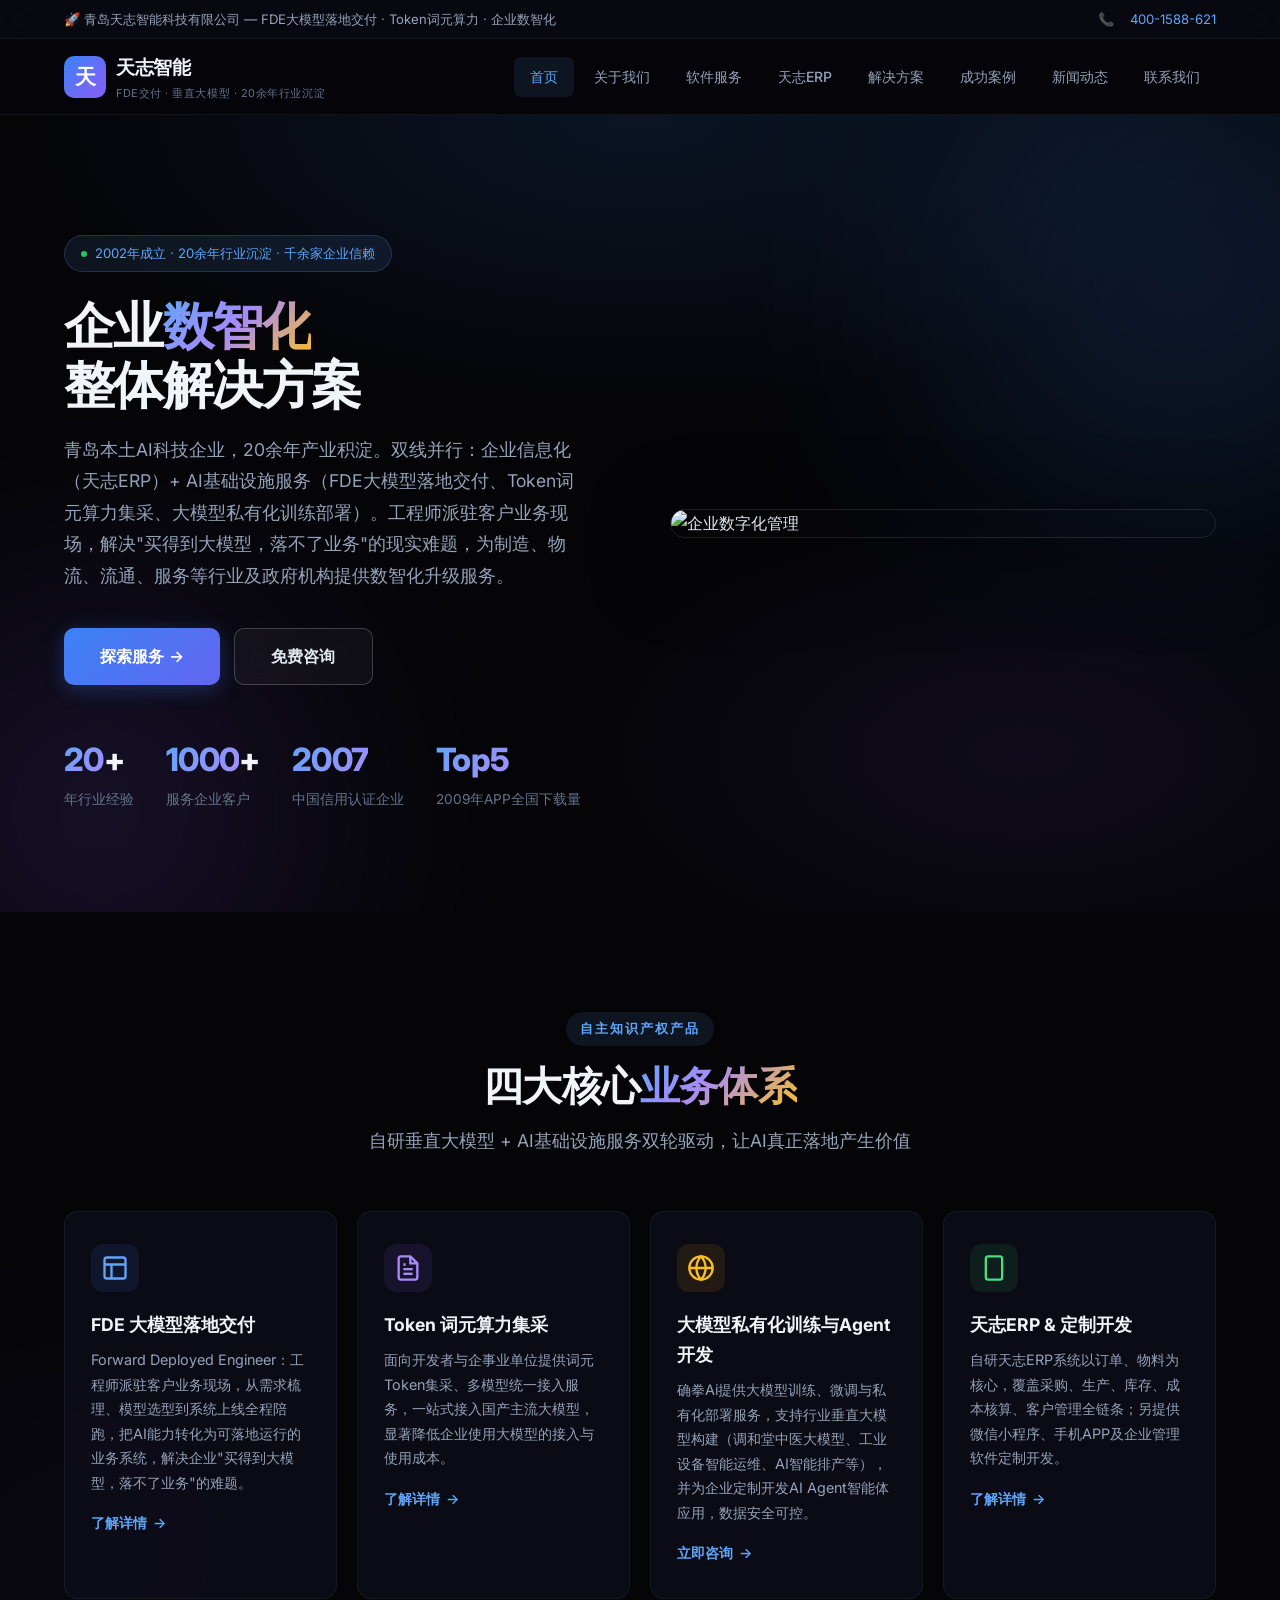
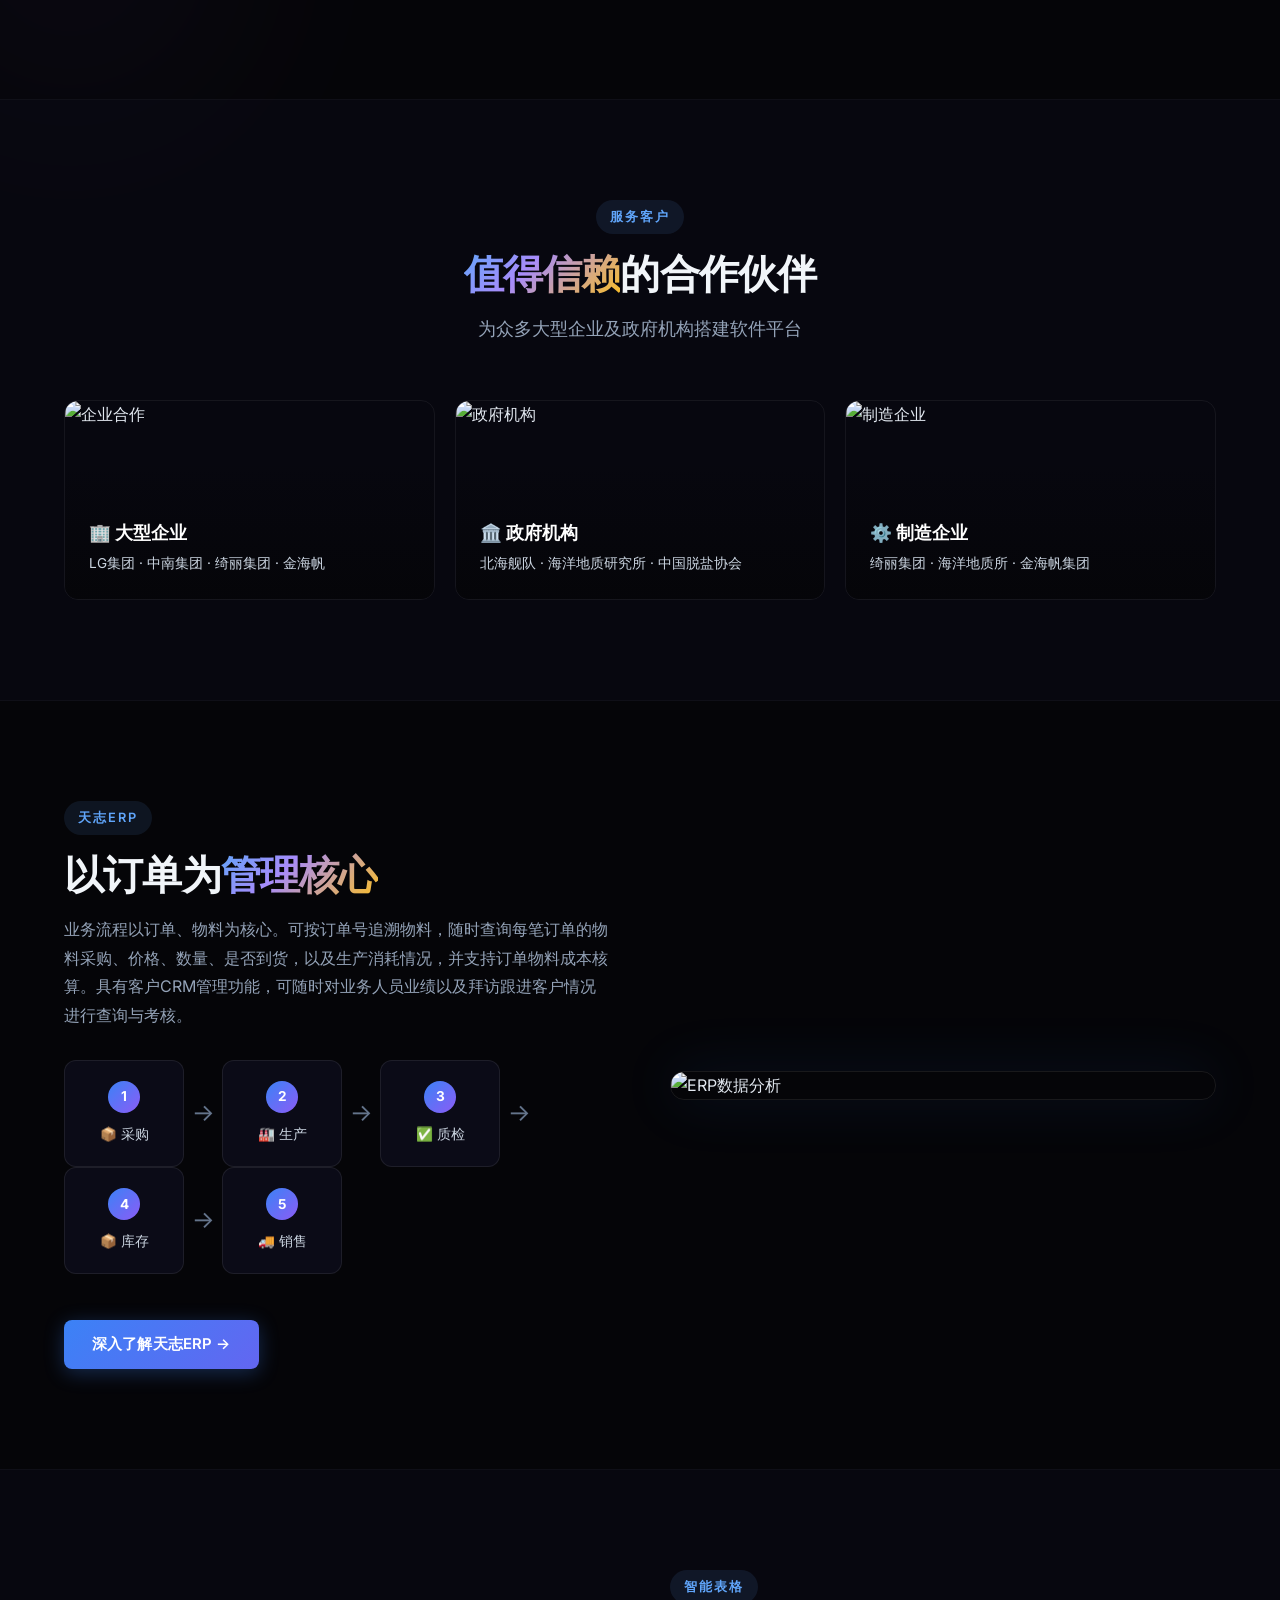
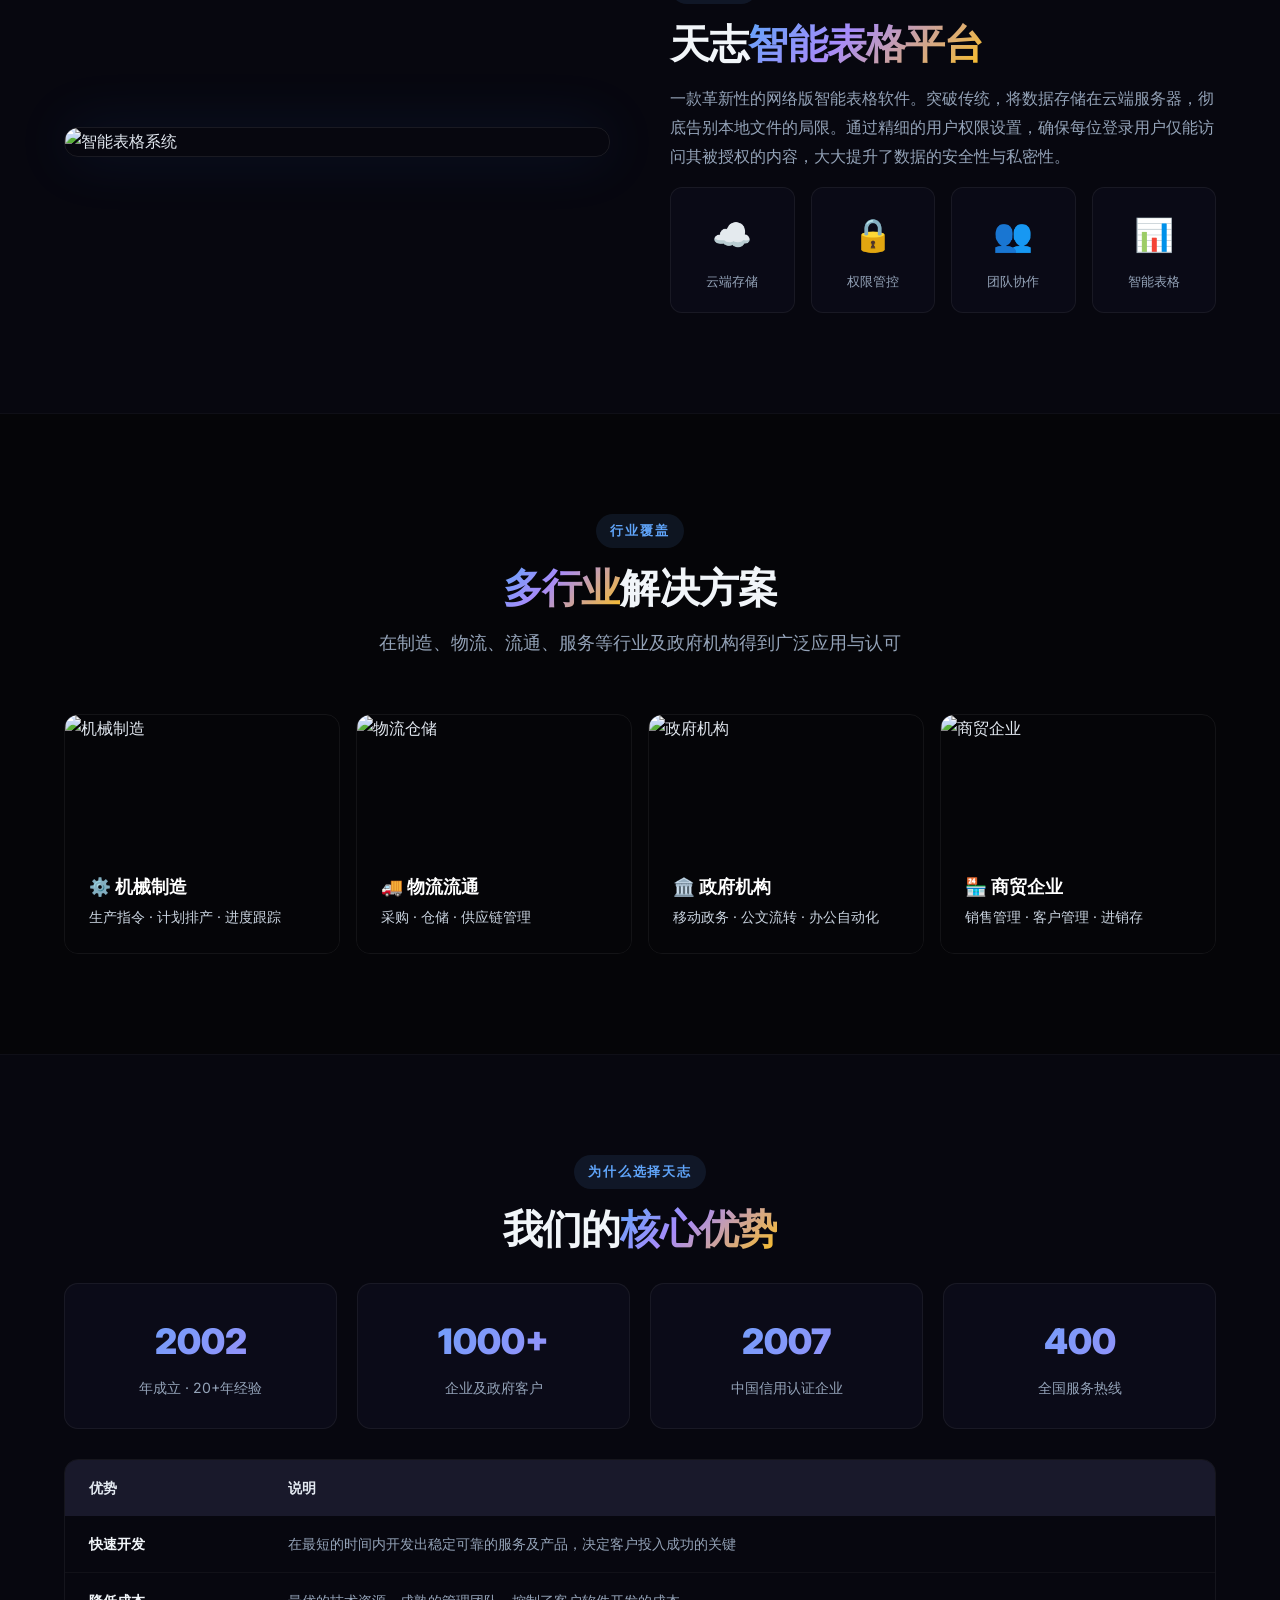
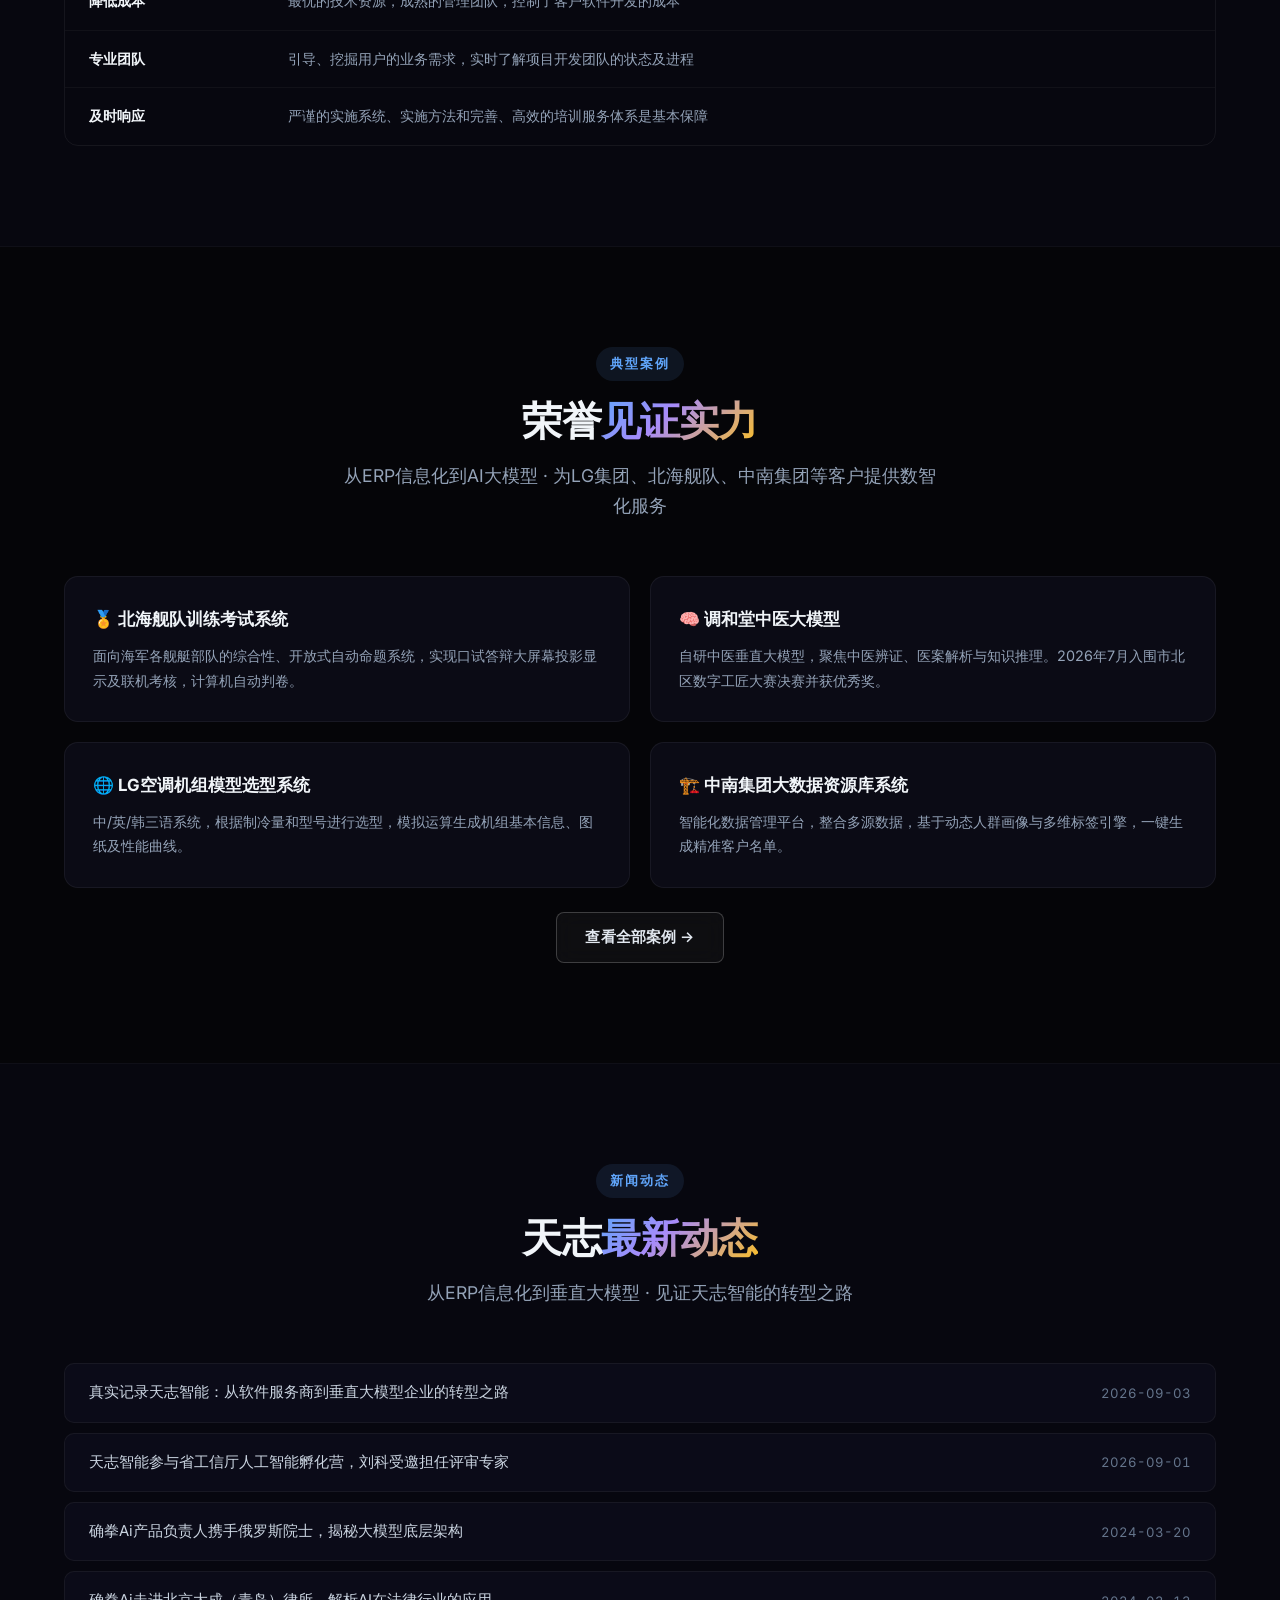
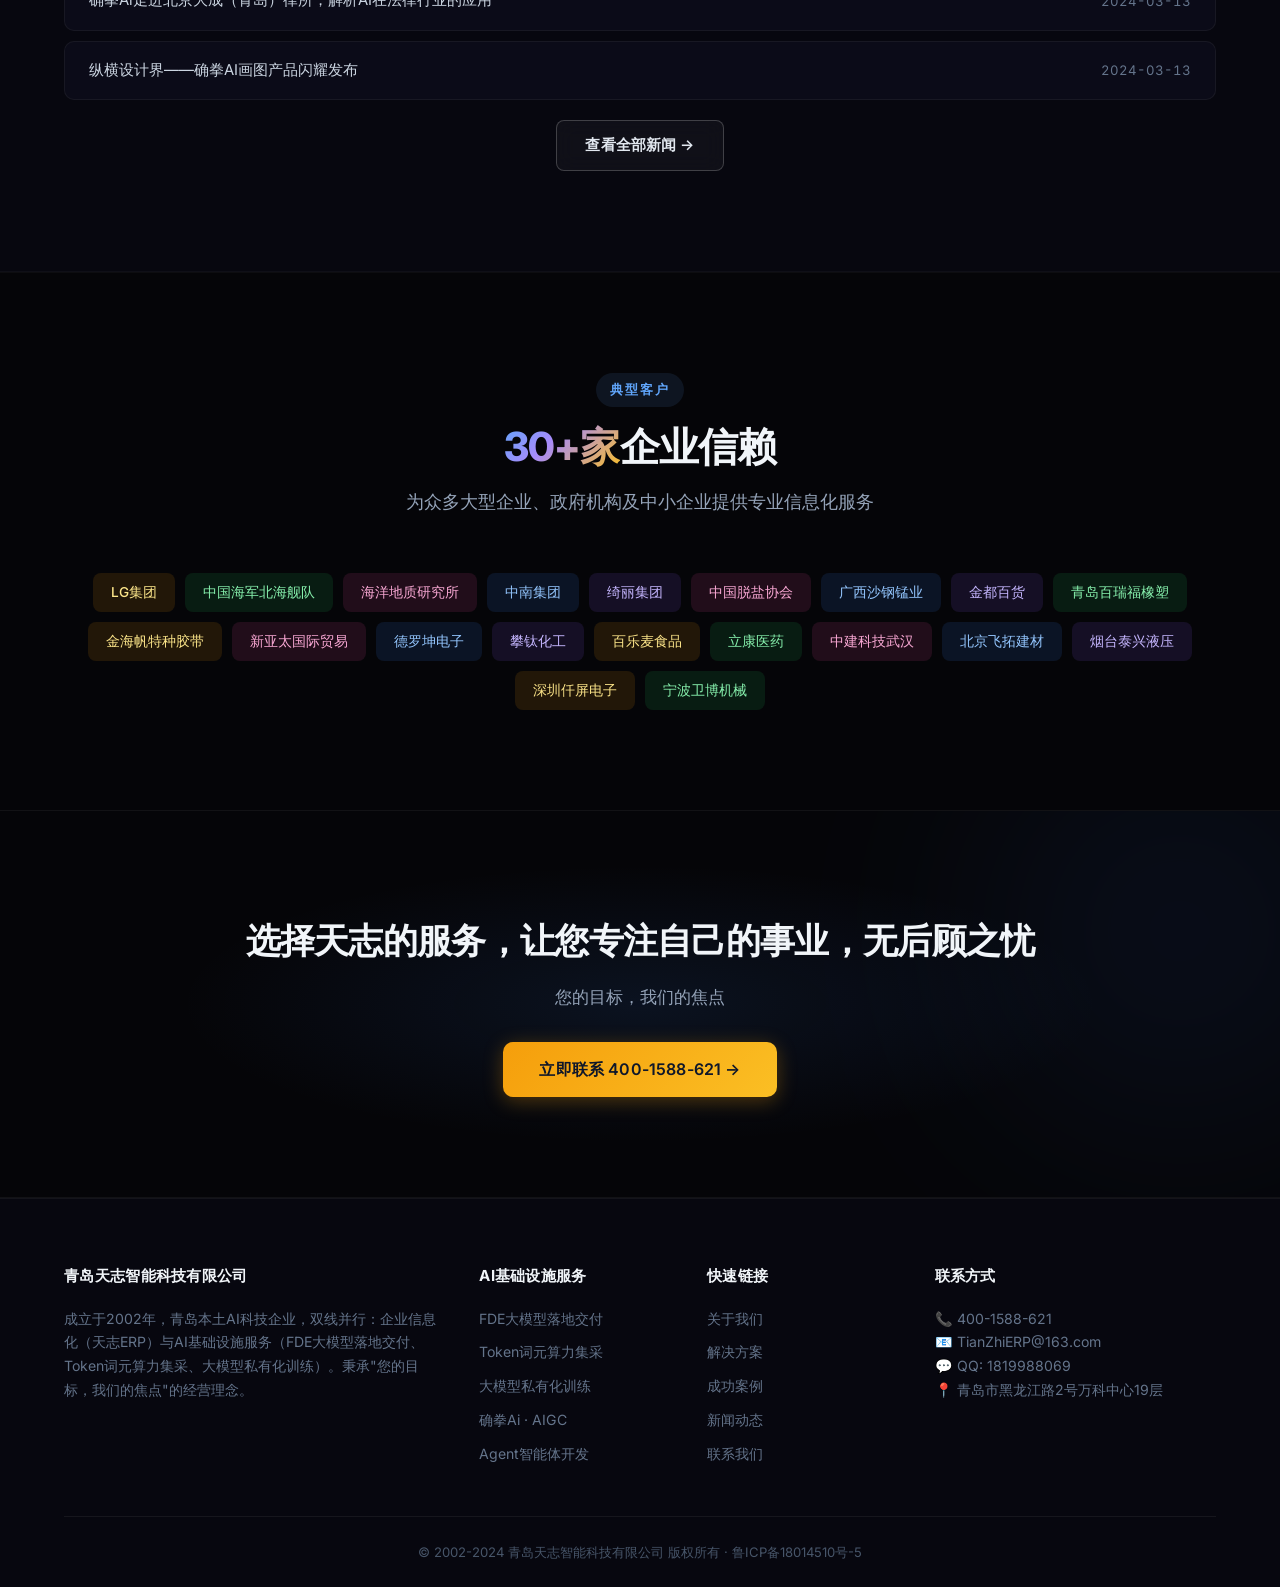
==== commit a0b6e406: "产品改名: 微软制表系统 -> 天志智能表格平台 (5处, 4文件)" ====
--- a/index.html
+++ b/index.html
@@ -131,14 +131,14 @@
   </div>
 </section>
 
-<!-- 微软智表 -->
+<!-- 智能表格平台 -->
 <section class="section" style="background:rgba(10,10,22,0.5);border-top:1px solid rgba(255,255,255,0.03);border-bottom:1px solid rgba(255,255,255,0.03);">
   <div class="container">
     <div class="split-grid reverse">
       <div>
         <span class="section-label">智能表格</span>
-        <h2 class="section-title">天志<span class="gradient">微软制表</span>系统</h2>
-        <p style="color:#94a3b8;line-height:1.8;margin-bottom:16px;">一款革新性的网络版智能表格软件。突破传统，将数据存储在云端服务器，彻底告别本地文件的局限。通过精细的用户权限设置，确保每位登录用户仅能访问其被授权的内容，大大提升了数据的安全性与私密性。</p>
+        <h2 class="section-title">天志<span class="gradient">智能表格平台</span></h2>
+                <p style="color:#94a3b8;line-height:1.8;margin-bottom:16px;">一款革新性的网络版智能表格软件。突破传统，将数据存储在云端服务器，彻底告别本地文件的局限。通过精细的用户权限设置，确保每位登录用户仅能访问其被授权的内容，大大提升了数据的安全性与私密性。</p>
         <div class="icon-grid" style="margin-top:16px;">
           <div class="icon-grid-item"><div class="ico">☁️</div><div class="lbl">云端存储</div></div>
           <div class="icon-grid-item"><div class="ico">🔒</div><div class="lbl">权限管控</div></div>
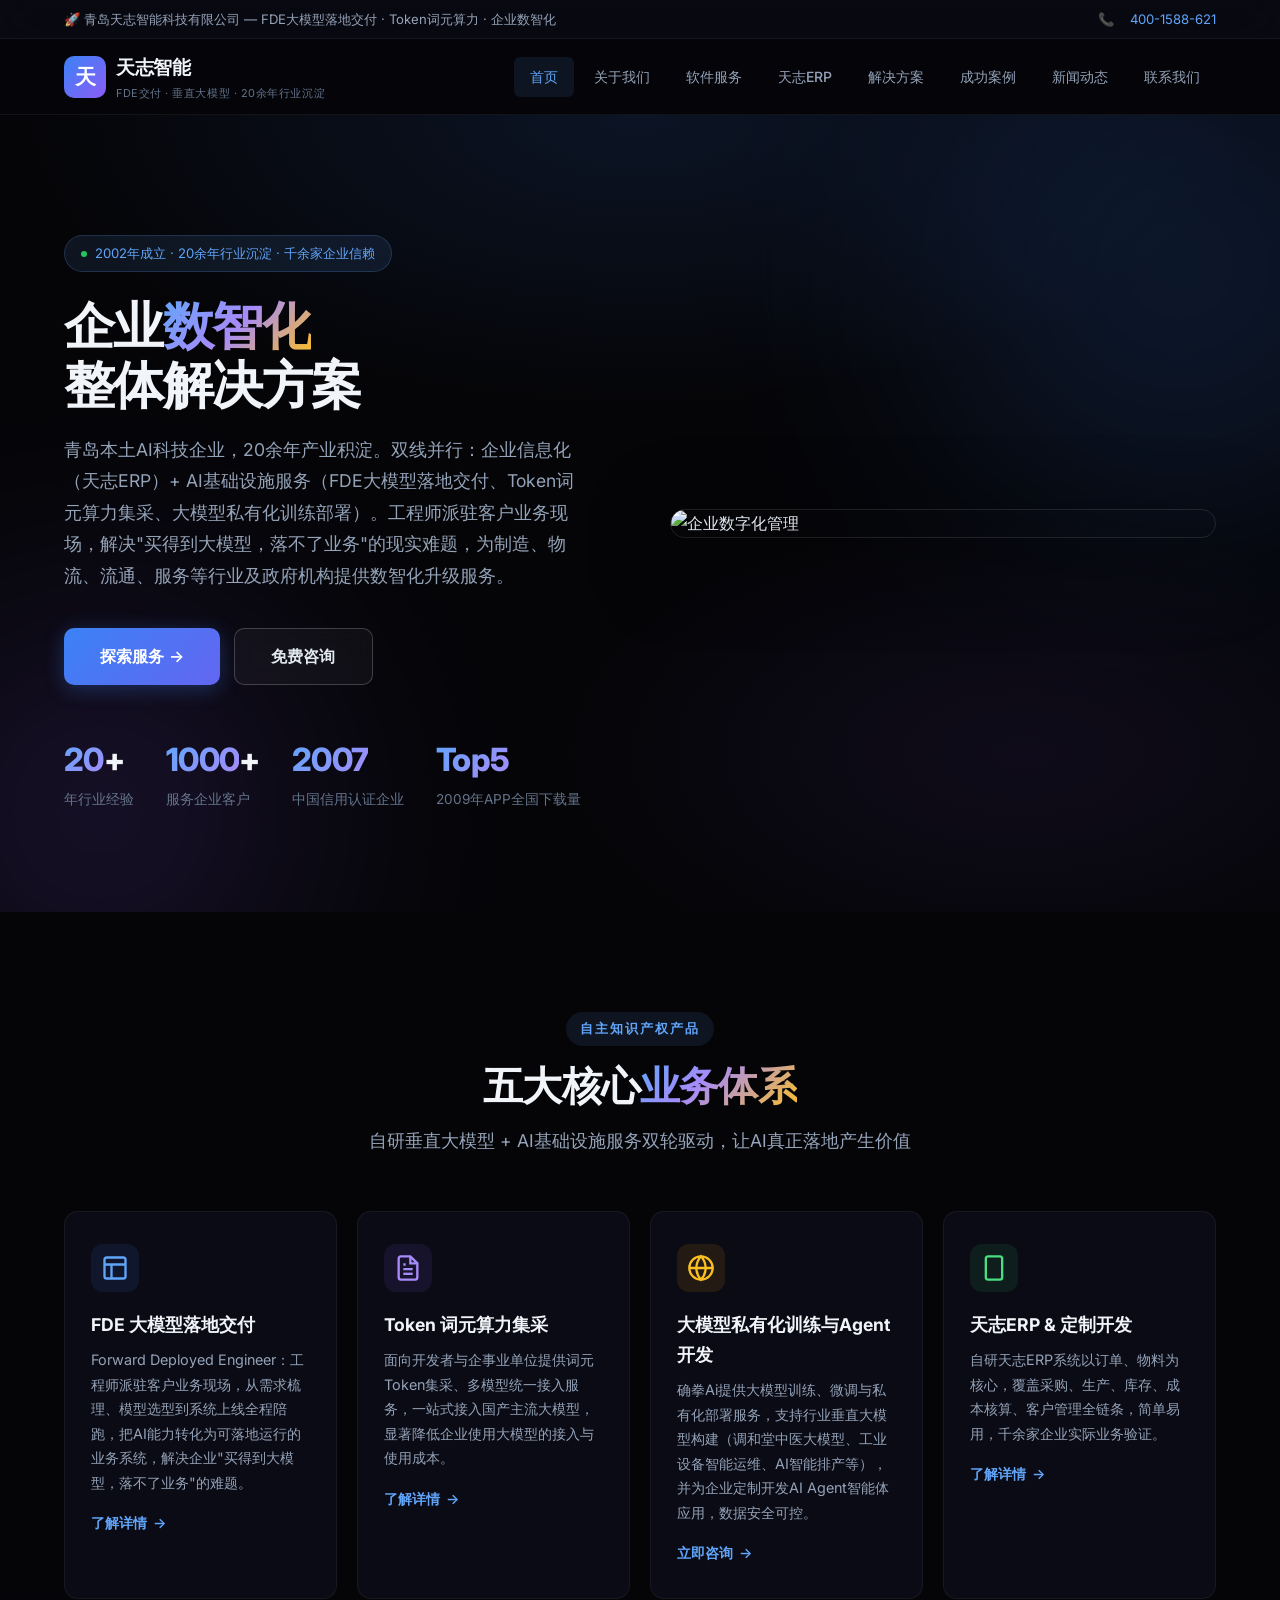
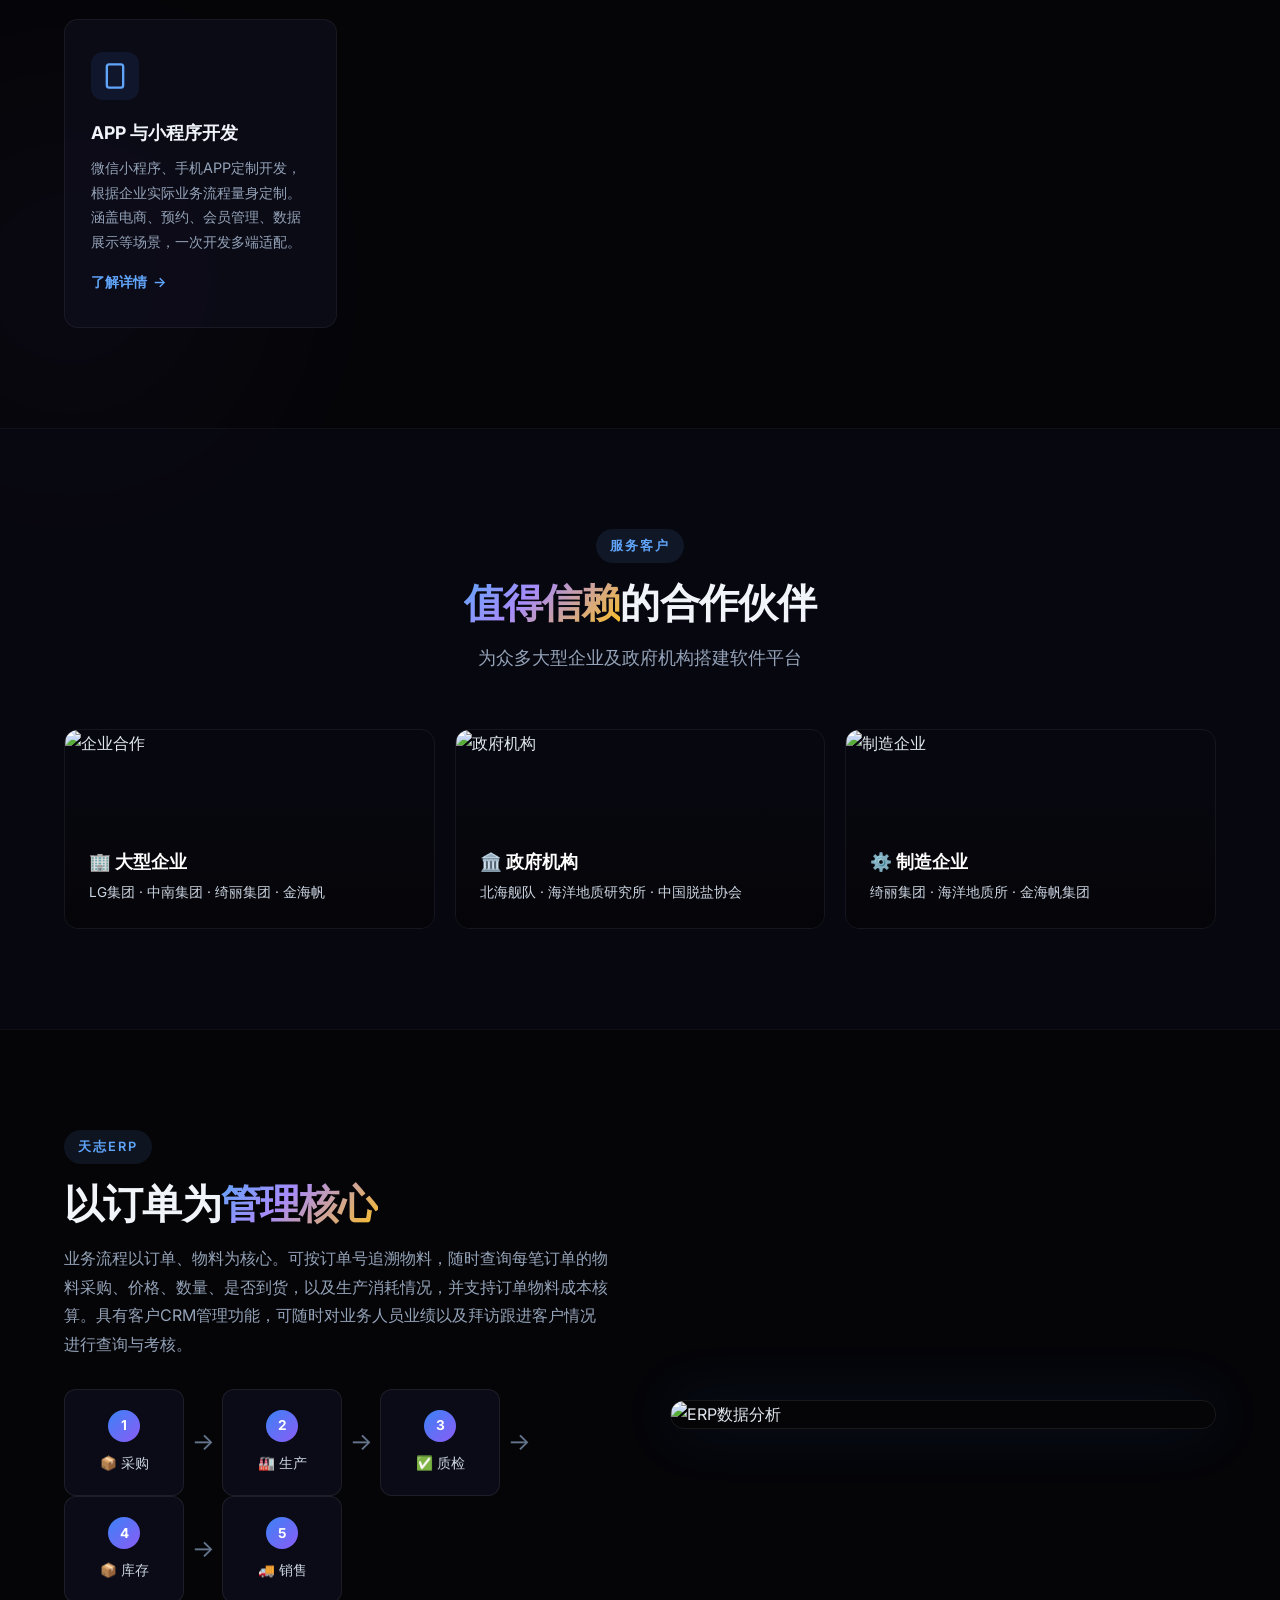
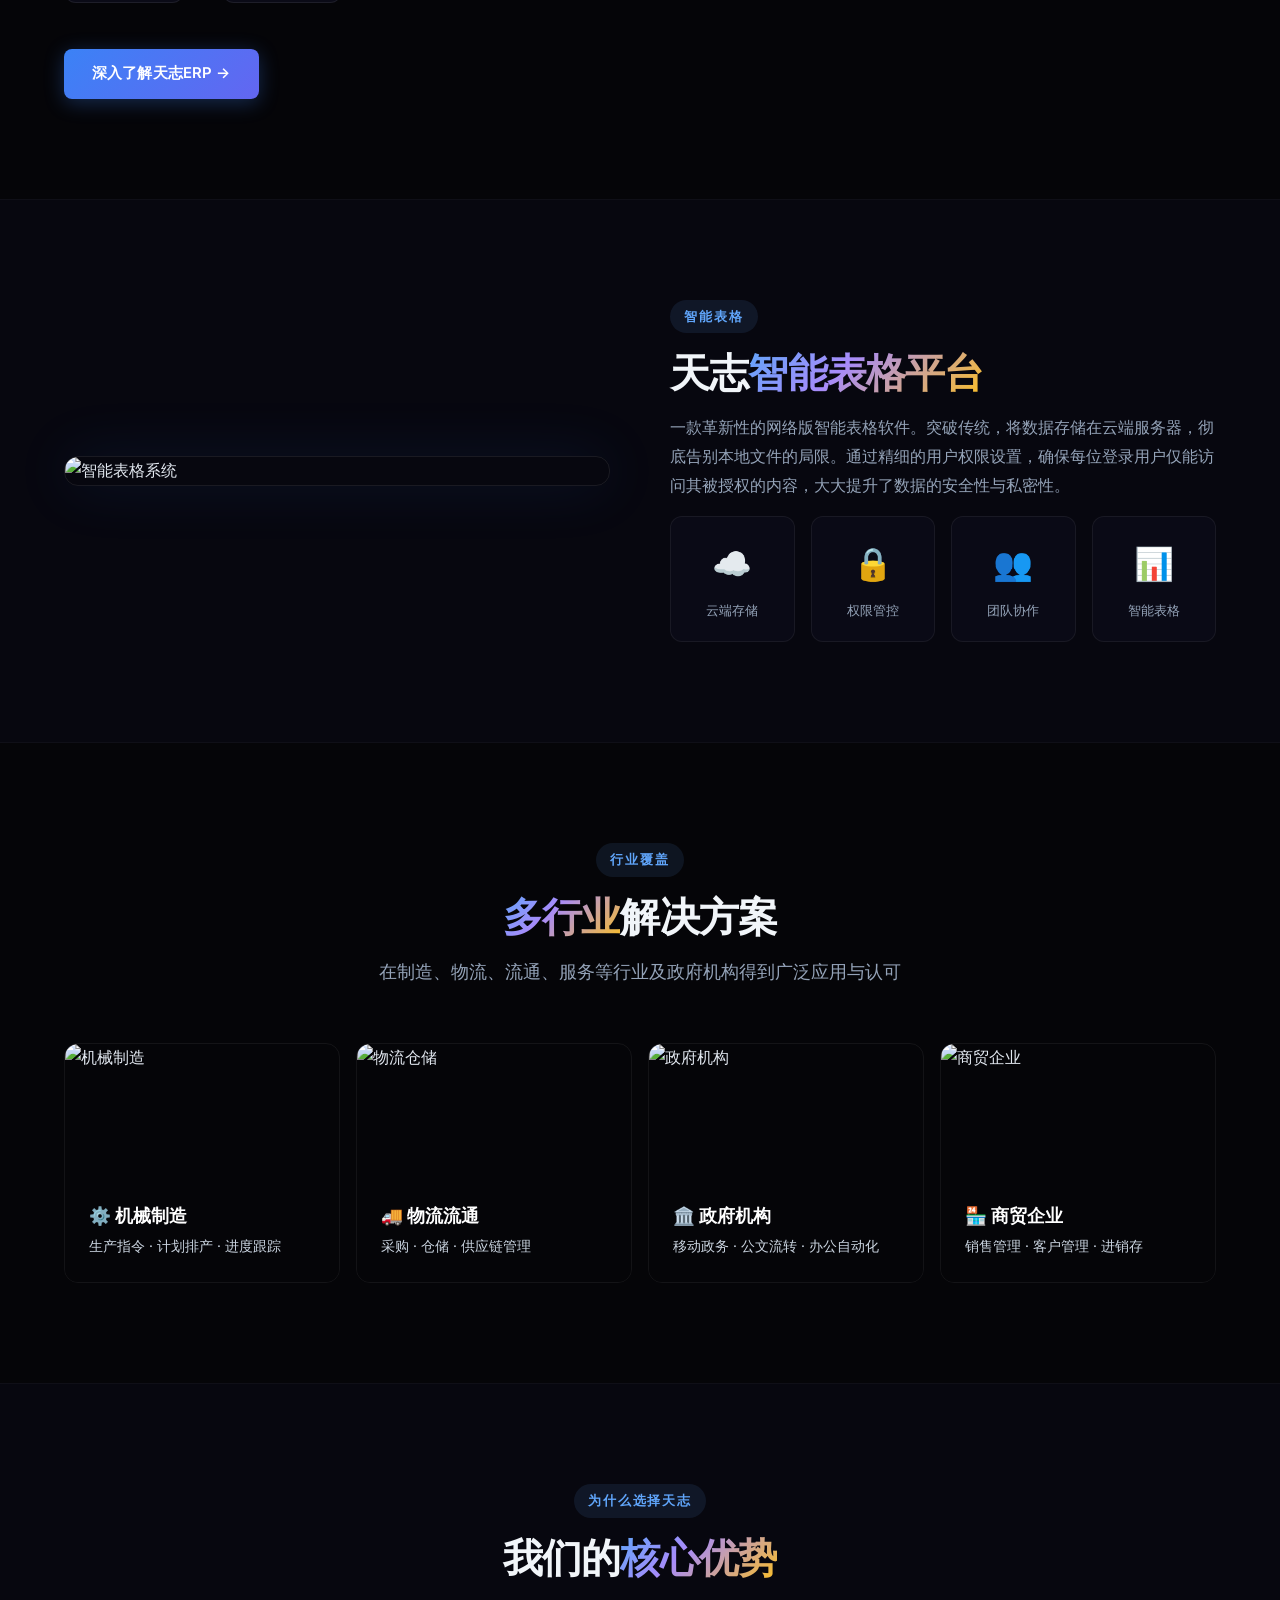
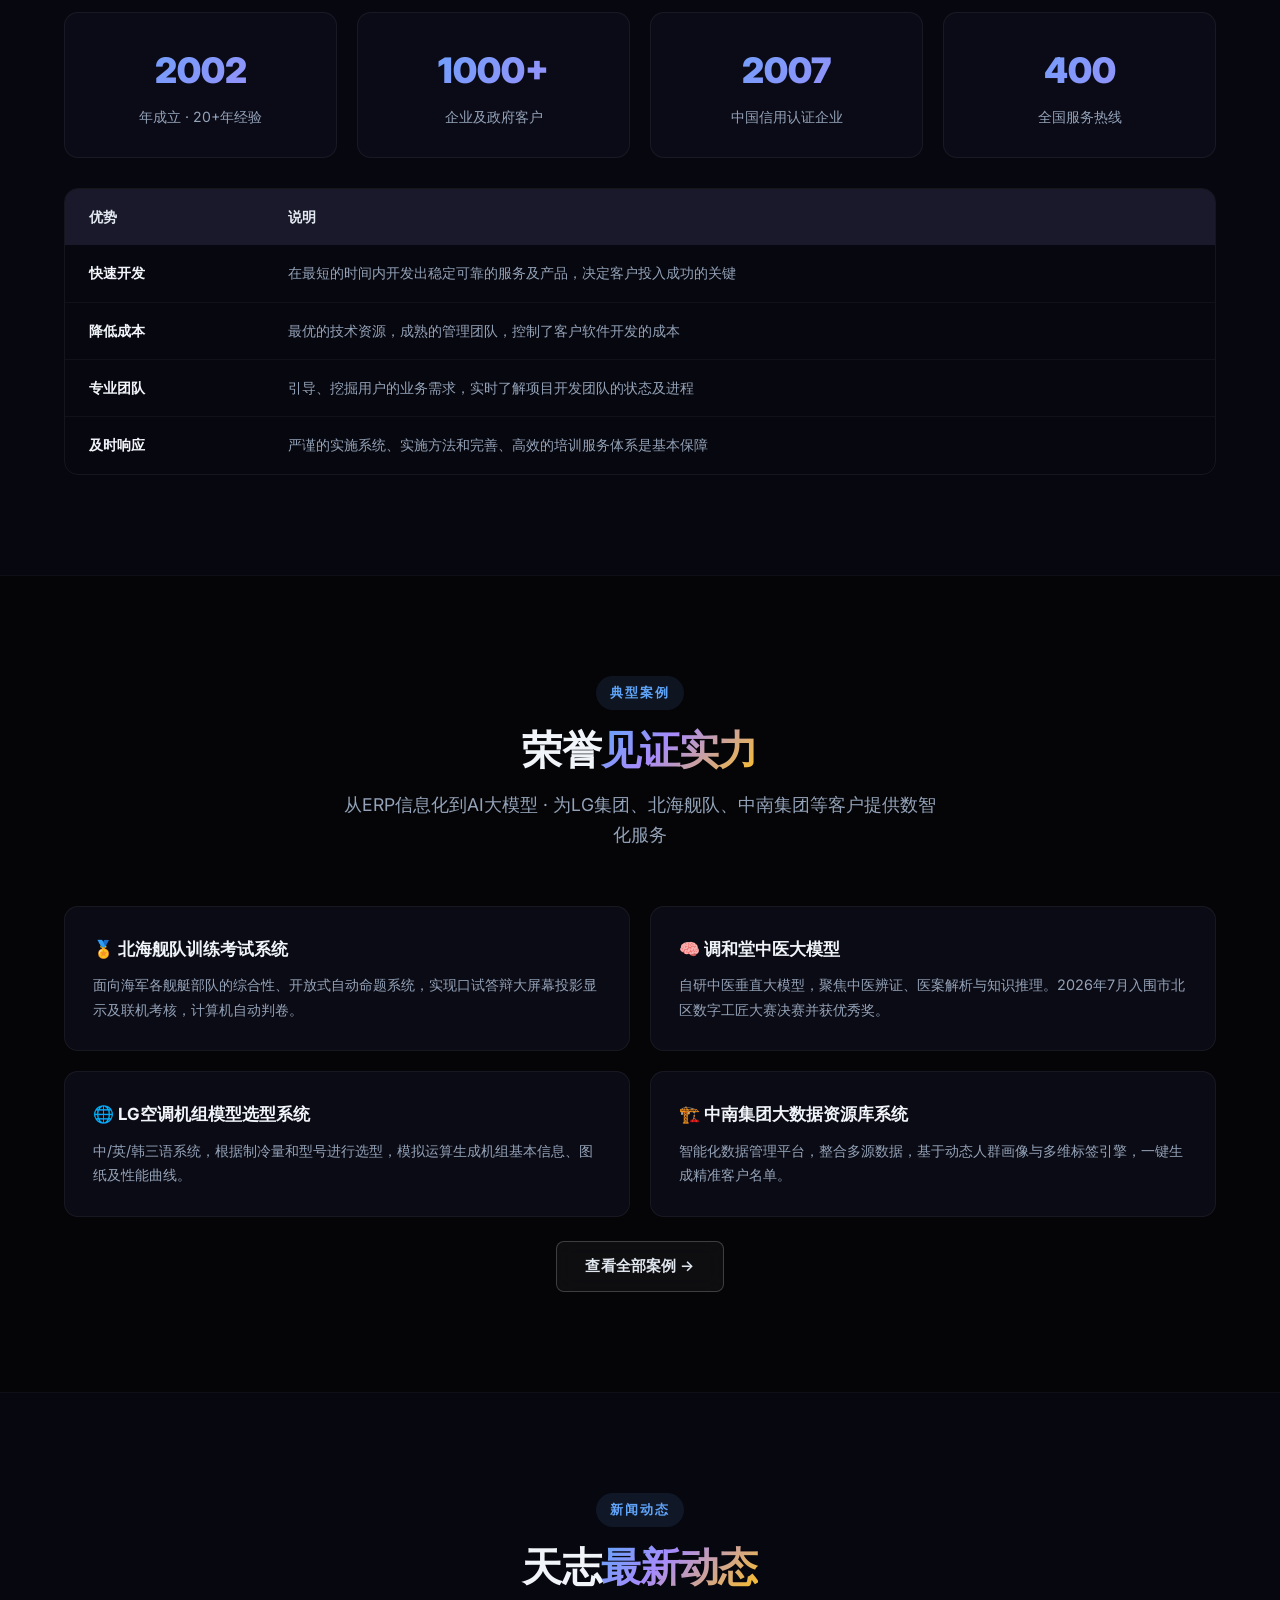
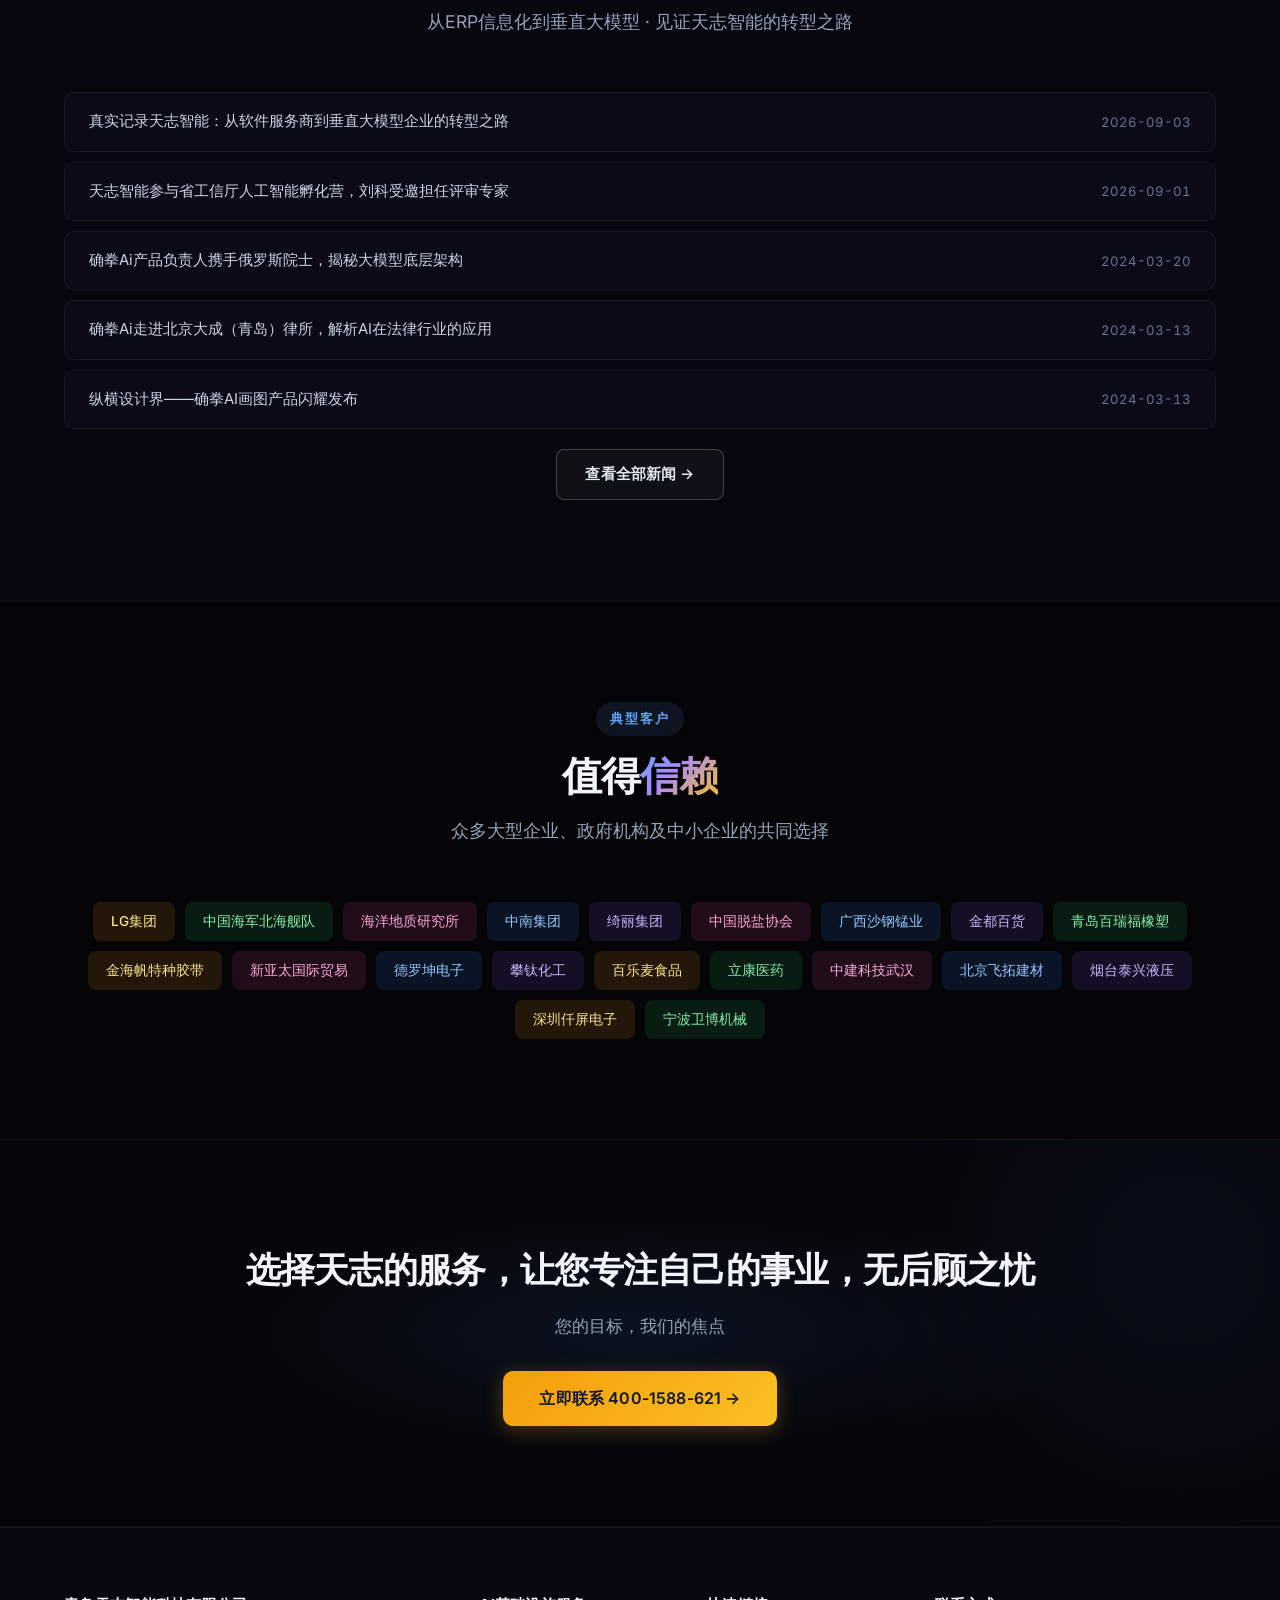
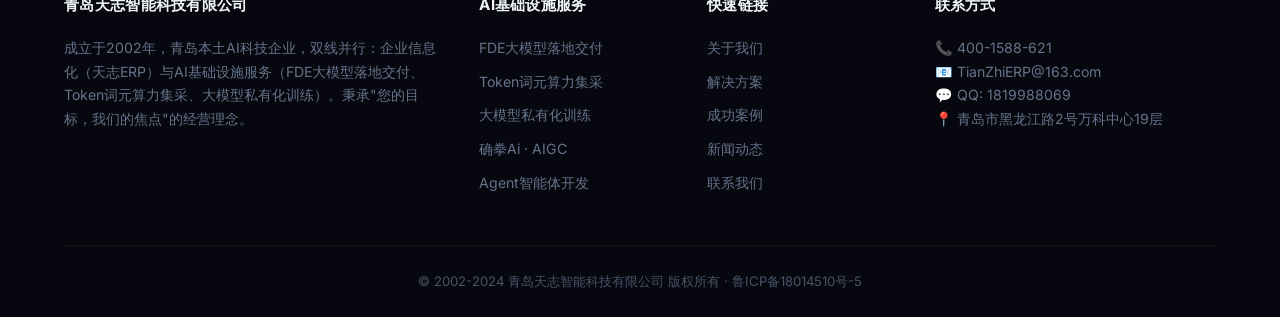
==== commit 0731b0b1: "首页: 四大->五大业务体系(新增APP与小程序开发卡); 客户板块去掉30+家数量" ====
--- a/index.html
+++ b/index.html
@@ -59,7 +59,7 @@
   <div class="container">
     <div class="text-center">
       <span class="section-label">自主知识产权产品</span>
-      <h2 class="section-title">四大核心<span class="gradient">业务体系</span></h2>
+      <h2 class="section-title">五大核心<span class="gradient">业务体系</span></h2>
       <p class="section-subtitle">自研垂直大模型 + AI基础设施服务双轮驱动，让AI真正落地产生价值</p>
     </div>
     <div class="cards">
@@ -84,8 +84,14 @@
       <div class="card">
         <div class="card-icon"><svg width="28" height="28" viewBox="0 0 24 24" fill="none" stroke="currentColor" stroke-width="2"><rect x="5" y="2" width="14" height="20" rx="2"/><line x1="12" y1="18" x2="12" y2="18.01"/></svg></div>
         <h3>天志ERP & 定制开发</h3>
-        <p>自研天志ERP系统以订单、物料为核心，覆盖采购、生产、库存、成本核算、客户管理全链条；另提供微信小程序、手机APP及企业管理软件定制开发。</p>
+        <p>自研天志ERP系统以订单、物料为核心，覆盖采购、生产、库存、成本核算、客户管理全链条，简单易用，千余家企业实际业务验证。</p>
         <a href="erp.html" class="link">了解详情 <span>→</span></a>
+      </div>
+      <div class="card">
+        <div class="card-icon"><svg width="28" height="28" viewBox="0 0 24 24" fill="none" stroke="currentColor" stroke-width="2"><rect x="5" y="2" width="14" height="20" rx="2"/><line x1="12" y1="18" x2="12" y2="18.01"/></svg></div>
+        <h3>APP 与小程序开发</h3>
+        <p>微信小程序、手机APP定制开发，根据企业实际业务流程量身定制。涵盖电商、预约、会员管理、数据展示等场景，一次开发多端适配。</p>
+        <a href="software.html" class="link">了解详情 <span>→</span></a>
       </div>
     </div>
   </div>
@@ -241,8 +247,8 @@
   <div class="container">
     <div class="text-center">
       <span class="section-label">典型客户</span>
-      <h2 class="section-title"><span class="gradient">30+家</span>企业信赖</h2>
-      <p class="section-subtitle">为众多大型企业、政府机构及中小企业提供专业信息化服务</p>
+      <h2 class="section-title">值得<span class="gradient">信赖</span></h2>
+      <p class="section-subtitle">众多大型企业、政府机构及中小企业的共同选择</p>
     </div>
     <div style="display:flex;flex-wrap:wrap;justify-content:center;gap:10px;margin-top:16px;">
       <span style="background:rgba(245,158,11,0.12);color:#fde68a;padding:8px 18px;border-radius:8px;font-size:0.85rem;font-weight:500;">LG集团</span>
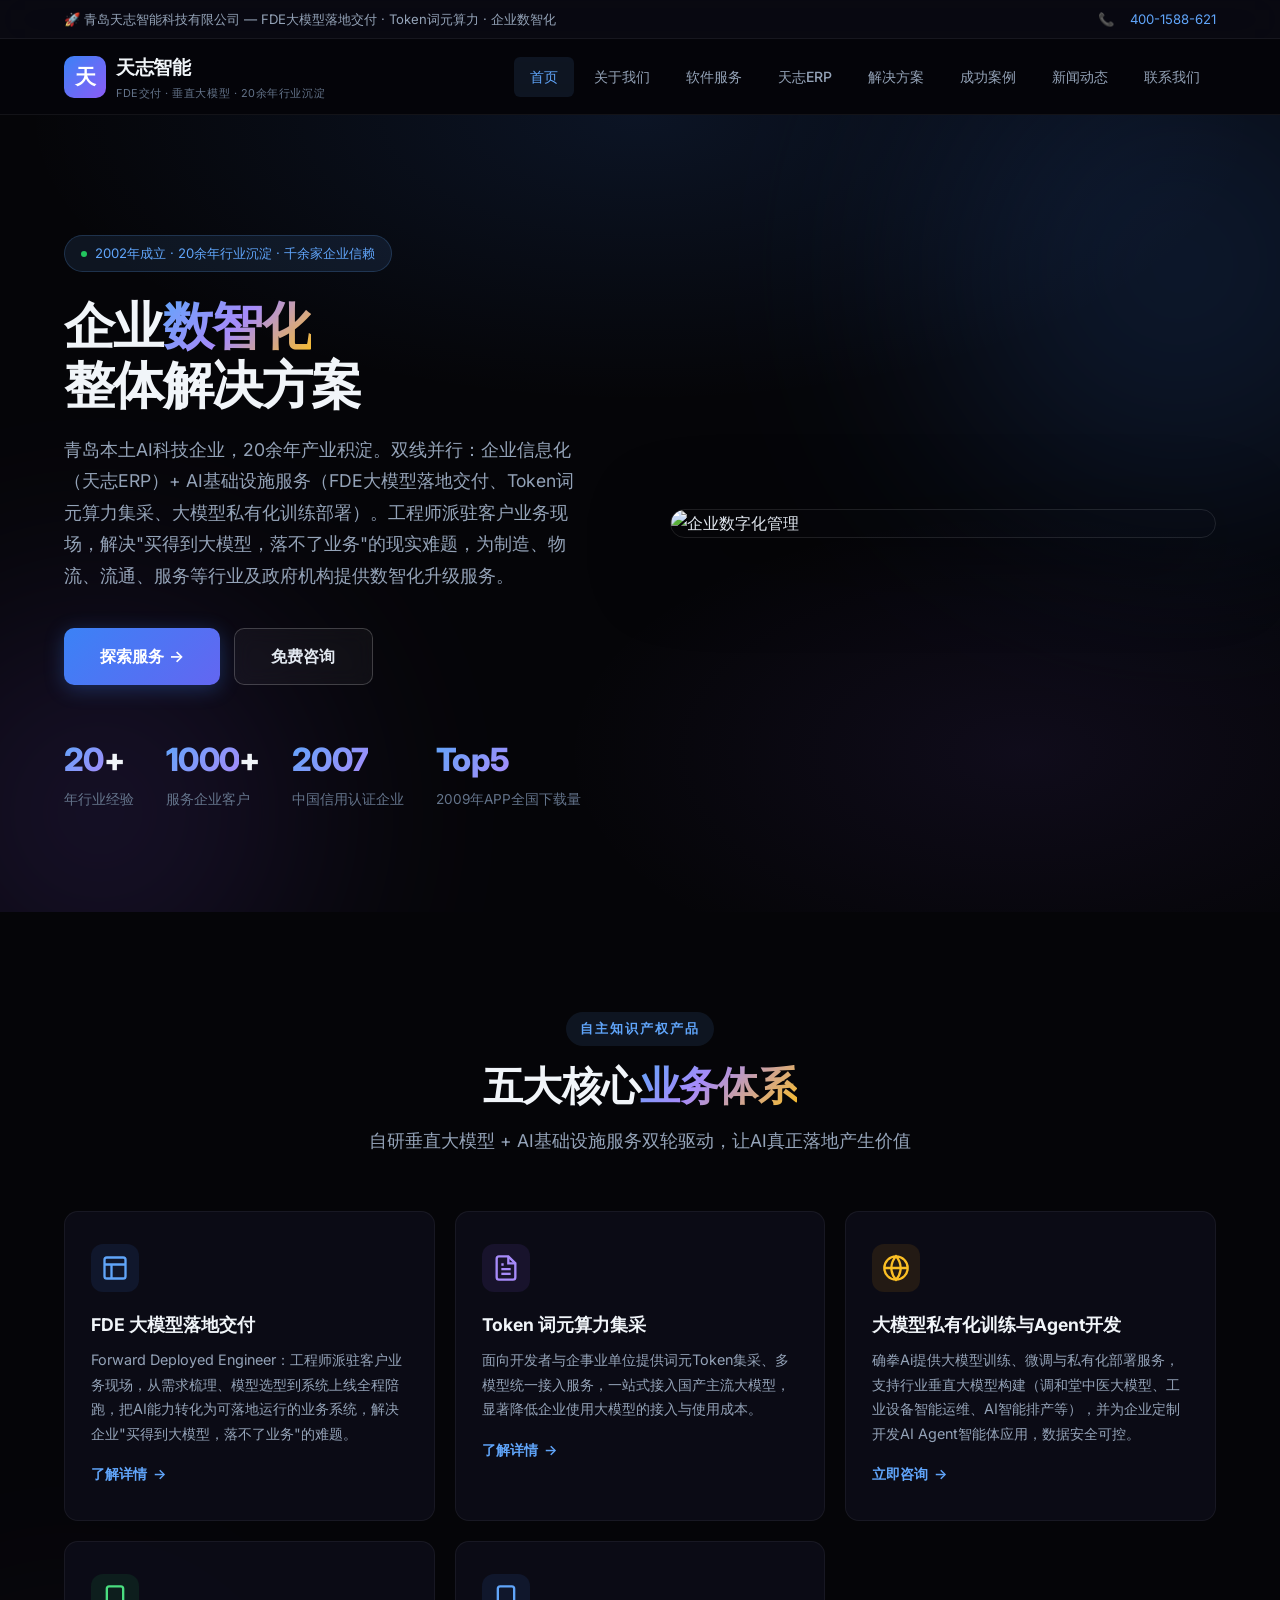
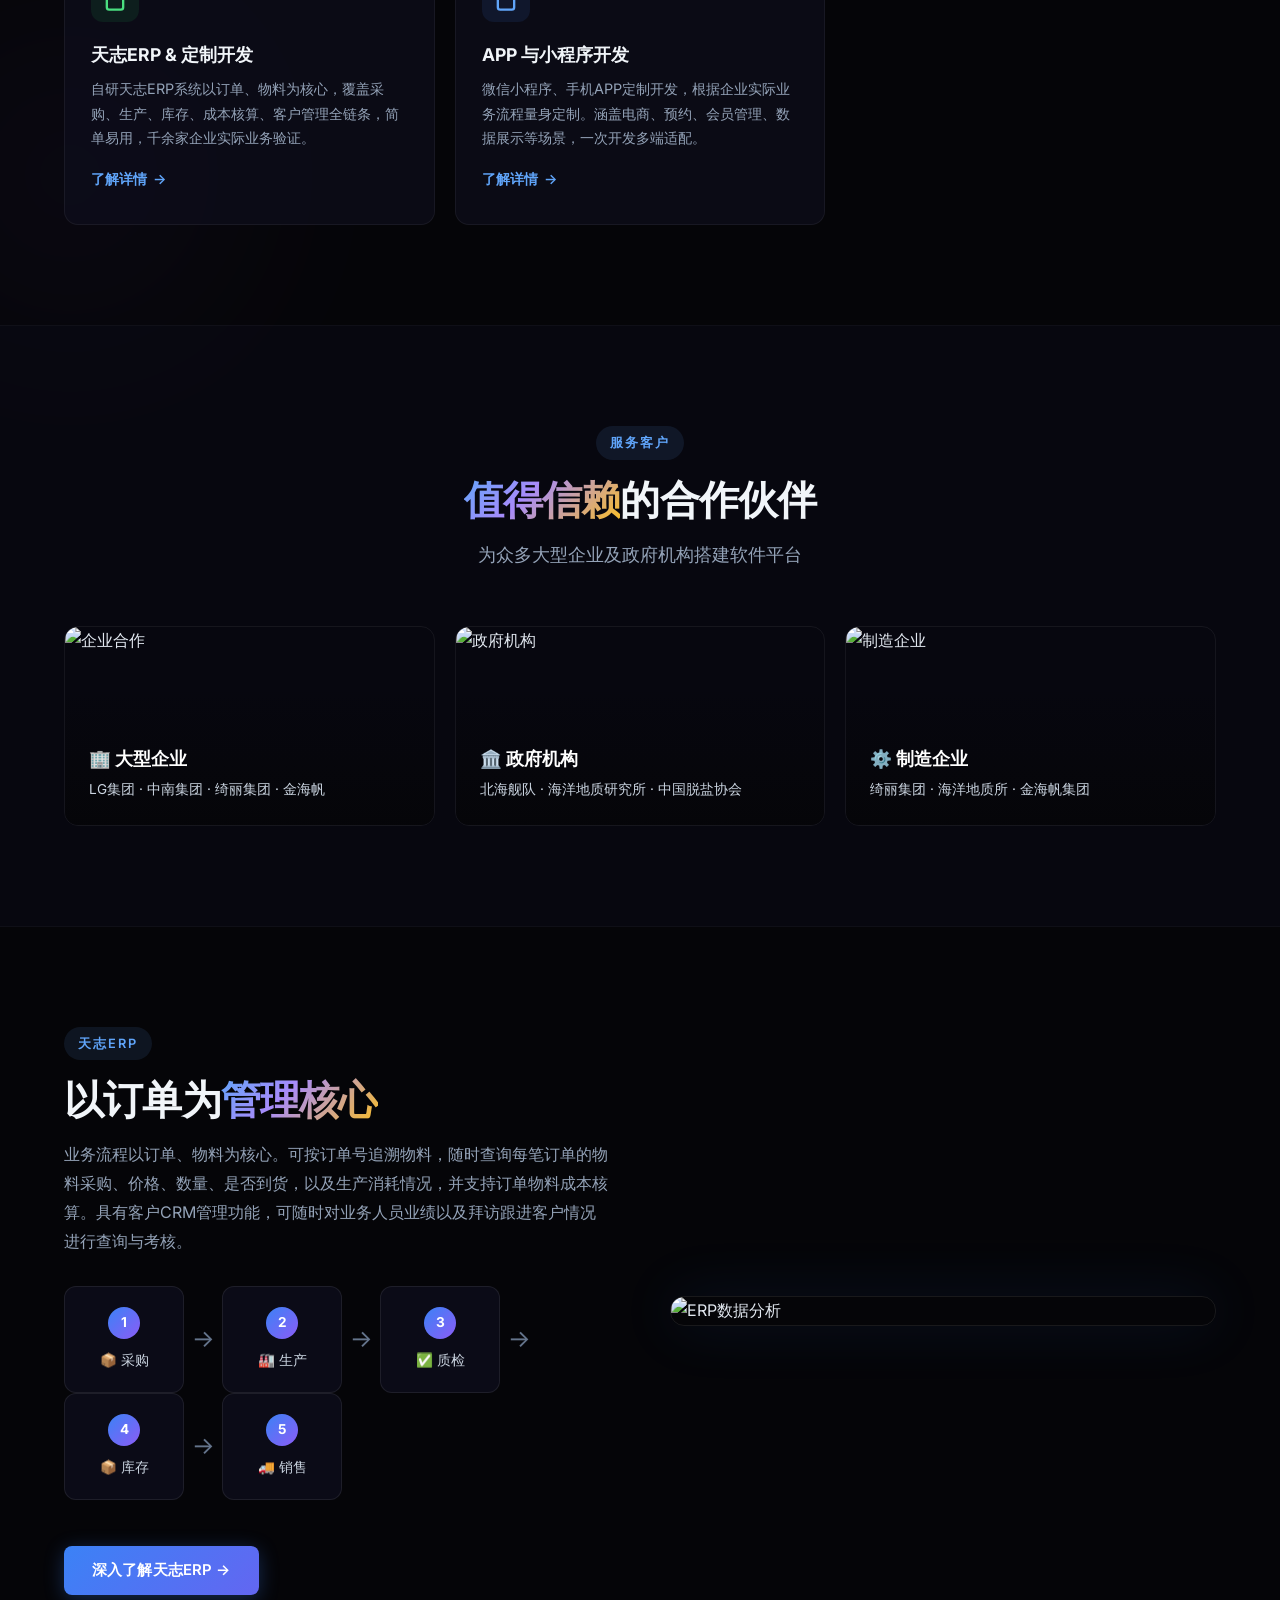
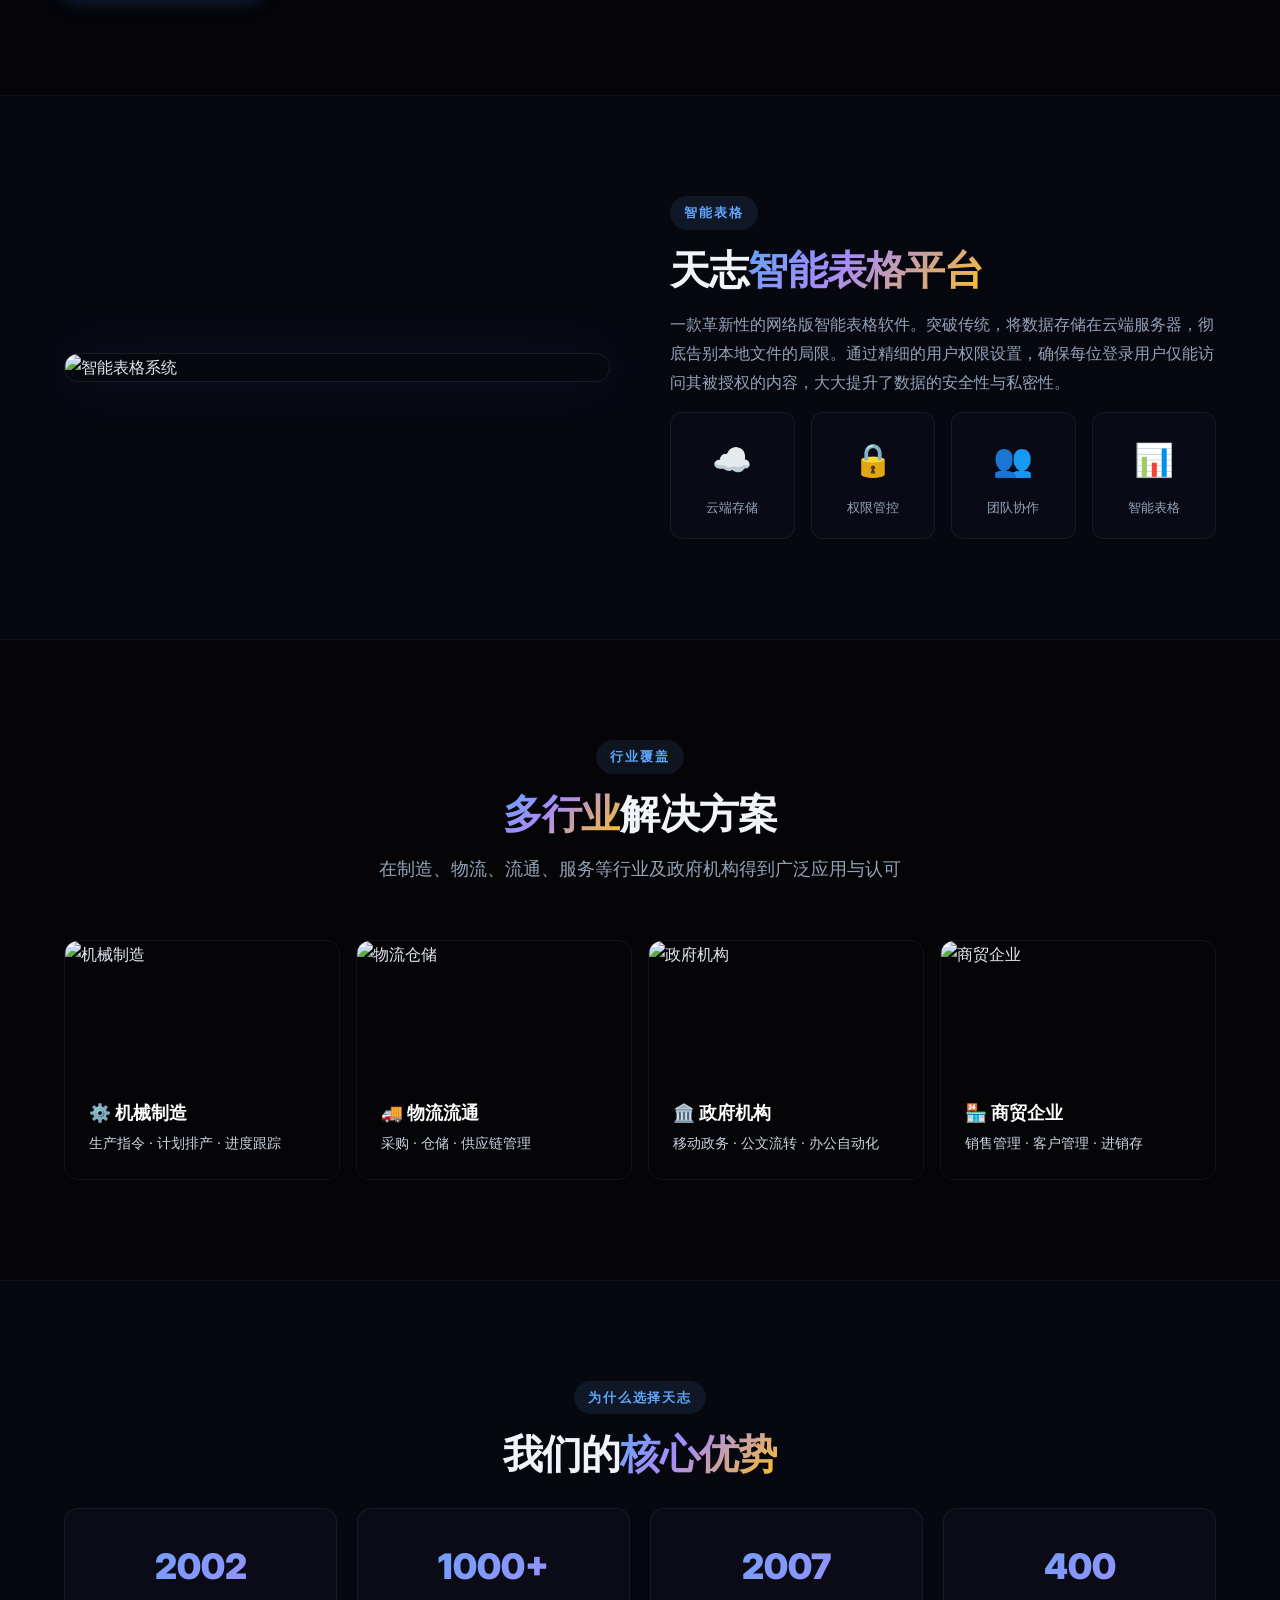
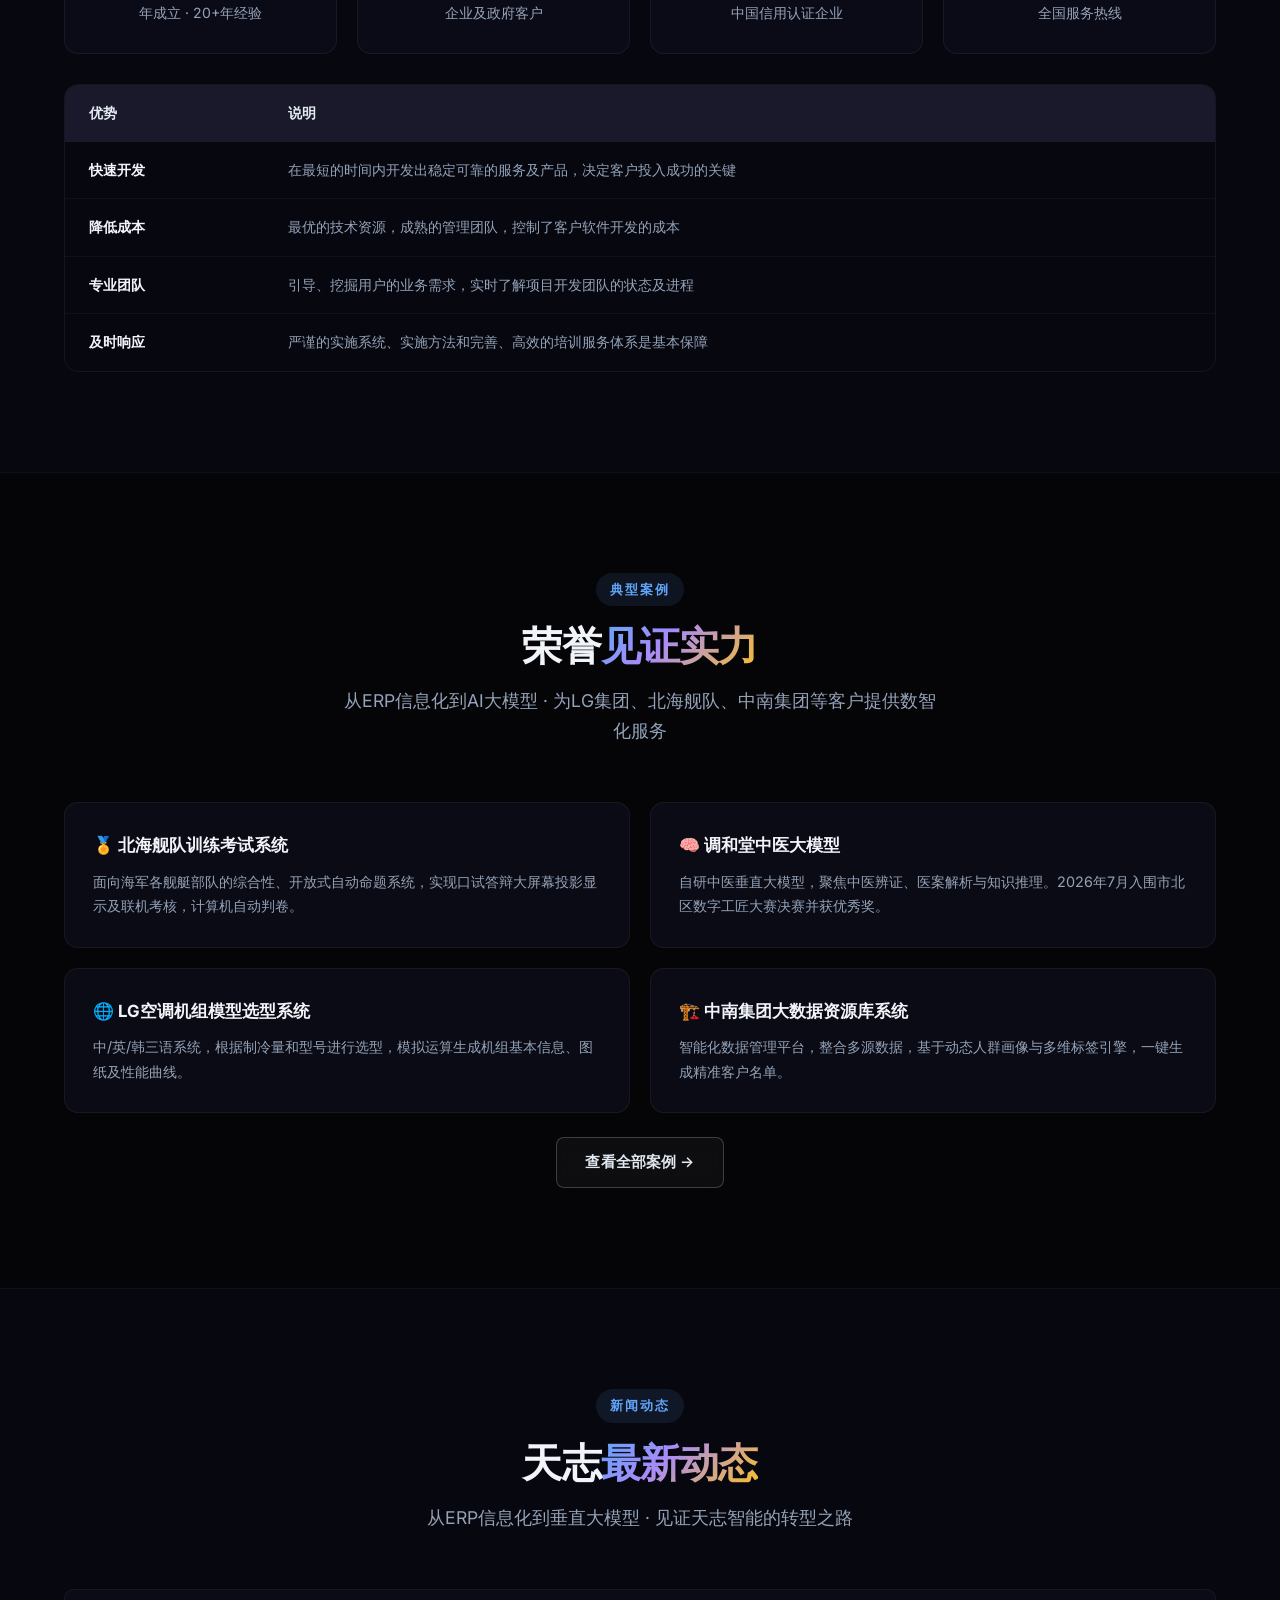
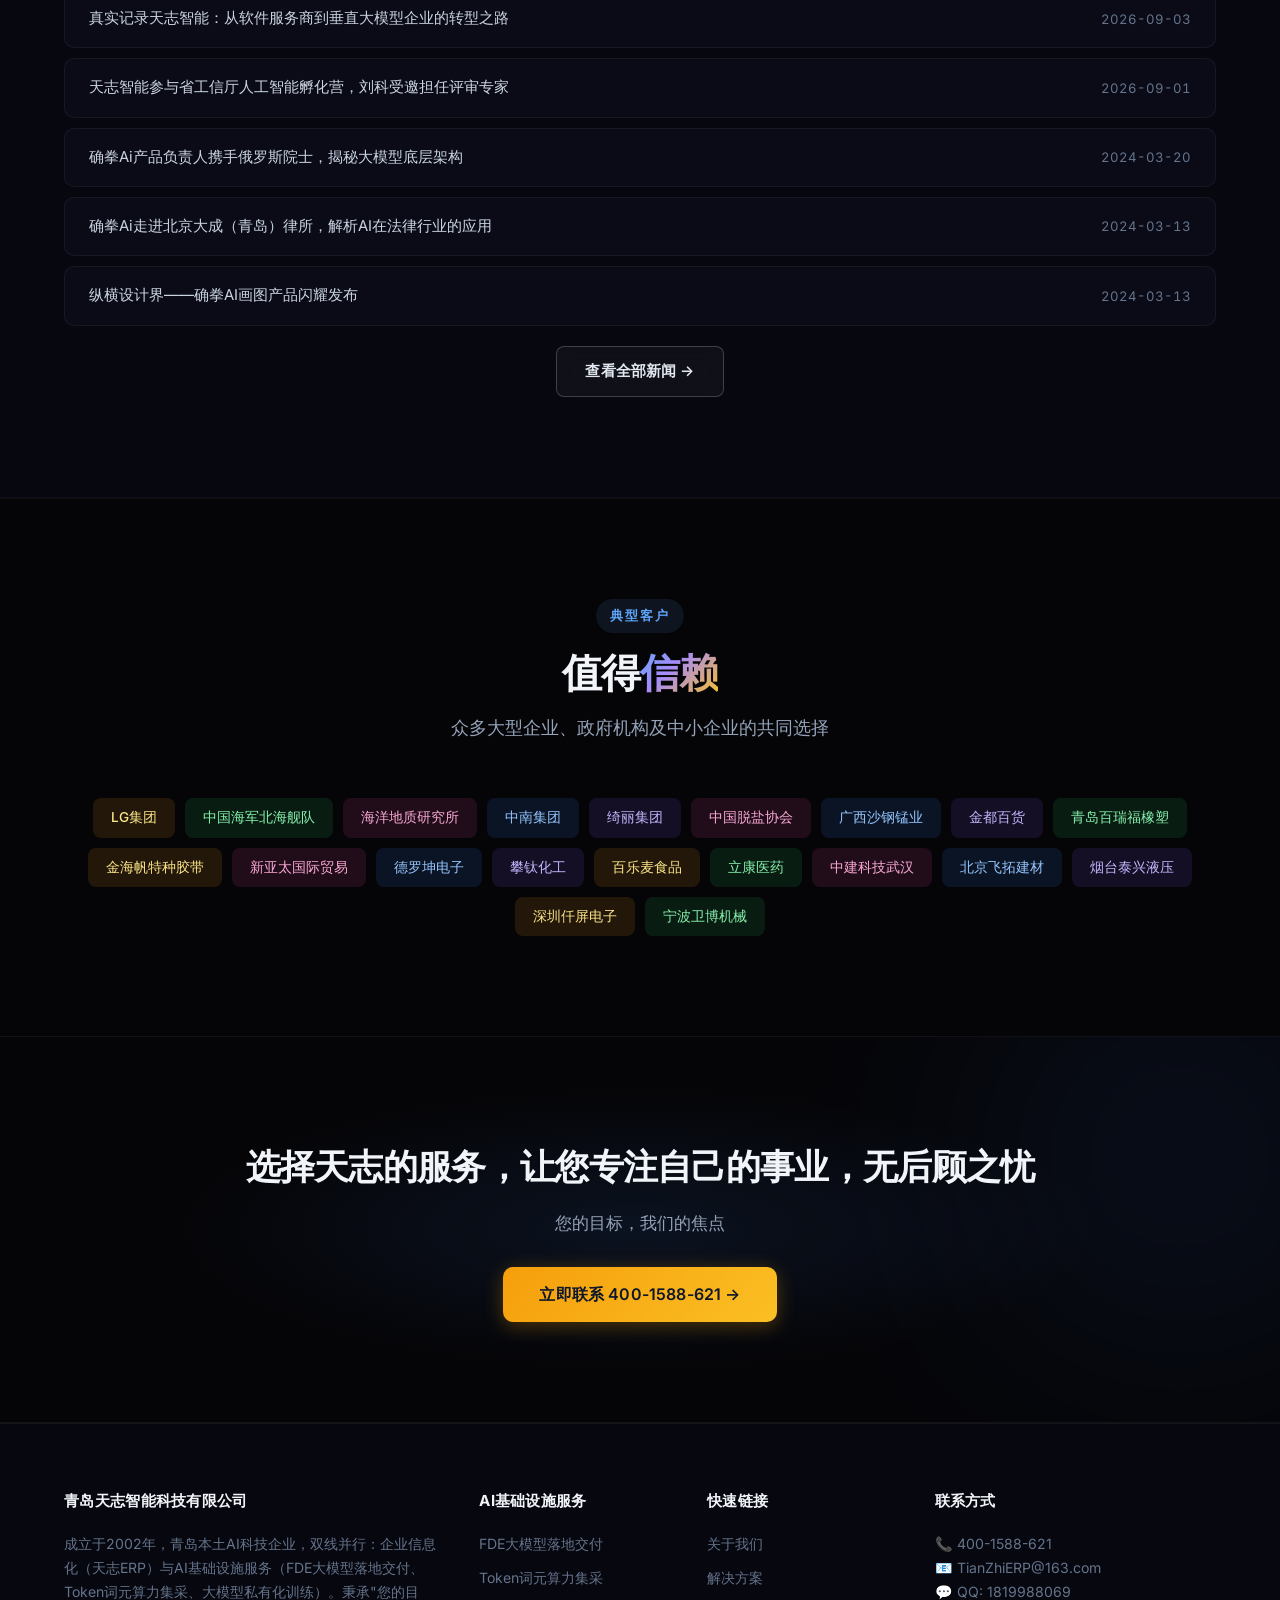
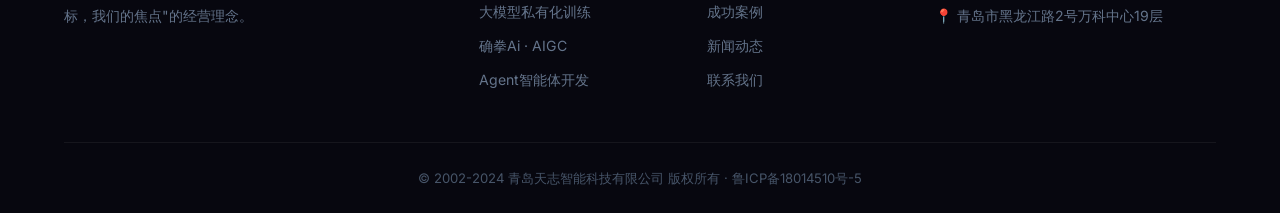
==== commit 2a5bb467: "版式: 五张业务卡改3+2布局,修复第5张孤行" ====
--- a/index.html
+++ b/index.html
@@ -7,6 +7,11 @@
 <title>青岛天志智能 — FDE大模型落地交付 | Token算力 | ERP系统 | 软件定制</title>
 <link href="https://fonts.googleapis.com/css2?family=Inter:wght@400;500;600;700;800;900&display=swap" rel="stylesheet">
 <link rel="stylesheet" href="css/style.css">
+<style>
+.cards-5{grid-template-columns:repeat(3,1fr);}
+@media (max-width:1024px){.cards-5{grid-template-columns:repeat(2,1fr);}}
+@media (max-width:768px){.cards-5{grid-template-columns:1fr;}}
+</style>
 </head>
 <body>
 
@@ -62,7 +67,7 @@
       <h2 class="section-title">五大核心<span class="gradient">业务体系</span></h2>
       <p class="section-subtitle">自研垂直大模型 + AI基础设施服务双轮驱动，让AI真正落地产生价值</p>
     </div>
-    <div class="cards">
+    <div class="cards cards-5">
       <div class="card">
         <div class="card-icon"><svg width="28" height="28" viewBox="0 0 24 24" fill="none" stroke="currentColor" stroke-width="2"><rect x="3" y="3" width="18" height="18" rx="2"/><line x1="3" y1="9" x2="21" y2="9"/><line x1="9" y1="21" x2="9" y2="9"/></svg></div>
         <h3>FDE 大模型落地交付</h3>
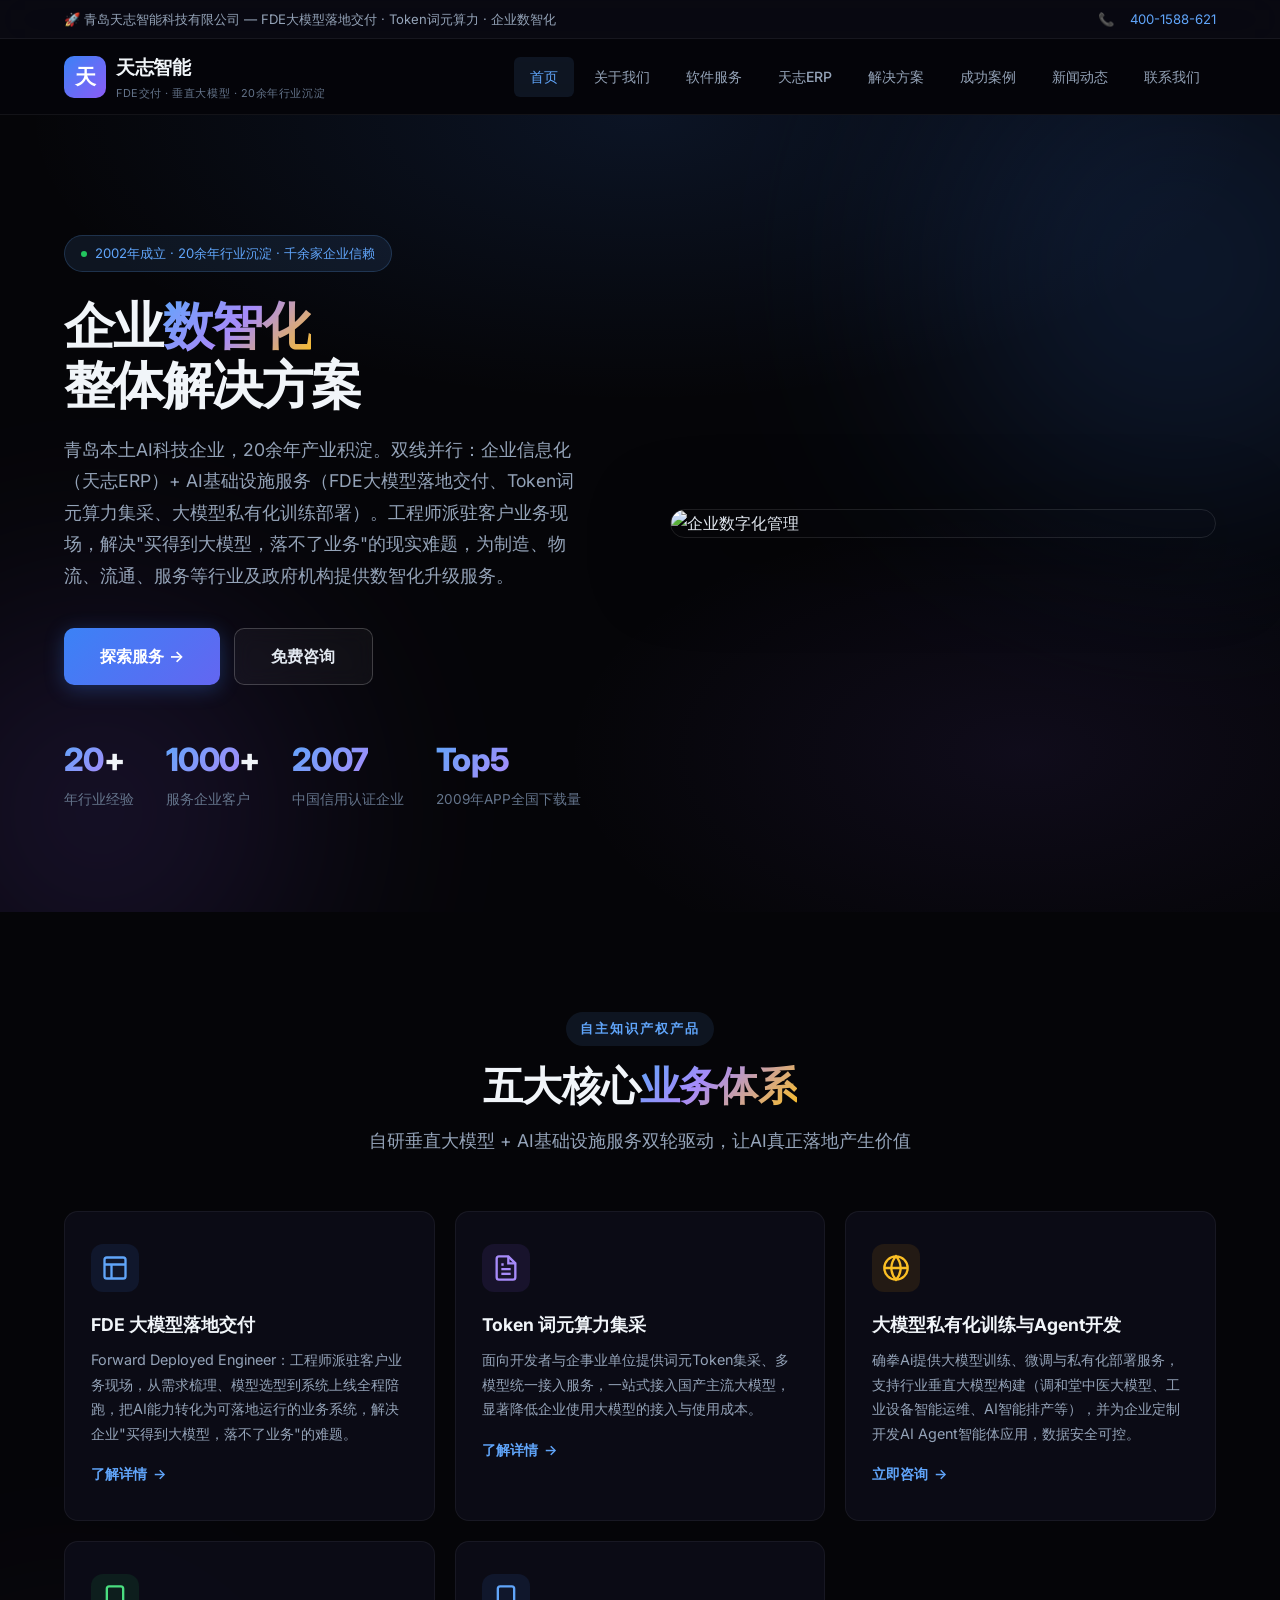
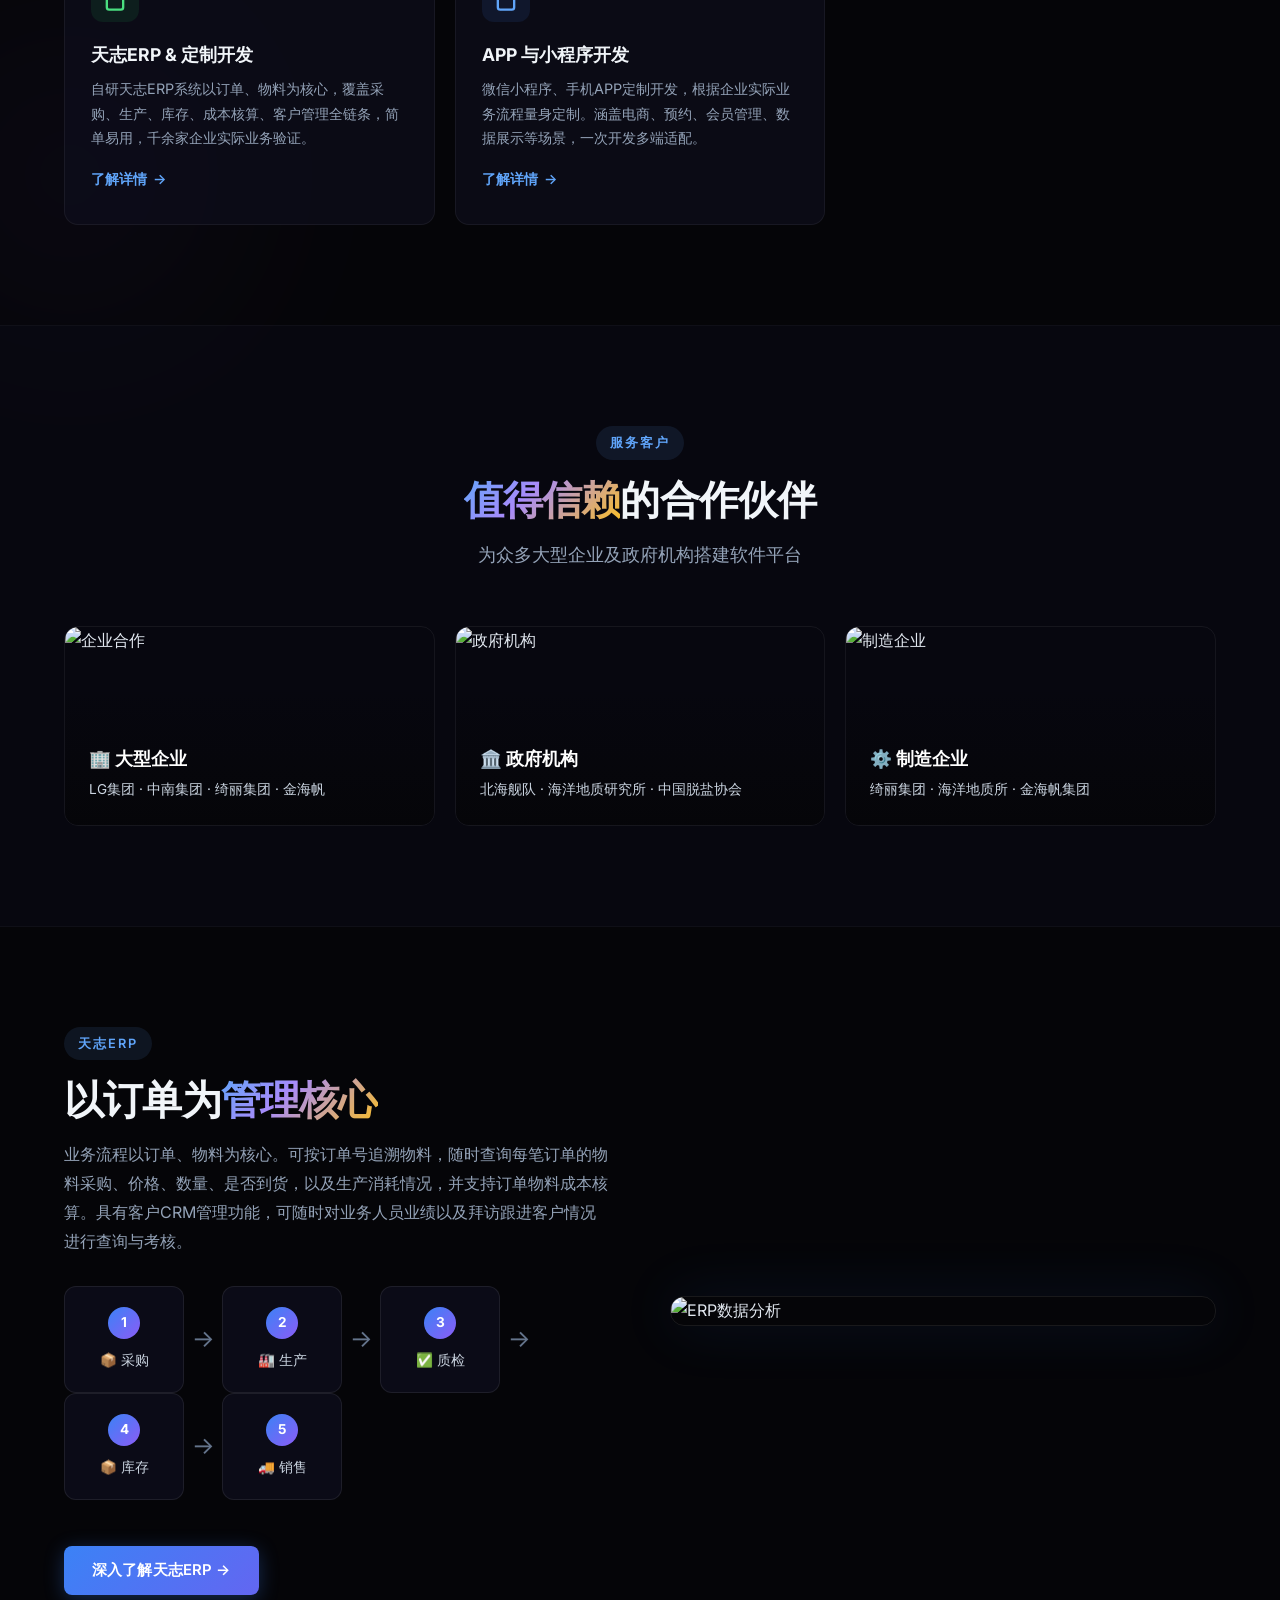
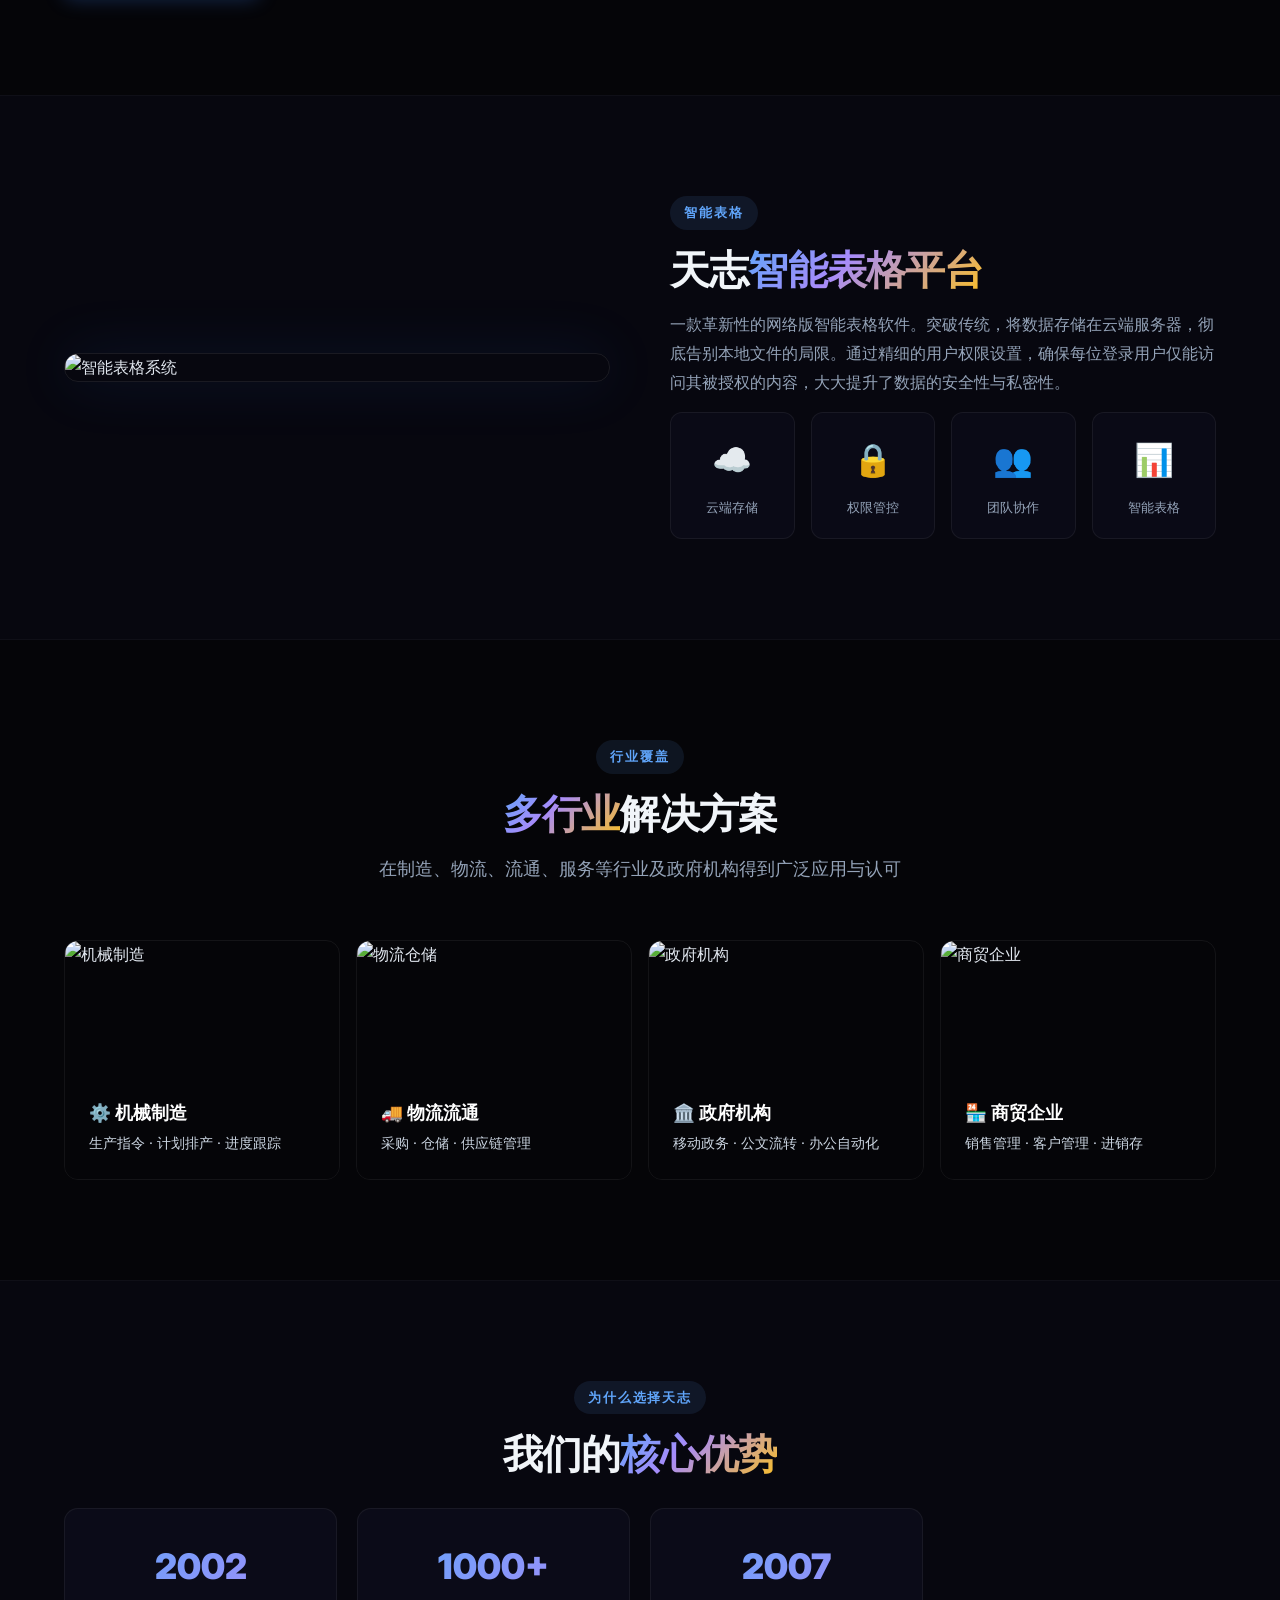
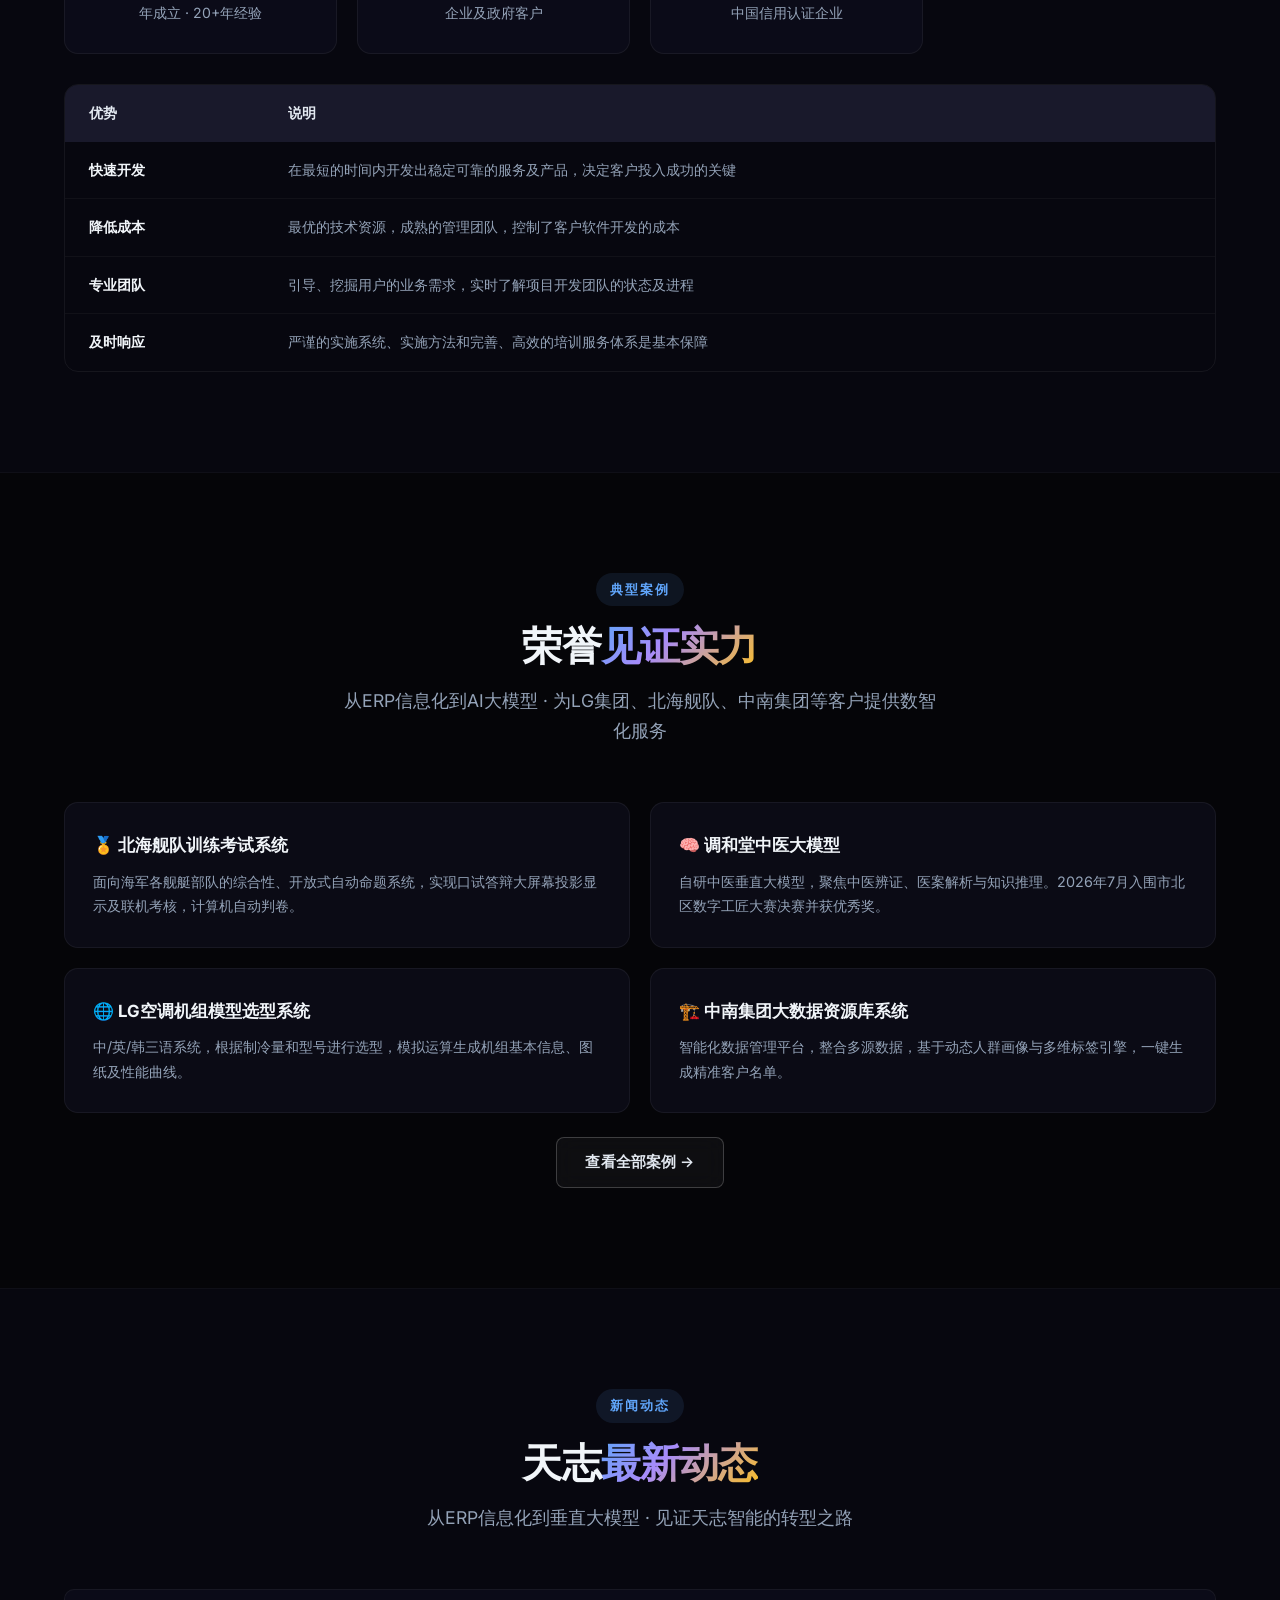
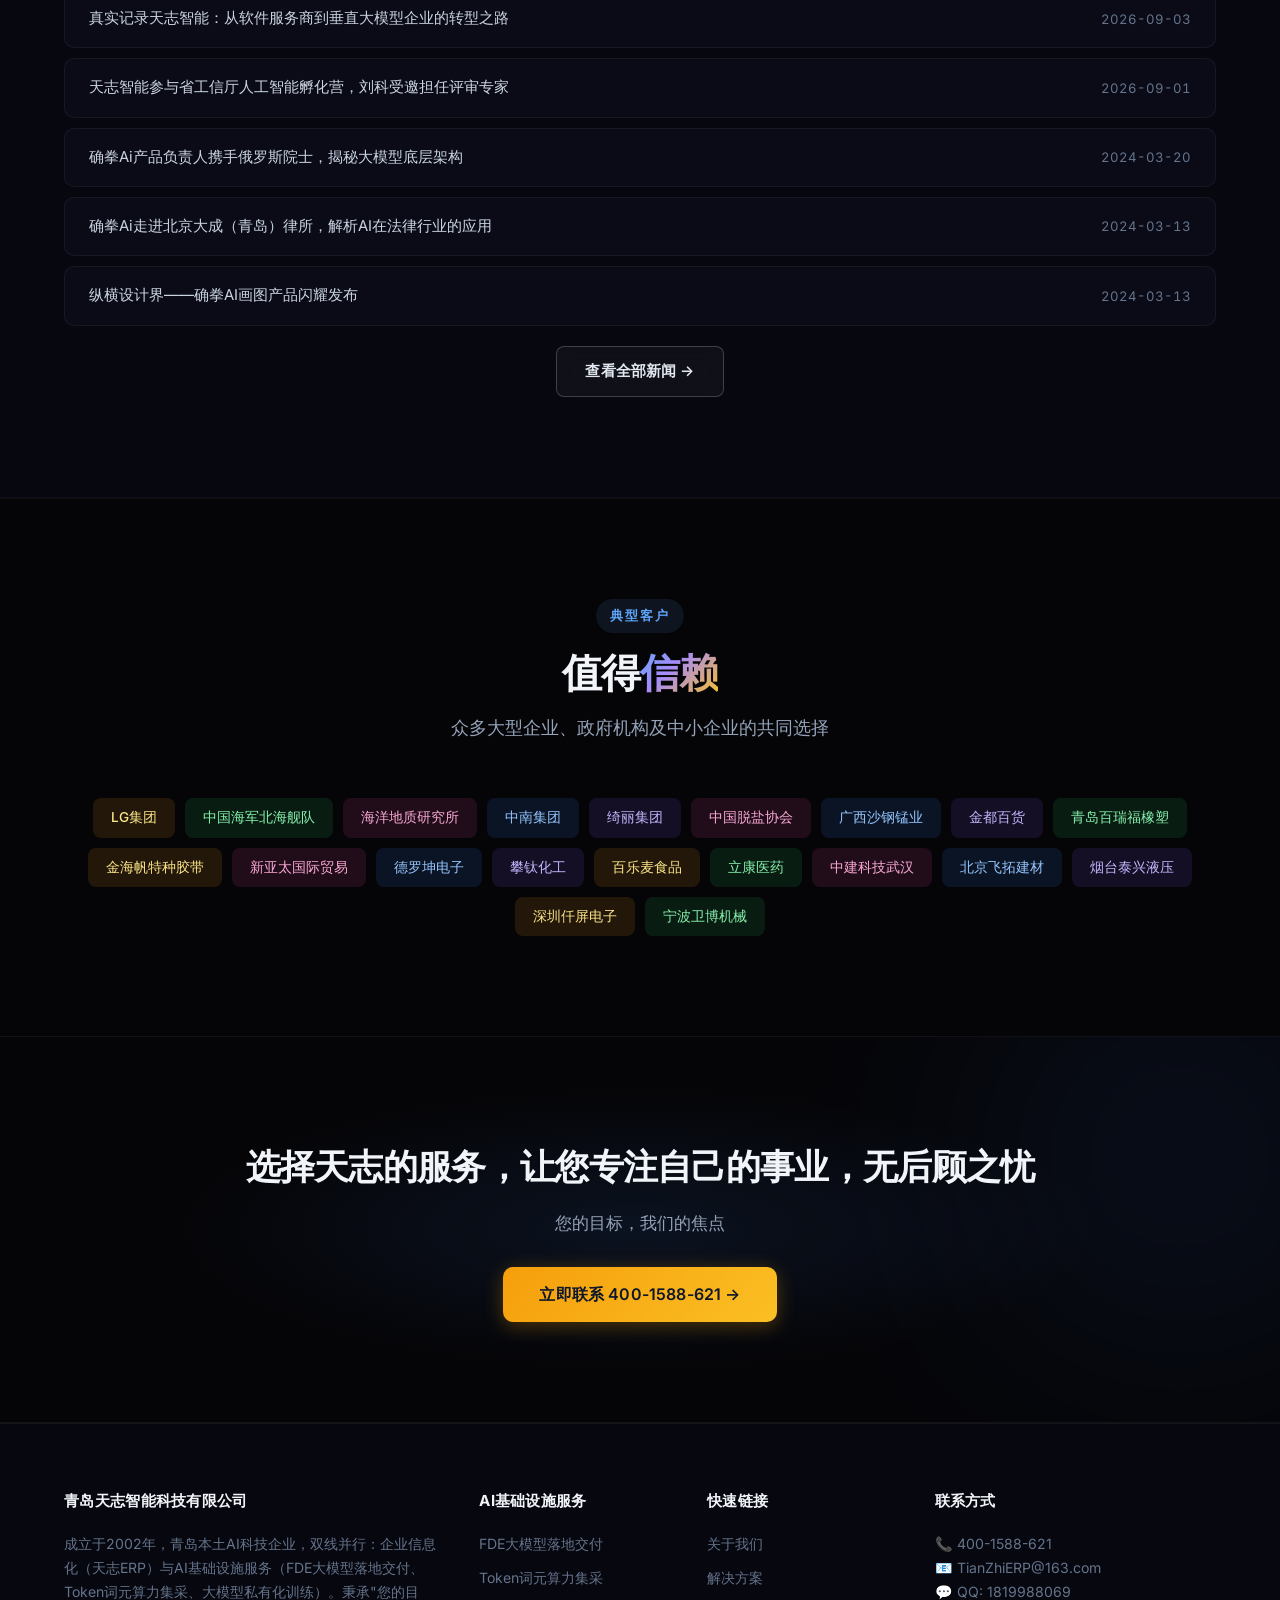
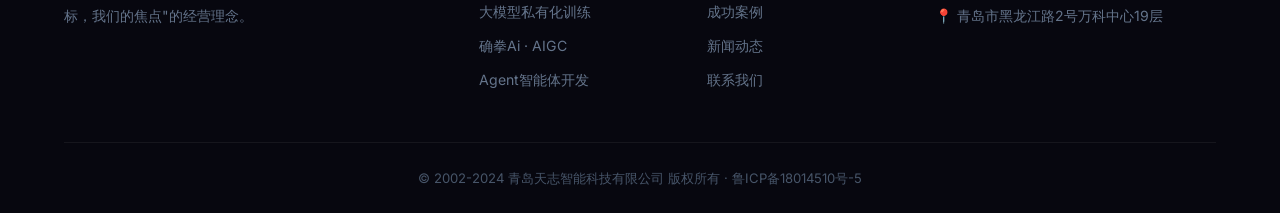
==== commit 5fb8100e: "优势板块: 去掉400全国服务热线统计项" ====
--- a/index.html
+++ b/index.html
@@ -192,7 +192,6 @@
       <div class="stat-banner-item"><div class="num">2002</div><div class="lbl">年成立 · 20+年经验</div></div>
       <div class="stat-banner-item"><div class="num">1000+</div><div class="lbl">企业及政府客户</div></div>
       <div class="stat-banner-item"><div class="num">2007</div><div class="lbl">中国信用认证企业</div></div>
-      <div class="stat-banner-item"><div class="num">400</div><div class="lbl">全国服务热线</div></div>
     </div>
     <table class="adv-table" style="margin-top:24px;">
       <thead><tr><th>优势</th><th>说明</th></tr></thead>
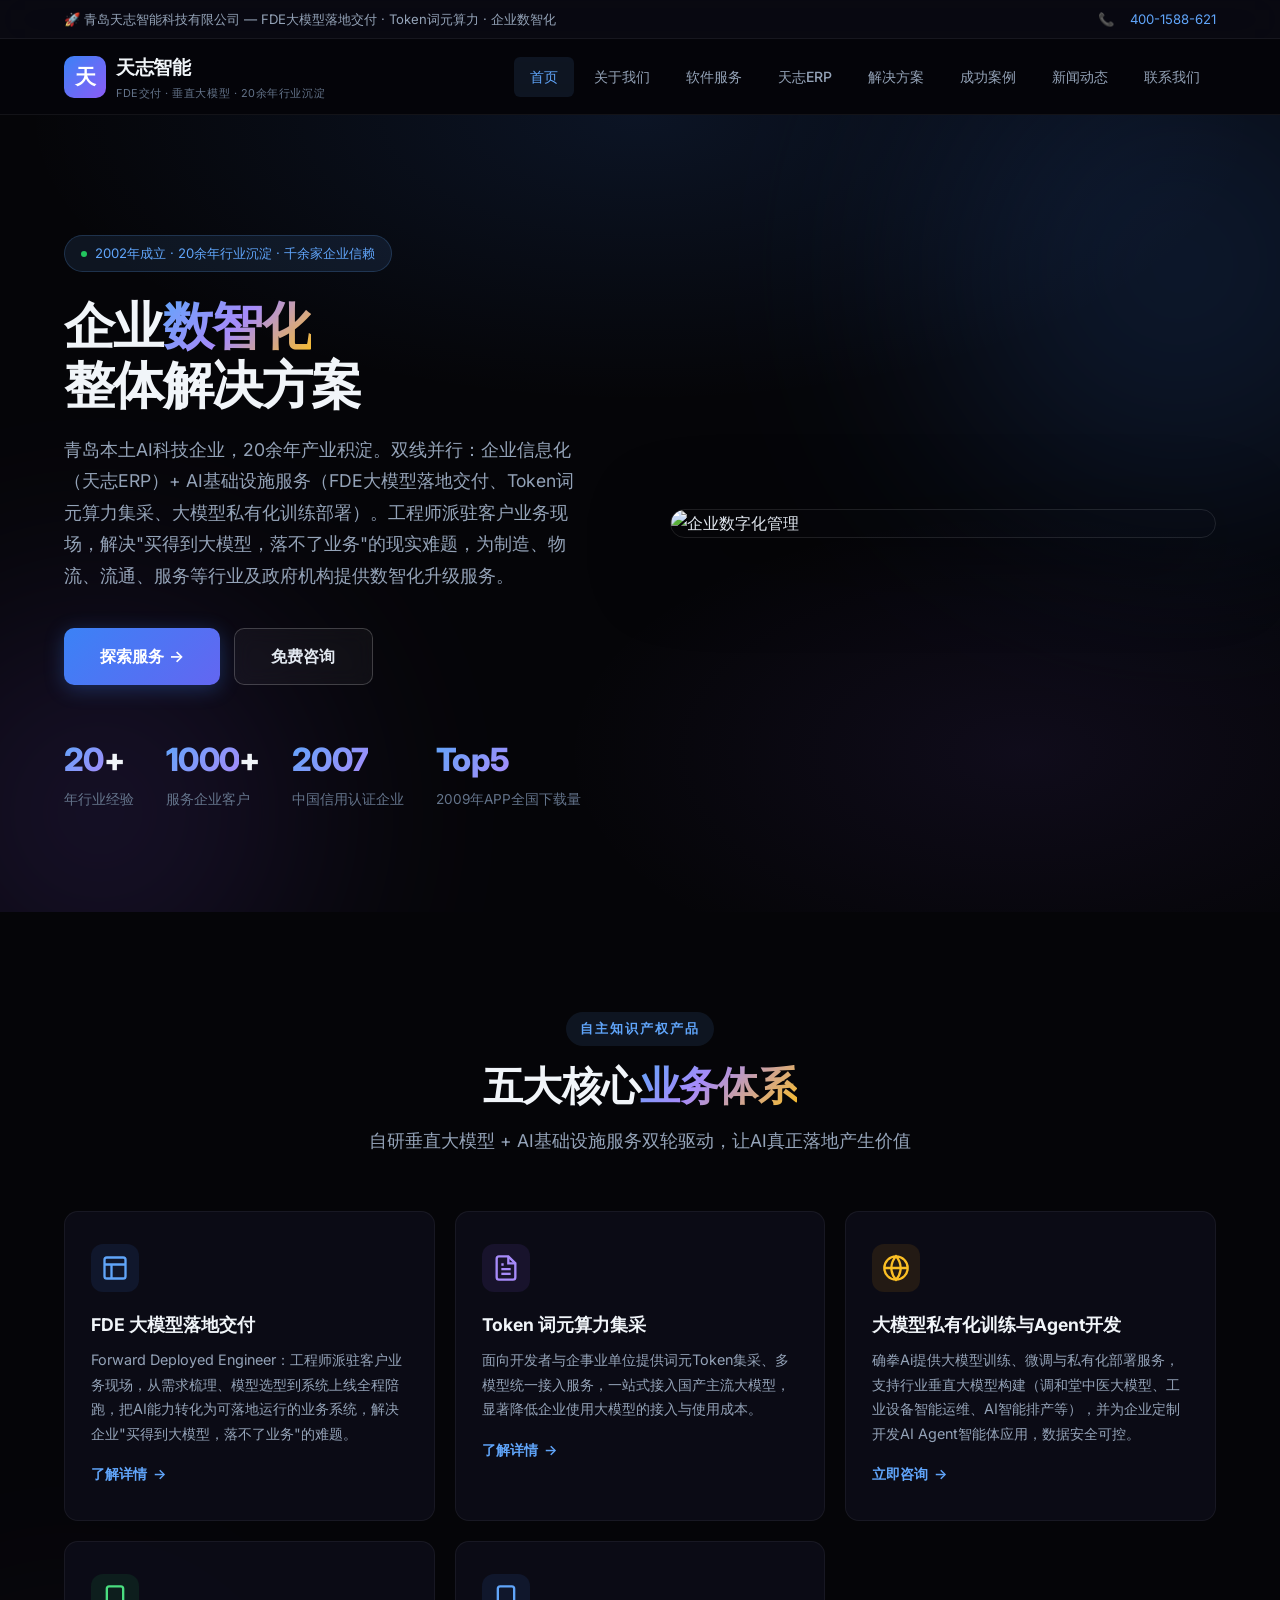
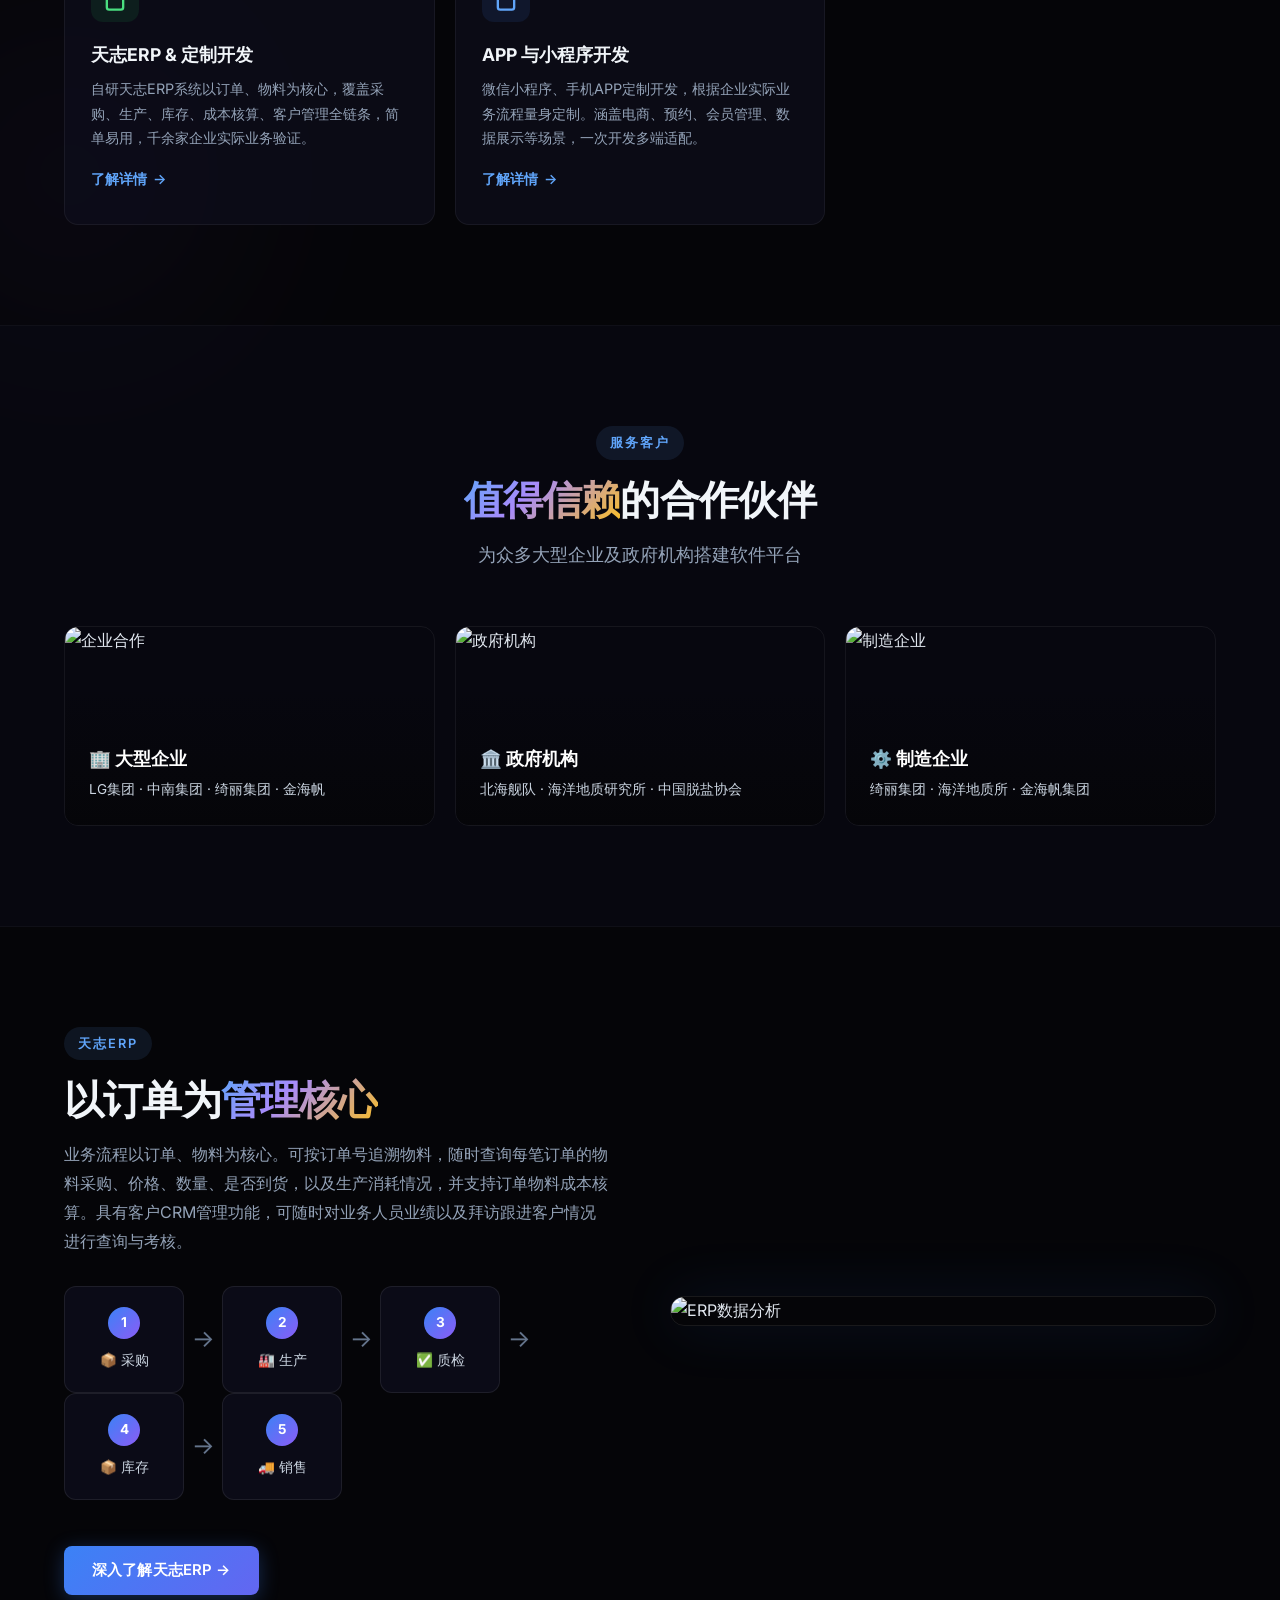
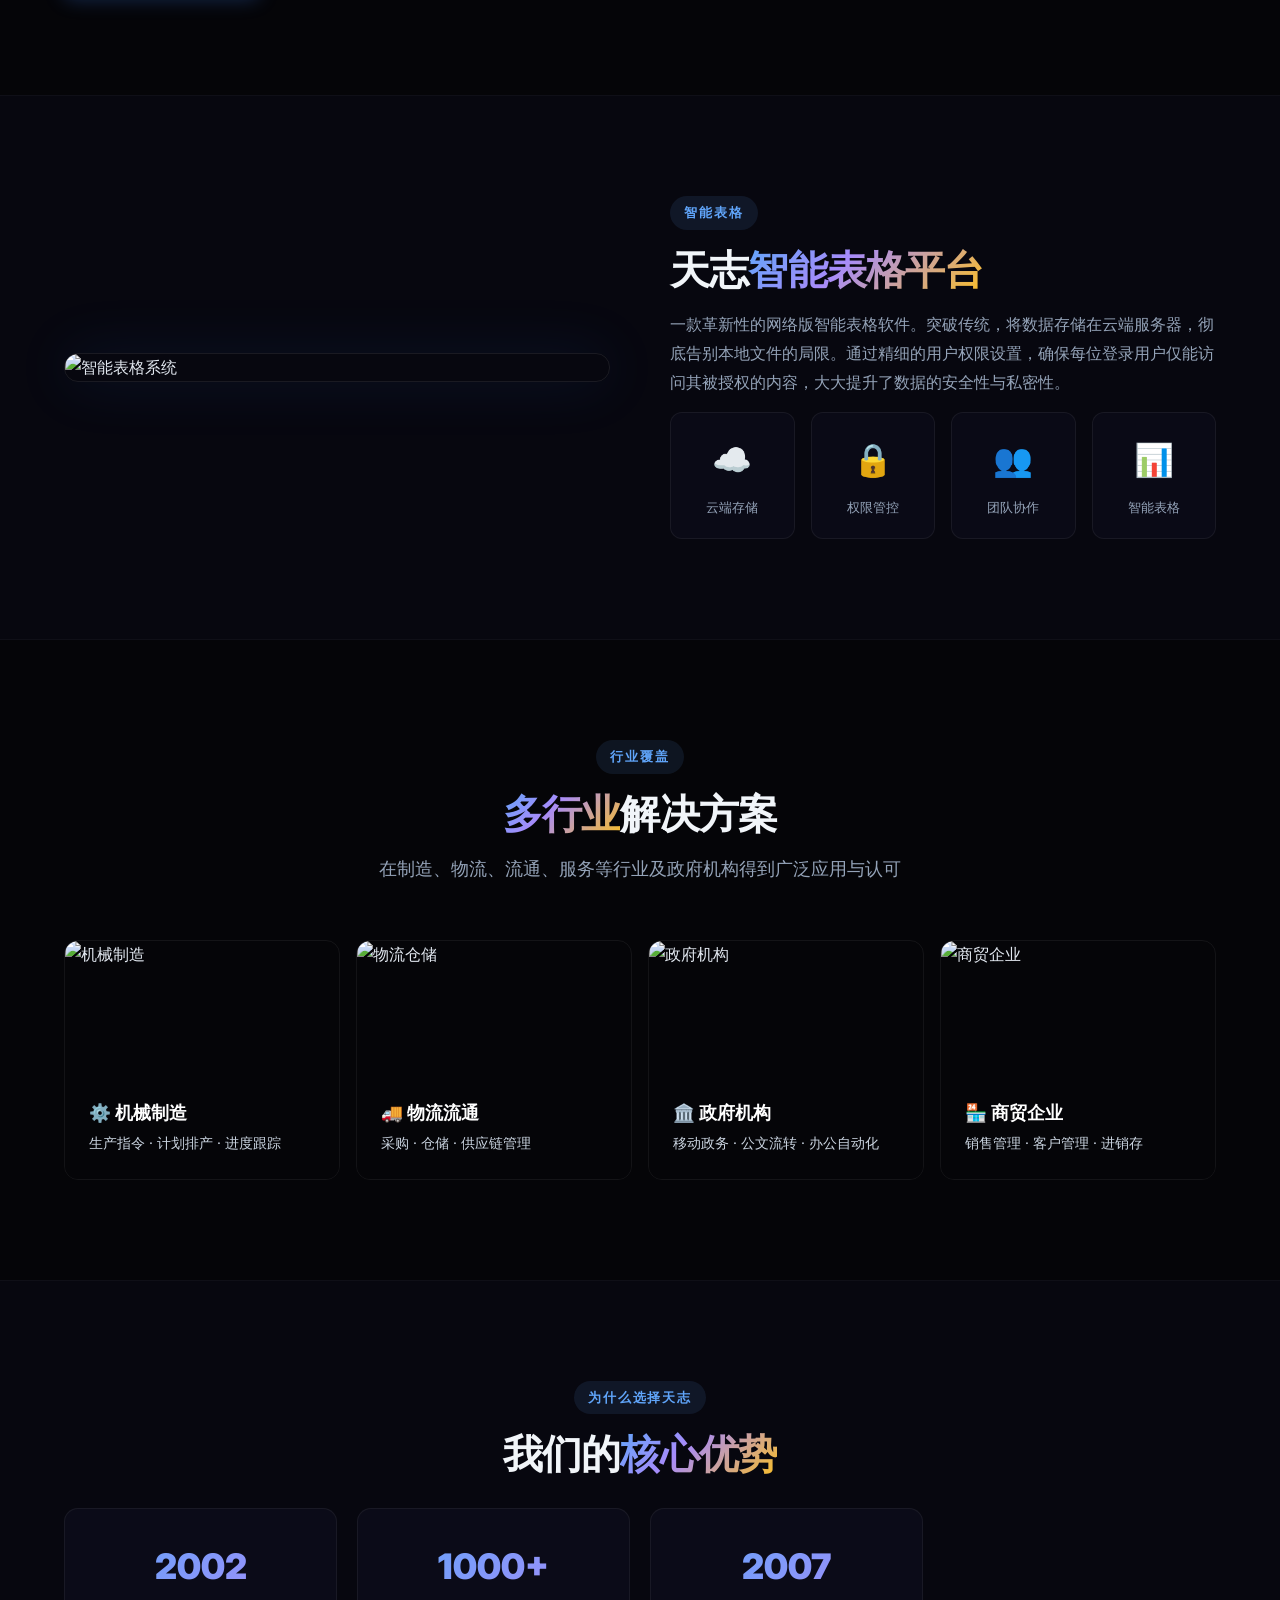
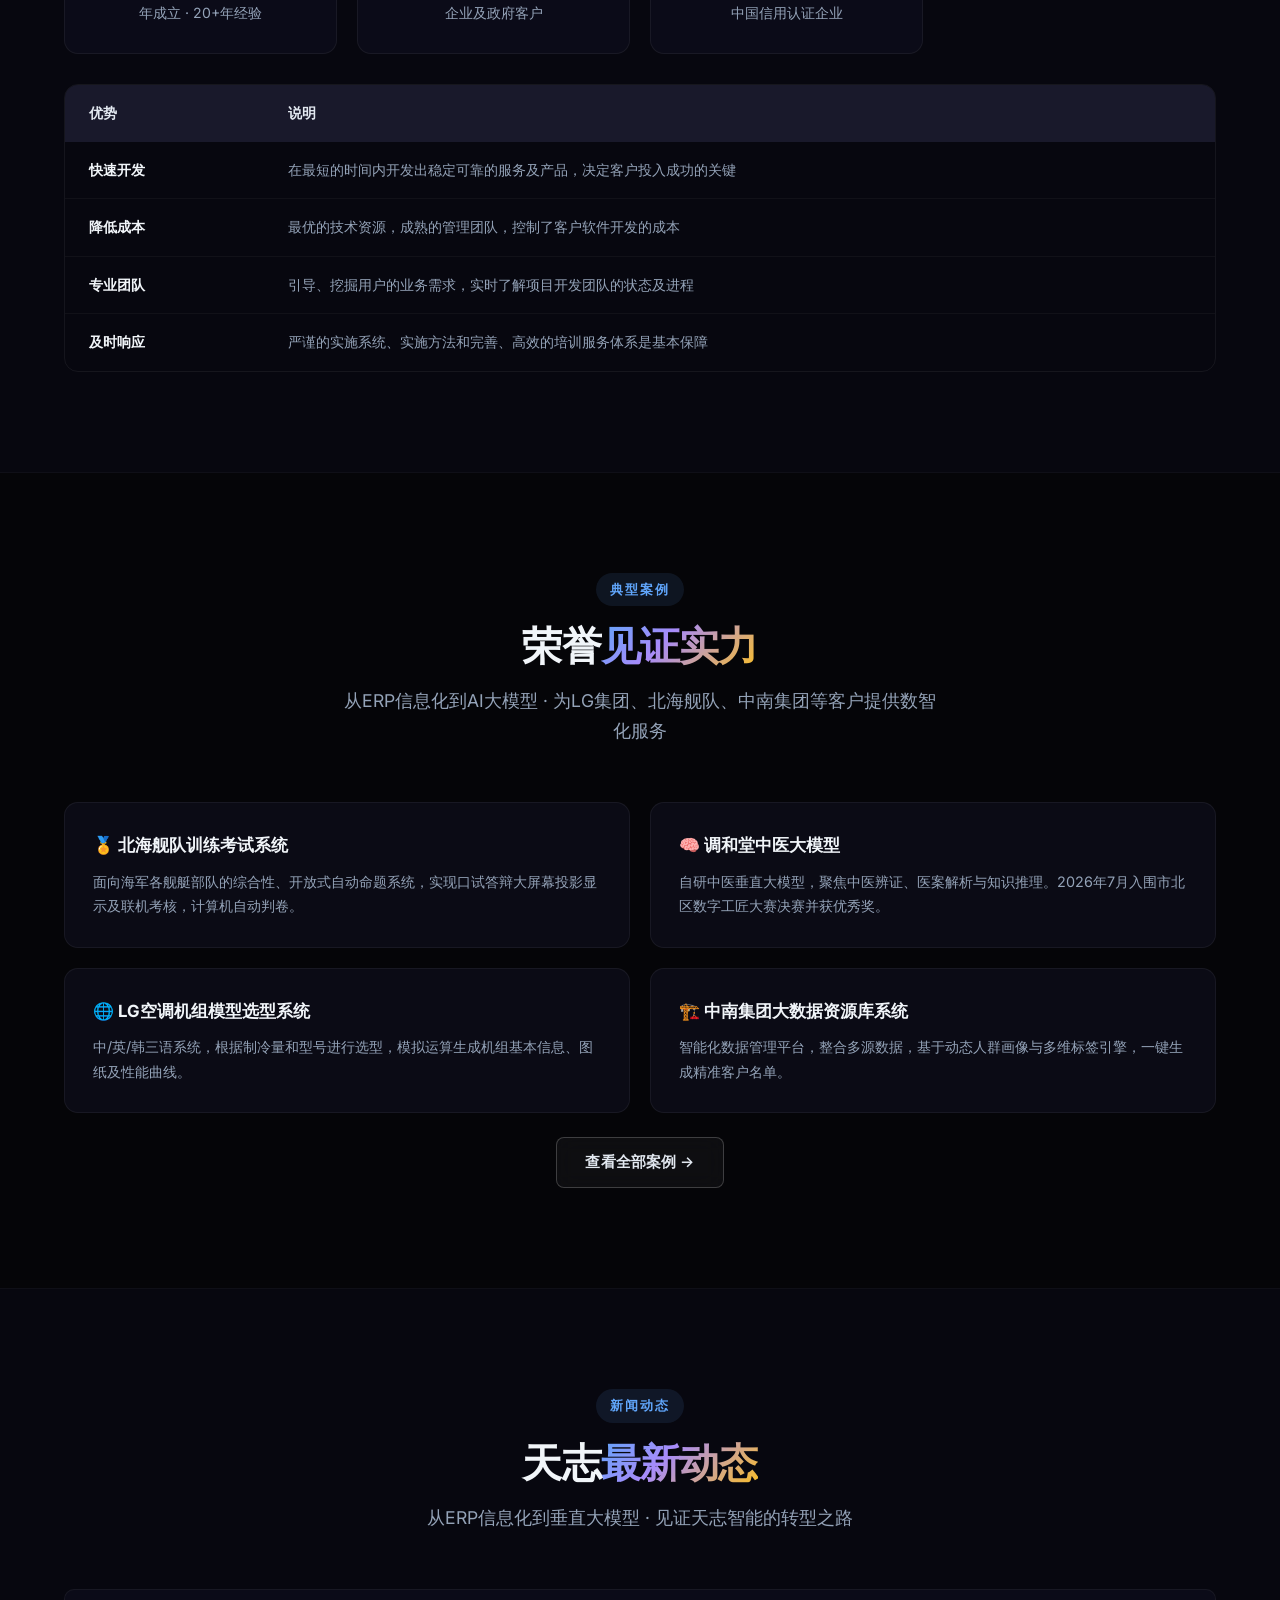
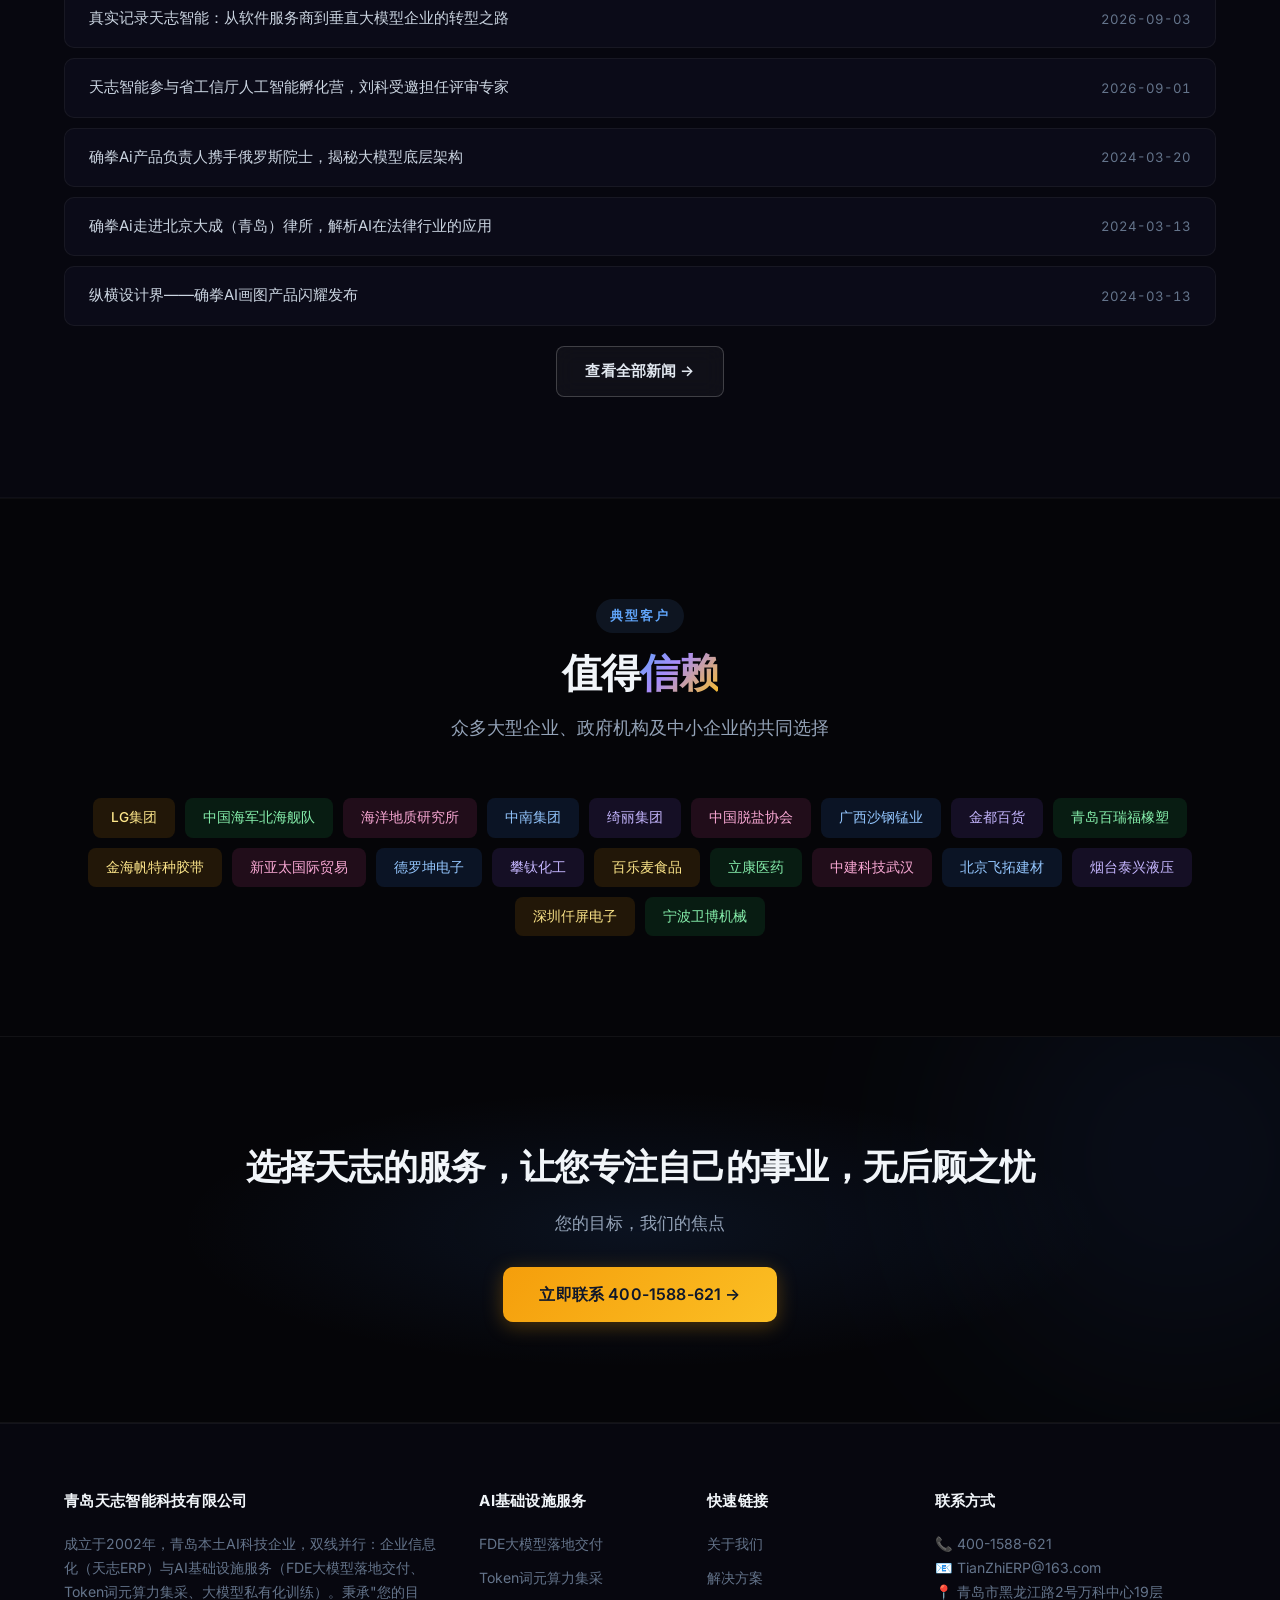
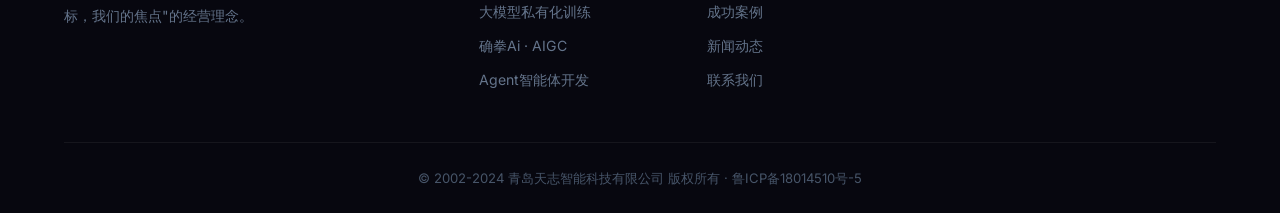
==== commit 335c69f2: "全站去除QQ客服: 联系方式只留电话+邮箱,引导电话咨询" ====
--- a/index.html
+++ b/index.html
@@ -295,7 +295,7 @@
       <div><h4>青岛天志智能科技有限公司</h4><p>成立于2002年，青岛本土AI科技企业，双线并行：企业信息化（天志ERP）与AI基础设施服务（FDE大模型落地交付、Token词元算力集采、大模型私有化训练）。秉承"您的目标，我们的焦点"的经营理念。</p></div>
       <div><h4>AI基础设施服务</h4><a href="contact.html">FDE大模型落地交付</a><a href="contact.html">Token词元算力集采</a><a href="contact.html">大模型私有化训练</a><a href="software.html">确拳Ai · AIGC</a><a href="software.html">Agent智能体开发</a></div>
       <div><h4>快速链接</h4><a href="about.html">关于我们</a><a href="solutions.html">解决方案</a><a href="cases.html">成功案例</a><a href="news.html">新闻动态</a><a href="contact.html">联系我们</a></div>
-      <div><h4>联系方式</h4><p>📞 400-1588-621</p><p>📧 TianZhiERP@163.com</p><p>💬 QQ: 1819988069</p><p>📍 青岛市黑龙江路2号万科中心19层</p></div>
+      <div><h4>联系方式</h4><p>📞 400-1588-621</p><p>📧 TianZhiERP@163.com</p><p>📍 青岛市黑龙江路2号万科中心19层</p></div>
     </div>
     <div class="footer-bottom">© 2002-2024 青岛天志智能科技有限公司 版权所有 · 鲁ICP备18014510号-5</div>
   </div>
